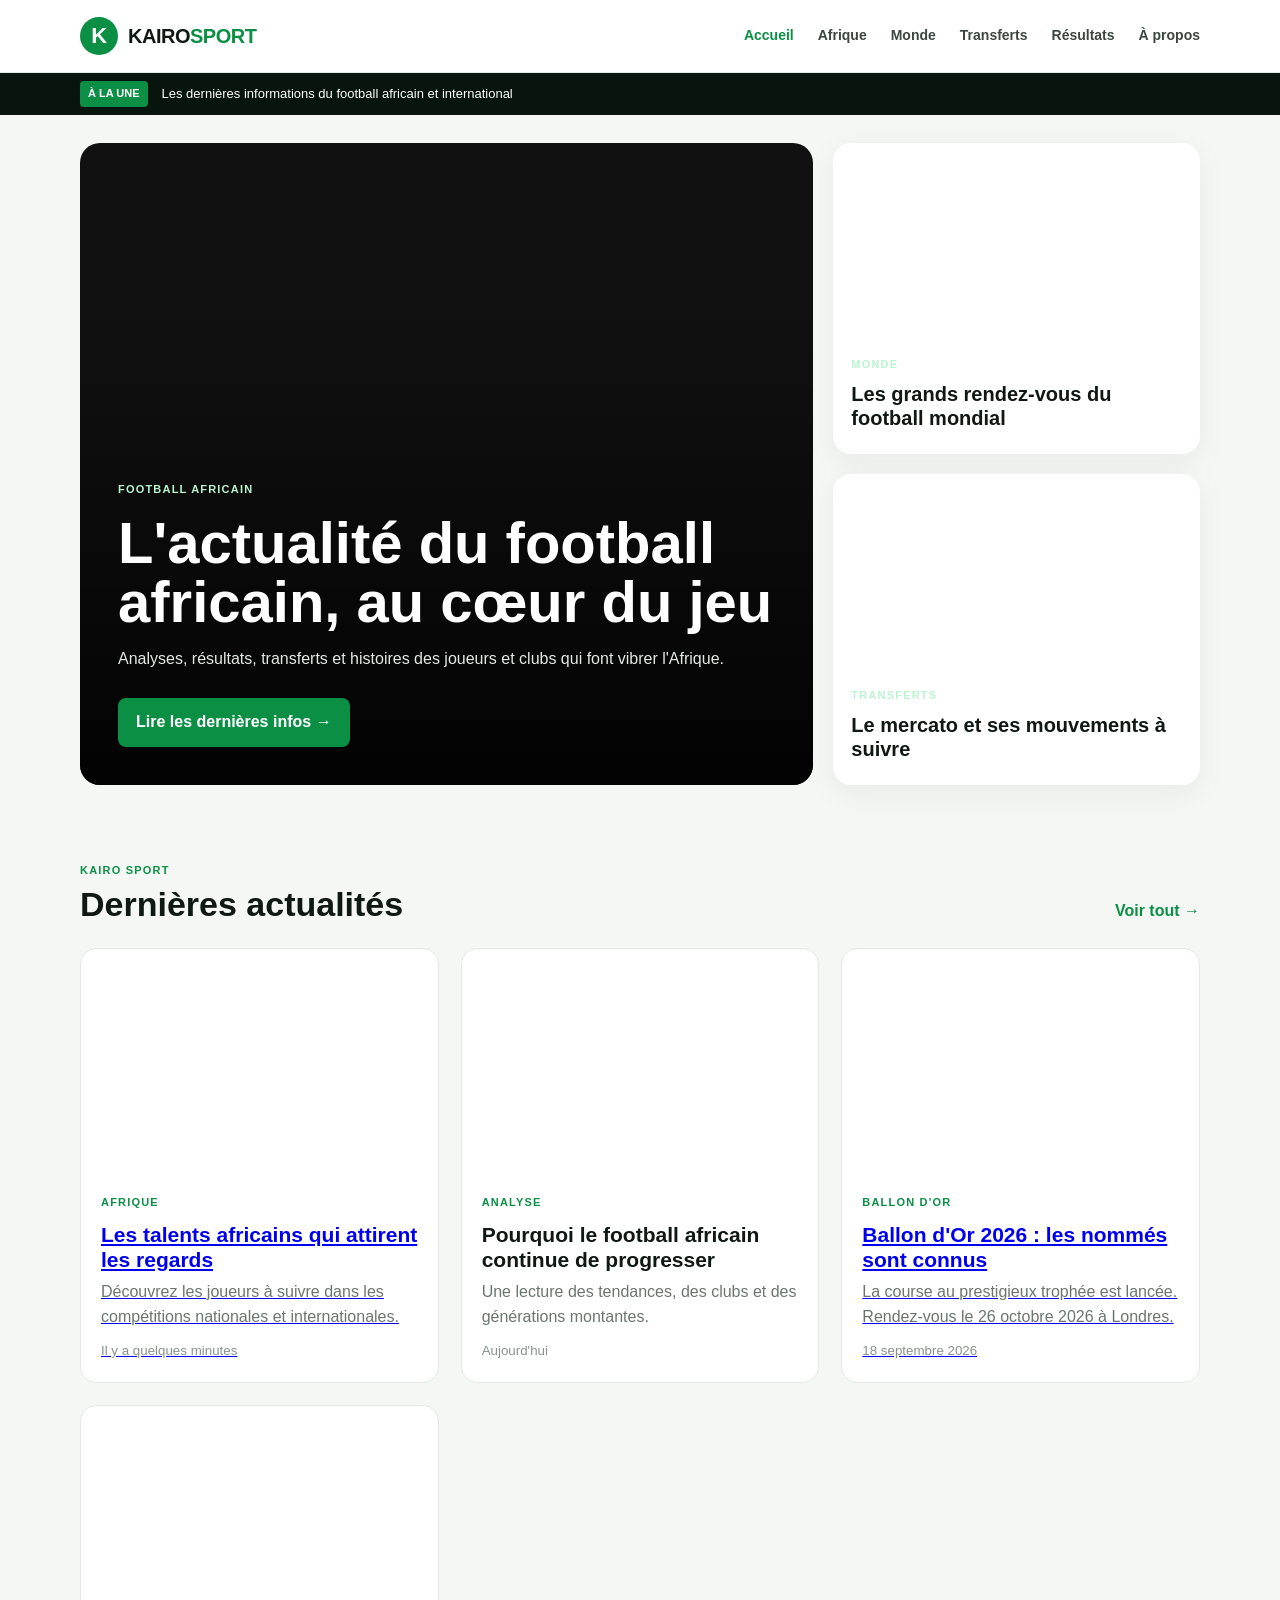
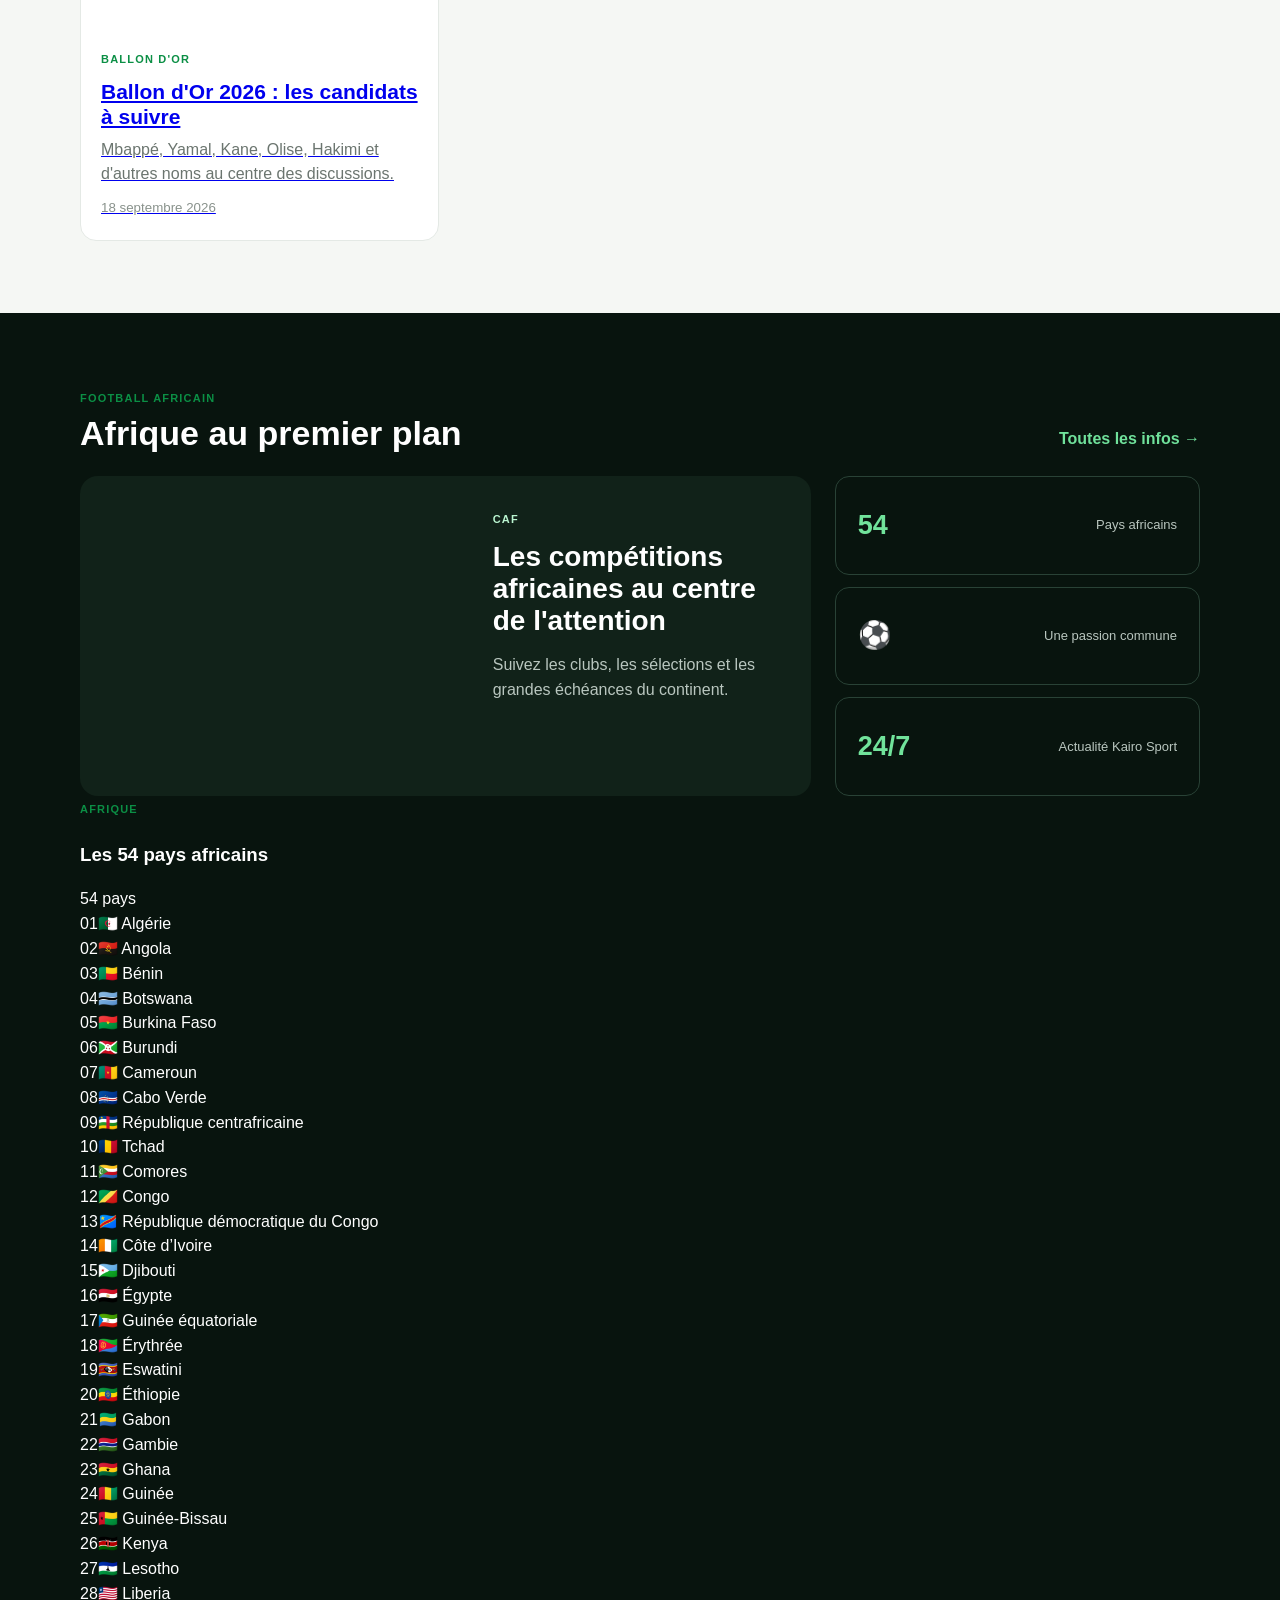
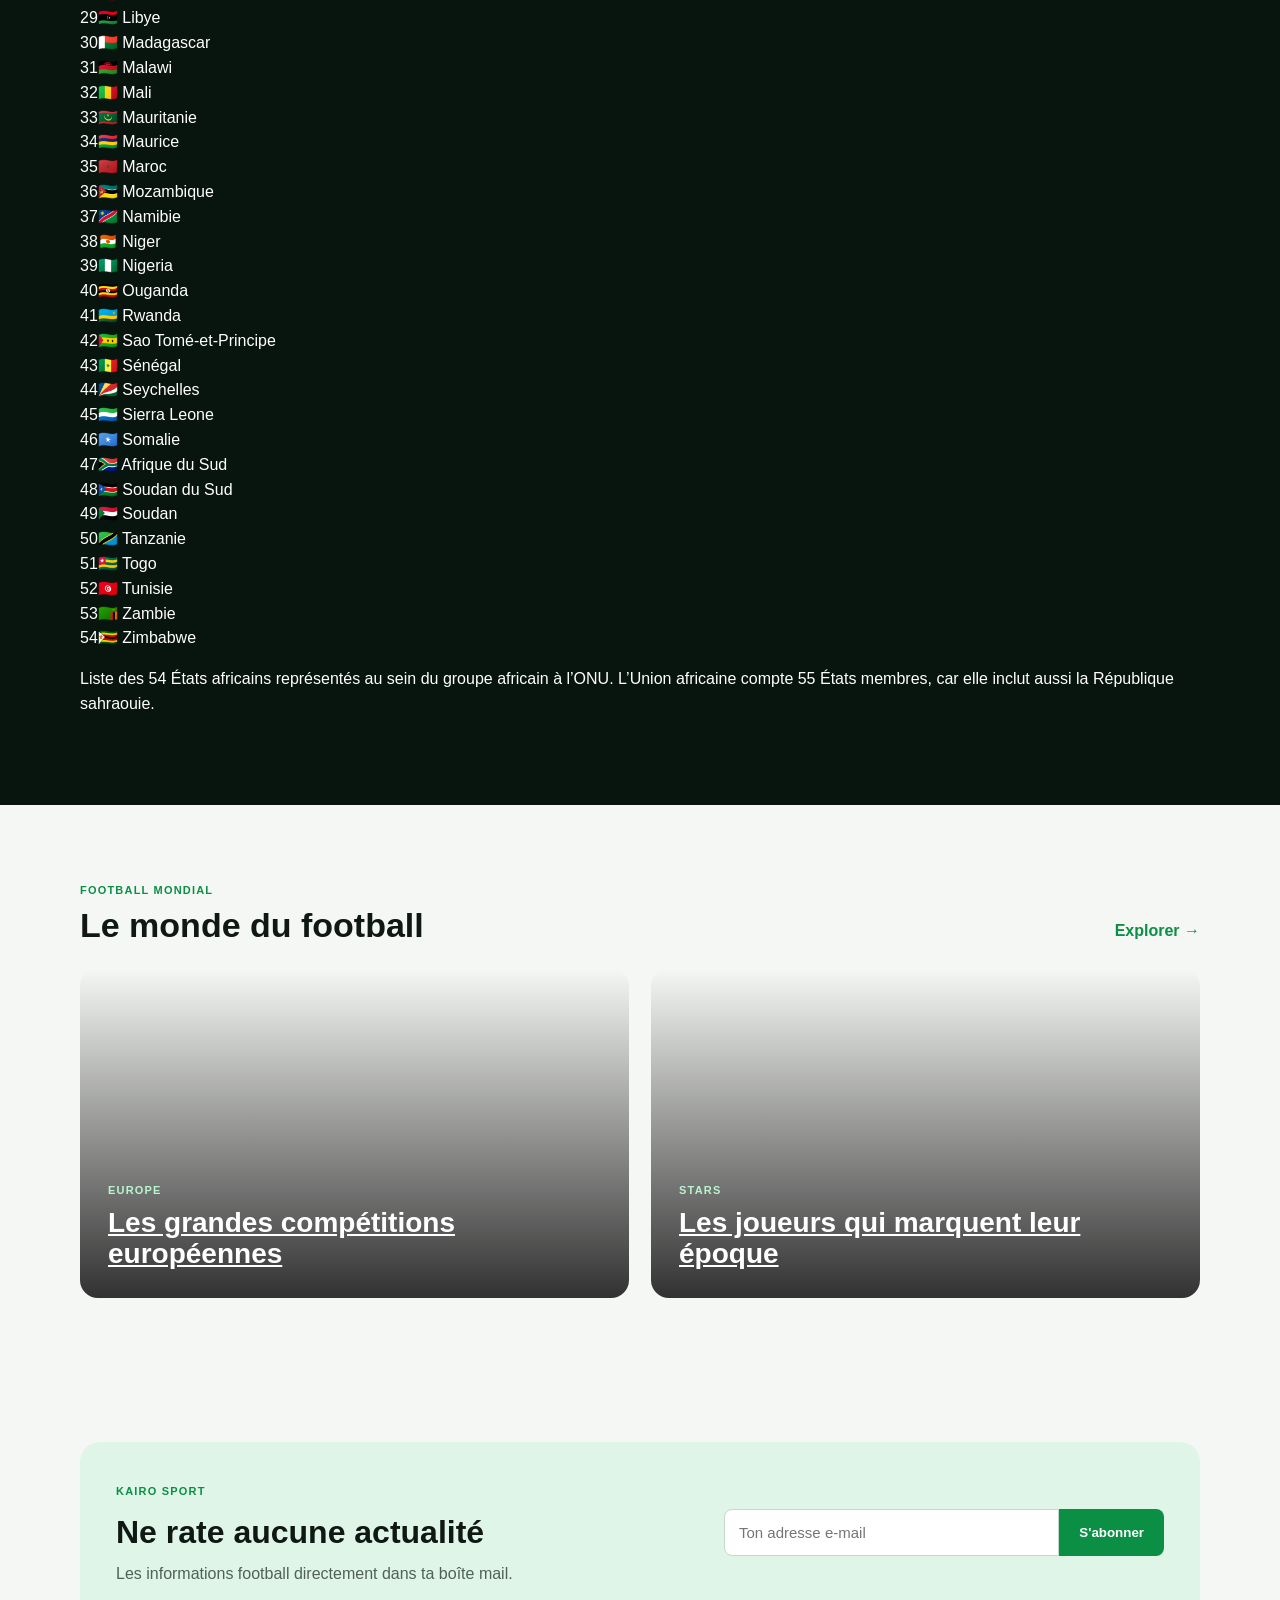
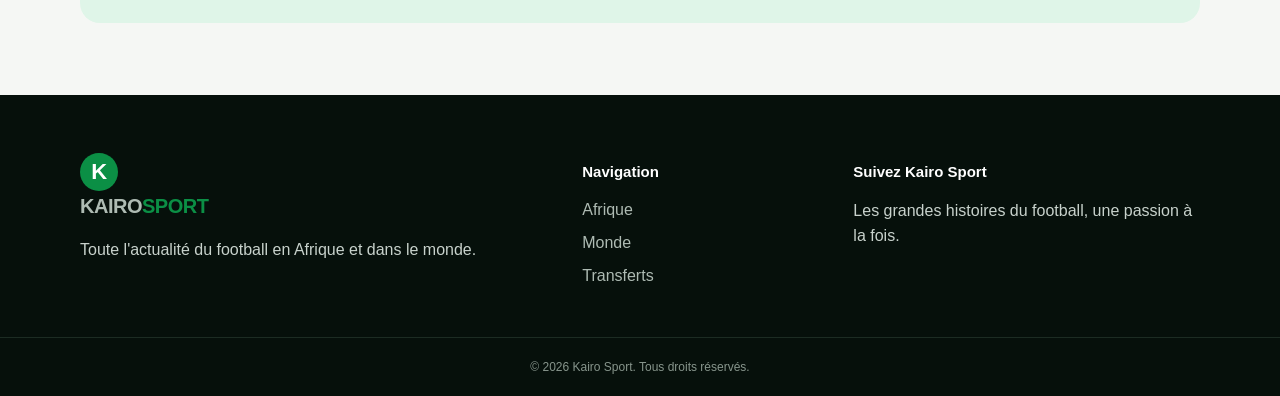
==== index.html @ a0abd218 "Ajouter les 54 pays africains dans la rubrique Afrique" ====
<!DOCTYPE html>
<html lang="fr">
<head>
  <meta charset="UTF-8">
  <meta name="viewport" content="width=device-width, initial-scale=1.0">
  <meta name="description" content="Kairo Sport — Toute l'actualité du football en Afrique et dans le monde.">
  <title>Kairo Sport | Football Afrique & Monde</title>
  <link rel="stylesheet" href="style.css">
</head>
<body>
  <header class="site-header">
    <div class="container header-inner">
      <a class="brand" href="#accueil" aria-label="Kairo Sport accueil">
        <span class="brand-mark">K</span>
        <span>KAIRO<span class="brand-accent">SPORT</span></span>
      </a>
      <button class="menu-toggle" aria-label="Ouvrir le menu" aria-expanded="false">☰</button>
      <nav class="nav" id="nav">
        <a class="active" href="#accueil">Accueil</a>
        <a href="#afrique">Afrique</a>
        <a href="#monde">Monde</a>
        <a href="#transferts">Transferts</a>
        <a href="#resultats">Résultats</a>
        <a href="#apropos">À propos</a>
      </nav>
    </div>
  </header>

  <main id="accueil">
    <section class="breaking">
      <div class="container breaking-inner">
        <strong>À LA UNE</strong>
        <span>Les dernières informations du football africain et international</span>
      </div>
    </section>

    <section class="hero container">
      <article class="hero-card">
        <a class="image-link hero-image-link" href="#afrique" aria-label="Voir le football africain"><div class="hero-image"></div></a>
        <div class="hero-content">
          <span class="tag">FOOTBALL AFRICAIN</span>
          <h1>L'actualité du football africain, au cœur du jeu</h1>
          <p>Analyses, résultats, transferts et histoires des joueurs et clubs qui font vibrer l'Afrique.</p>
          <a class="btn" href="#articles">Lire les dernières infos →</a>
        </div>
      </article>
      <aside class="hero-side">
        <article class="mini-card">
          <a class="image-link" href="#monde" aria-label="Voir le football mondial"><div class="mini-image image-2"></div></a>
          <div><span class="tag">MONDE</span><h2>Les grands rendez-vous du football mondial</h2></div>
        </article>
        <article class="mini-card">
          <a class="image-link" href="#transferts" aria-label="Voir les transferts"><div class="mini-image image-3"></div></a>
          <div><span class="tag">TRANSFERTS</span><h2>Le mercato et ses mouvements à suivre</h2></div>
        </article>
      </aside>
    </section>

    <section class="container section" id="articles">
      <div class="section-head">
        <div><span class="eyebrow">KAIRO SPORT</span><h2>Dernières actualités</h2></div>
        <a href="#articles">Voir tout →</a>
      </div>
      <div class="news-grid">
        <article class="news-card"><a href="articles/fauves-can-2027.html">
          <div class="news-image image-4"></div>
          <div class="news-body"><span class="tag">AFRIQUE</span><h3>Les talents africains qui attirent les regards</h3><p>Découvrez les joueurs à suivre dans les compétitions nationales et internationales.</p><small>Il y a quelques minutes</small></div>
        </a></article>
        <article class="news-card">
          <a class="image-link" href="#afrique" aria-label="Lire l’analyse sur le football africain"><div class="news-image image-5"></div></a>
          <div class="news-body"><span class="tag">ANALYSE</span><h3>Pourquoi le football africain continue de progresser</h3><p>Une lecture des tendances, des clubs et des générations montantes.</p><small>Aujourd'hui</small></div>
        </article>
        <article class="news-card">
          <a href="ballon-dor-2026.html">
            <div class="news-image image-5"></div>
            <div class="news-body">
              <span class="tag">BALLON D'OR</span>
              <h3>Ballon d'Or 2026 : les nommés sont connus</h3>
              <p>La course au prestigieux trophée est lancée. Rendez-vous le 26 octobre 2026 à Londres.</p>
              <small>18 septembre 2026</small>
            </div>
          </a>
        </article>
        <article class="news-card">
          <a href="ballon-dor-2026-candidats.html">
            <div class="news-image image-6"></div>
            <div class="news-body">
              <span class="tag">BALLON D'OR</span>
              <h3>Ballon d'Or 2026 : les candidats à suivre</h3>
              <p>Mbappé, Yamal, Kane, Olise, Hakimi et d'autres noms au centre des discussions.</p>
              <small>18 septembre 2026</small>
            </div>
          </a>
        </article>
      </div>
    </section>

    <section class="dark-section" id="afrique">
      <div class="container section">
        <div class="section-head light"><div><span class="eyebrow">FOOTBALL AFRICAIN</span><h2>Afrique au premier plan</h2></div><a href="#afrique">Toutes les infos →</a></div>
        <div class="feature-row">
          <article class="feature-card"><a class="image-link" href="#afrique" aria-label="Voir les compétitions africaines"><div class="feature-image image-7"></div></a><div><span class="tag">CAF</span><h3>Les compétitions africaines au centre de l'attention</h3><p>Suivez les clubs, les sélections et les grandes échéances du continent.</p></div></article>
          <div class="stat-panel">
            <div><strong>54</strong><span>Pays africains</span></div>
            <div><strong>⚽</strong><span>Une passion commune</span></div>
            <div><strong>24/7</strong><span>Actualité Kairo Sport</span></div>
          </div>
        </div>
        <div class="countries-panel">
          <div class="countries-head"><div><span class="eyebrow">AFRIQUE</span><h3>Les 54 pays africains</h3></div><span class="countries-count">54 pays</span></div>
          <div class="countries-grid"><div class="country-item"><span class="country-number">01</span><span>🇩🇿 Algérie</span></div><div class="country-item"><span class="country-number">02</span><span>🇦🇴 Angola</span></div><div class="country-item"><span class="country-number">03</span><span>🇧🇯 Bénin</span></div><div class="country-item"><span class="country-number">04</span><span>🇧🇼 Botswana</span></div><div class="country-item"><span class="country-number">05</span><span>🇧🇫 Burkina Faso</span></div><div class="country-item"><span class="country-number">06</span><span>🇧🇮 Burundi</span></div><div class="country-item"><span class="country-number">07</span><span>🇨🇲 Cameroun</span></div><div class="country-item"><span class="country-number">08</span><span>🇨🇻 Cabo Verde</span></div><div class="country-item"><span class="country-number">09</span><span>🇨🇫 République centrafricaine</span></div><div class="country-item"><span class="country-number">10</span><span>🇹🇩 Tchad</span></div><div class="country-item"><span class="country-number">11</span><span>🇰🇲 Comores</span></div><div class="country-item"><span class="country-number">12</span><span>🇨🇬 Congo</span></div><div class="country-item"><span class="country-number">13</span><span>🇨🇩 République démocratique du Congo</span></div><div class="country-item"><span class="country-number">14</span><span>🇨🇮 Côte d’Ivoire</span></div><div class="country-item"><span class="country-number">15</span><span>🇩🇯 Djibouti</span></div><div class="country-item"><span class="country-number">16</span><span>🇪🇬 Égypte</span></div><div class="country-item"><span class="country-number">17</span><span>🇬🇶 Guinée équatoriale</span></div><div class="country-item"><span class="country-number">18</span><span>🇪🇷 Érythrée</span></div><div class="country-item"><span class="country-number">19</span><span>🇸🇿 Eswatini</span></div><div class="country-item"><span class="country-number">20</span><span>🇪🇹 Éthiopie</span></div><div class="country-item"><span class="country-number">21</span><span>🇬🇦 Gabon</span></div><div class="country-item"><span class="country-number">22</span><span>🇬🇲 Gambie</span></div><div class="country-item"><span class="country-number">23</span><span>🇬🇭 Ghana</span></div><div class="country-item"><span class="country-number">24</span><span>🇬🇳 Guinée</span></div><div class="country-item"><span class="country-number">25</span><span>🇬🇼 Guinée-Bissau</span></div><div class="country-item"><span class="country-number">26</span><span>🇰🇪 Kenya</span></div><div class="country-item"><span class="country-number">27</span><span>🇱🇸 Lesotho</span></div><div class="country-item"><span class="country-number">28</span><span>🇱🇷 Liberia</span></div><div class="country-item"><span class="country-number">29</span><span>🇱🇾 Libye</span></div><div class="country-item"><span class="country-number">30</span><span>🇲🇬 Madagascar</span></div><div class="country-item"><span class="country-number">31</span><span>🇲🇼 Malawi</span></div><div class="country-item"><span class="country-number">32</span><span>🇲🇱 Mali</span></div><div class="country-item"><span class="country-number">33</span><span>🇲🇷 Mauritanie</span></div><div class="country-item"><span class="country-number">34</span><span>🇲🇺 Maurice</span></div><div class="country-item"><span class="country-number">35</span><span>🇲🇦 Maroc</span></div><div class="country-item"><span class="country-number">36</span><span>🇲🇿 Mozambique</span></div><div class="country-item"><span class="country-number">37</span><span>🇳🇦 Namibie</span></div><div class="country-item"><span class="country-number">38</span><span>🇳🇪 Niger</span></div><div class="country-item"><span class="country-number">39</span><span>🇳🇬 Nigeria</span></div><div class="country-item"><span class="country-number">40</span><span>🇺🇬 Ouganda</span></div><div class="country-item"><span class="country-number">41</span><span>🇷🇼 Rwanda</span></div><div class="country-item"><span class="country-number">42</span><span>🇸🇹 Sao Tomé-et-Principe</span></div><div class="country-item"><span class="country-number">43</span><span>🇸🇳 Sénégal</span></div><div class="country-item"><span class="country-number">44</span><span>🇸🇨 Seychelles</span></div><div class="country-item"><span class="country-number">45</span><span>🇸🇱 Sierra Leone</span></div><div class="country-item"><span class="country-number">46</span><span>🇸🇴 Somalie</span></div><div class="country-item"><span class="country-number">47</span><span>🇿🇦 Afrique du Sud</span></div><div class="country-item"><span class="country-number">48</span><span>🇸🇸 Soudan du Sud</span></div><div class="country-item"><span class="country-number">49</span><span>🇸🇩 Soudan</span></div><div class="country-item"><span class="country-number">50</span><span>🇹🇿 Tanzanie</span></div><div class="country-item"><span class="country-number">51</span><span>🇹🇬 Togo</span></div><div class="country-item"><span class="country-number">52</span><span>🇹🇳 Tunisie</span></div><div class="country-item"><span class="country-number">53</span><span>🇿🇲 Zambie</span></div><div class="country-item"><span class="country-number">54</span><span>🇿🇼 Zimbabwe</span></div></div>
          <p class="countries-note">Liste des 54 États africains représentés au sein du groupe africain à l’ONU. L’Union africaine compte 55 États membres, car elle inclut aussi la République sahraouie.</p>
        </div>
      </div>
    </section>

    <section class="container section" id="monde">
      <div class="section-head"><div><span class="eyebrow">FOOTBALL MONDIAL</span><h2>Le monde du football</h2></div><a href="#monde">Explorer →</a></div>
      <div class="world-grid">
        <a class="world-card image-8" href="#monde" aria-label="Voir les compétitions européennes"><div><span class="tag">EUROPE</span><h3>Les grandes compétitions européennes</h3></div></a>
        <a class="world-card image-9" href="#monde" aria-label="Voir les stars du football"><div><span class="tag">STARS</span><h3>Les joueurs qui marquent leur époque</h3></div></a>
      </div>
    </section>

    <section class="container section" id="transferts">
      <div class="newsletter">
        <div><span class="eyebrow">KAIRO SPORT</span><h2>Ne rate aucune actualité</h2><p>Les informations football directement dans ta boîte mail.</p></div>
        <form onsubmit="subscribe(event)"><input type="email" placeholder="Ton adresse e-mail" required><button type="submit">S'abonner</button></form>
      </div>
    </section>
  </main>

  <footer id="apropos">
    <div class="container footer-grid">
      <div><a class="brand footer-brand" href="#accueil"><span class="brand-mark">K</span><span>KAIRO<span class="brand-accent">SPORT</span></span></a><p>Toute l'actualité du football en Afrique et dans le monde.</p></div>
      <div><h3>Navigation</h3><a href="#afrique">Afrique</a><a href="#monde">Monde</a><a href="#transferts">Transferts</a></div>
      <div><h3>Suivez Kairo Sport</h3><p>Les grandes histoires du football, une passion à la fois.</p></div>
    </div>
    <div class="copyright">© <span id="year"></span> Kairo Sport. Tous droits réservés.</div>
  </footer>
  <script src="script.js"></script>
</body>
</html>
---- style.css ----
:root{--green:#0b8f45;--green2:#12b85b;--dark:#08140e;--ink:#101814;--muted:#6b756f;--paper:#f5f7f4;--white:#fff;--line:#e4e9e5}
*{box-sizing:border-box}html{scroll-behavior:smooth}body{margin:0;font-family:Arial,Helvetica,sans-serif;background:var(--paper);color:var(--ink);line-height:1.55}.container{width:min(1120px,92%);margin:auto}
.site-header{position:sticky;top:0;z-index:20;background:rgba(255,255,255,.96);backdrop-filter:blur(10px);border-bottom:1px solid var(--line)}.header-inner{min-height:72px;display:flex;align-items:center;justify-content:space-between;gap:20px}
.brand{display:flex;align-items:center;gap:10px;color:var(--ink);font-weight:900;font-size:20px;letter-spacing:-.5px;text-decoration:none}.brand-mark{width:38px;height:38px;border-radius:50%;display:grid;place-items:center;background:var(--green);color:white;font-size:22px;font-weight:900}.brand-accent{color:var(--green)}
.nav{display:flex;gap:24px;align-items:center}.nav a{color:#3c4741;text-decoration:none;font-weight:700;font-size:14px}.nav a:hover,.nav .active{color:var(--green)}.menu-toggle{display:none;border:0;background:none;font-size:27px}
.breaking{background:var(--dark);color:#fff}.breaking-inner{min-height:42px;display:flex;align-items:center;gap:14px;font-size:13px}.breaking strong{background:var(--green);padding:4px 8px;border-radius:4px;font-size:11px}
.hero{display:grid;grid-template-columns:2fr 1fr;gap:20px;padding-top:28px}.hero-card{position:relative;min-height:500px;border-radius:20px;overflow:hidden;background:#111;color:white}.image-link{display:block;color:inherit;text-decoration:none}.hero-image-link{position:absolute;inset:0;display:block}.hero-image{position:absolute;inset:0;background:linear-gradient(180deg,transparent 25%,rgba(0,0,0,.85)),url('https://images.unsplash.com/photo-1579952363873-27f3bade9f55?auto=format&fit=crop&w=1400&q=85') center/cover}.hero-content{position:absolute;left:0;right:0;bottom:0;padding:38px}.hero h1{font-size:clamp(34px,5vw,58px);line-height:1.02;margin:12px 0}.hero p{max-width:650px;color:#e4e9e5}.tag,.eyebrow{display:inline-block;color:var(--green);font-size:11px;font-weight:900;letter-spacing:1.2px}.hero .tag,.world-card .tag,.feature-card .tag{color:#baf5d0}.btn{display:inline-block;margin-top:10px;background:var(--green);color:#fff;text-decoration:none;padding:12px 18px;border-radius:8px;font-weight:800}
.hero-side{display:grid;gap:20px}.mini-card{background:white;border-radius:18px;overflow:hidden;box-shadow:0 8px 30px rgba(10,30,20,.06)}.mini-image{height:190px;background-position:center;background-size:cover}.image-2{background-image:url('https://images.unsplash.com/photo-1517466787929-bc90951d0974?auto=format&fit=crop&w=900&q=80')}.image-3{background-image:url('https://images.unsplash.com/photo-1579952363873-27f3bade9f55?auto=format&fit=crop&w=900&q=80')}.mini-card>div:last-child{padding:18px}.mini-card h2{font-size:20px;line-height:1.2;margin:6px 0}
.section{padding:72px 0}.section-head{display:flex;justify-content:space-between;align-items:end;gap:20px;margin-bottom:24px}.section-head h2{font-size:34px;line-height:1.1;margin:5px 0 0}.section-head a{color:var(--green);font-weight:800;text-decoration:none}.news-grid{display:grid;grid-template-columns:repeat(3,1fr);gap:22px}.news-card{background:#fff;border-radius:16px;overflow:hidden;border:1px solid var(--line)}.news-image{height:220px;background-size:cover;background-position:center}.image-4{background-image:url('https://images.unsplash.com/photo-1521412644187-c49fa049e84d?auto=format&fit=crop&w=900&q=80')}.image-5{background-image:url('https://images.unsplash.com/photo-1431324155629-1a6deb1dec8d?auto=format&fit=crop&w=900&q=80')}.image-6{background-image:url('https://images.unsplash.com/photo-1553778263-73a83bab9b0c?auto=format&fit=crop&w=900&q=80')}.news-body{padding:20px}.news-body h3{font-size:21px;line-height:1.2;margin:8px 0}.news-body p{color:var(--muted);margin:8px 0}.news-body small{color:#89928c}
.dark-section{background:var(--dark);color:white}.light h2{color:white}.light a{color:#70e19b}.feature-row{display:grid;grid-template-columns:2fr 1fr;gap:24px}.feature-card{background:#112219;border-radius:18px;overflow:hidden;display:grid;grid-template-columns:1.1fr 1fr}.feature-image{min-height:320px;background-size:cover;background-position:center}.image-7{background-image:url('https://images.unsplash.com/photo-1574629810360-7efbbe195018?auto=format&fit=crop&w=1000&q=80')}.feature-card>div:last-child{padding:30px}.feature-card h3{font-size:28px;line-height:1.15;margin:10px 0}.feature-card p{color:#b9c6bf}.stat-panel{display:grid;grid-template-columns:1fr;gap:12px}.stat-panel div{border:1px solid #294236;border-radius:14px;padding:22px;display:flex;justify-content:space-between;align-items:center}.stat-panel strong{font-size:27px;color:#71e39b}.stat-panel span{color:#b9c6bf;font-size:13px}
.world-grid{display:grid;grid-template-columns:1fr 1fr;gap:22px}.world-card{min-height:330px;border-radius:18px;overflow:hidden;background-size:cover;background-position:center;display:flex;align-items:end;padding:28px;color:white;position:relative}.world-card:before{content:'';position:absolute;inset:0;background:linear-gradient(transparent,rgba(0,0,0,.8))}.world-card>div{position:relative}.image-8{background-image:url('https://images.unsplash.com/photo-1522778119026-d647f0596c20?auto=format&fit=crop&w=1100&q=80')}.image-9{background-image:url('https://images.unsplash.com/photo-1508098682722-e99c43a406b2?auto=format&fit=crop&w=1100&q=80')}.world-card h3{font-size:28px;line-height:1.1;margin:7px 0 0}
.newsletter{background:#dff5e8;border-radius:20px;padding:36px;display:flex;align-items:center;justify-content:space-between;gap:30px}.newsletter h2{font-size:32px;margin:5px 0}.newsletter p{margin:0;color:#526057}.newsletter form{display:flex;min-width:min(100%,440px)}.newsletter input{flex:1;padding:14px;border:1px solid #c4d9ca;border-radius:8px 0 0 8px;font-size:15px}.newsletter button{border:0;background:var(--green);color:white;font-weight:800;padding:0 20px;border-radius:0 8px 8px 0}
footer{background:#06100b;color:#c8d2cc;padding-top:50px}.footer-grid{display:grid;grid-template-columns:2fr 1fr 1.5fr;gap:40px;padding-bottom:40px}.footer-brand{color:#fff}.footer-grid h3{color:#fff;font-size:15px}.footer-grid a{display:block;color:#aebbb3;text-decoration:none;margin:8px 0}.copyright{border-top:1px solid #1c2c23;text-align:center;padding:20px;font-size:12px;color:#87958c}
@media(max-width:800px){.menu-toggle{display:block}.nav{display:none;position:absolute;top:72px;left:0;right:0;background:white;padding:18px 4%;border-bottom:1px solid var(--line);flex-direction:column;align-items:flex-start;gap:15px}.nav.open{display:flex}.hero,.news-grid,.feature-row,.world-grid,.footer-grid{grid-template-columns:1fr}.hero-card{min-height:470px}.hero-side{grid-template-columns:1fr 1fr}.mini-image{height:140px}.section{padding:52px 0}.newsletter{display:block}.newsletter form{margin-top:20px;min-width:0}.feature-card{grid-template-columns:1fr}.feature-image{min-height:230px}.stat-panel{grid-template-columns:repeat(3,1fr)}.stat-panel div{display:block}.stat-panel span{display:block;margin-top:8px}.breaking-inner span{display:none}}
@media(max-width:520px){.hero-side{grid-template-columns:1fr}.hero-content{padding:24px}.hero h1{font-size:37px}.news-image{height:190px}.stat-panel{grid-template-columns:1fr}.world-card{min-height:270px}.newsletter{padding:26px}.newsletter form{display:block}.newsletter input,.newsletter button{width:100%;border-radius:8px}.newsletter button{padding:13px;margin-top:8px}.footer-grid{gap:20px}}
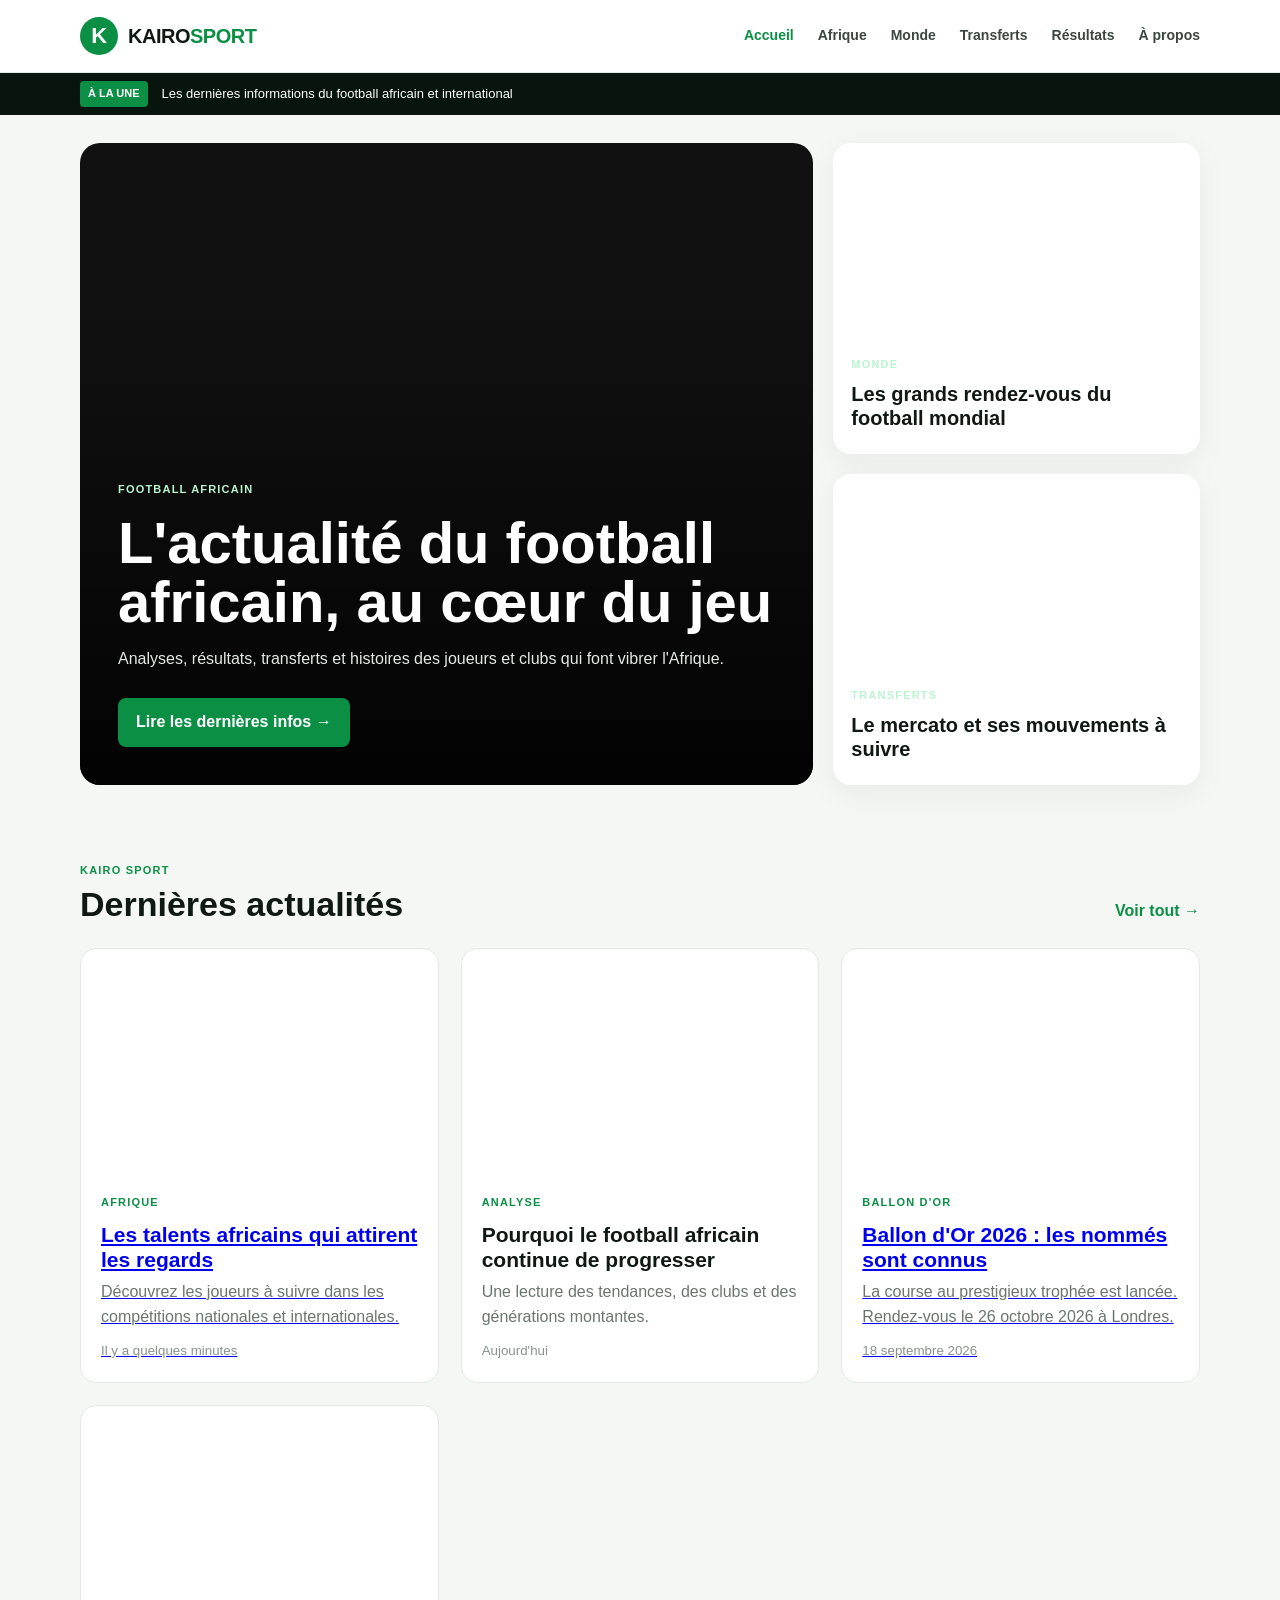
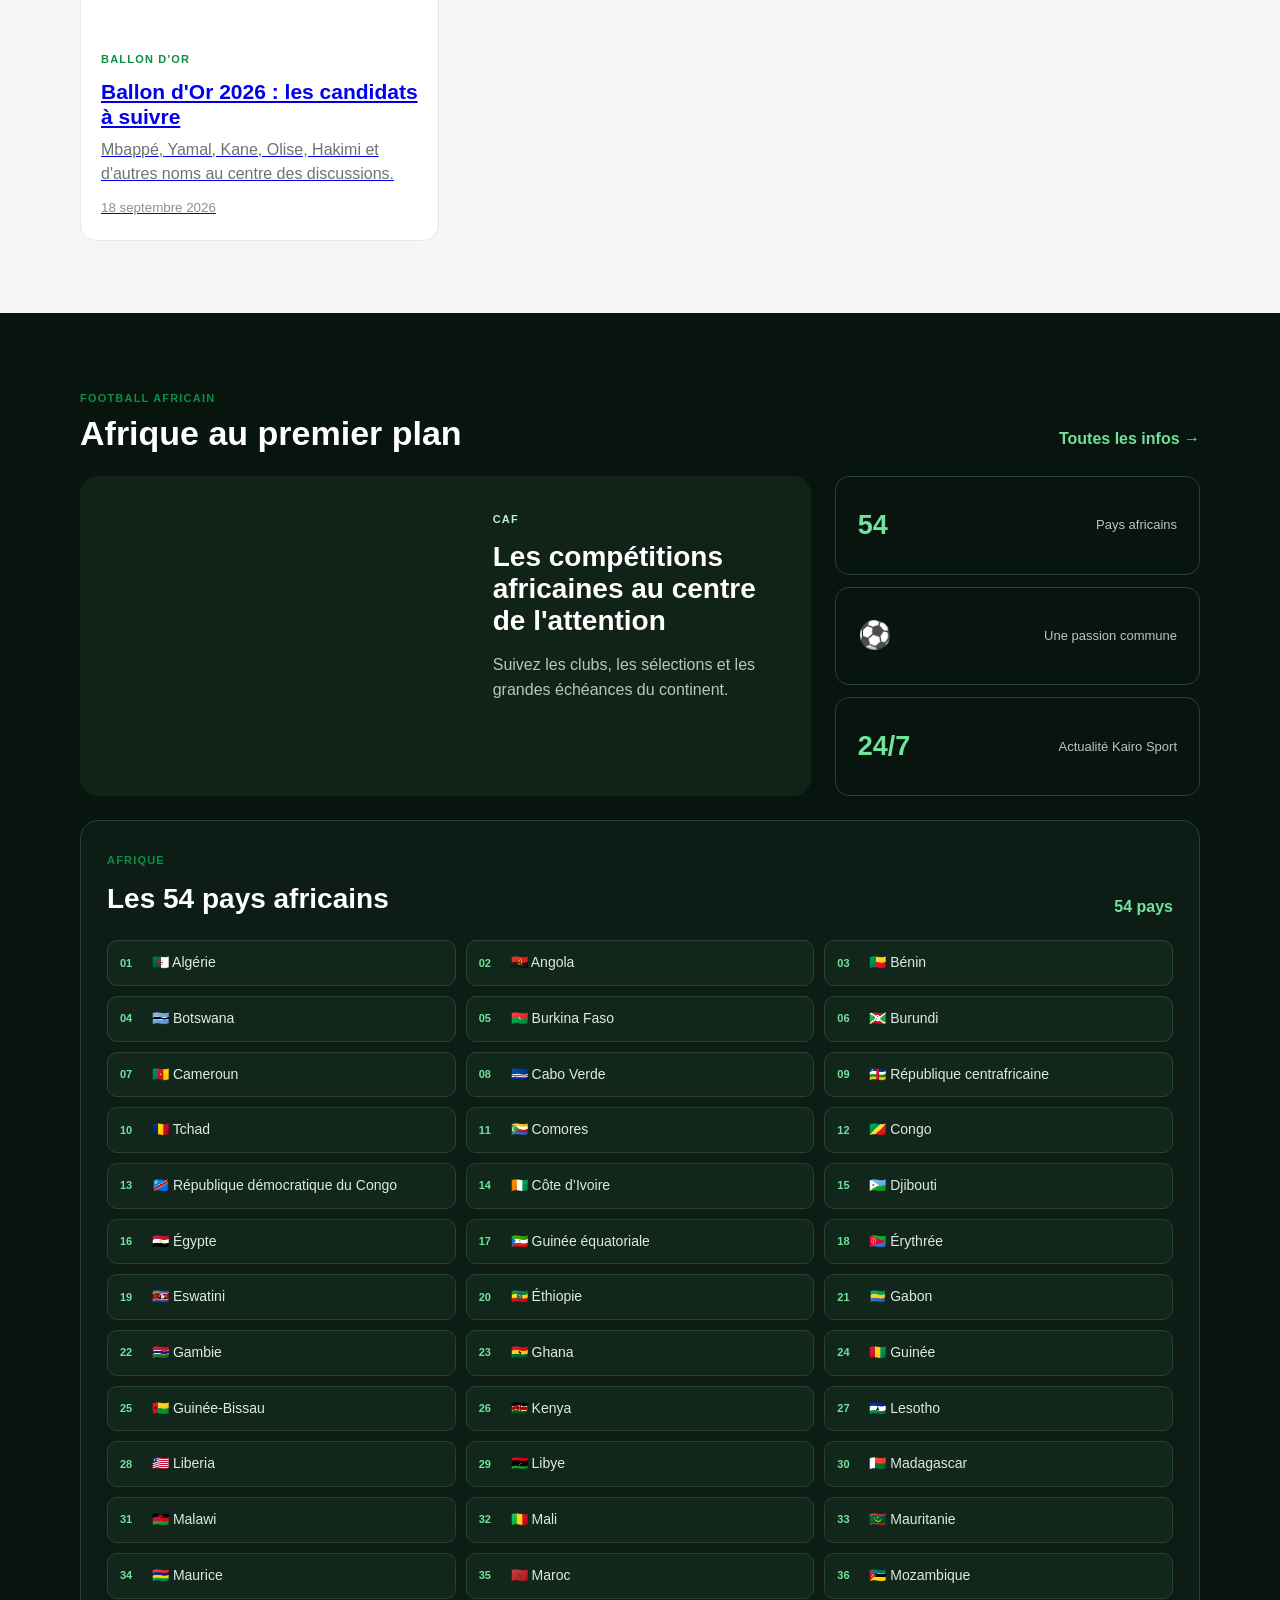
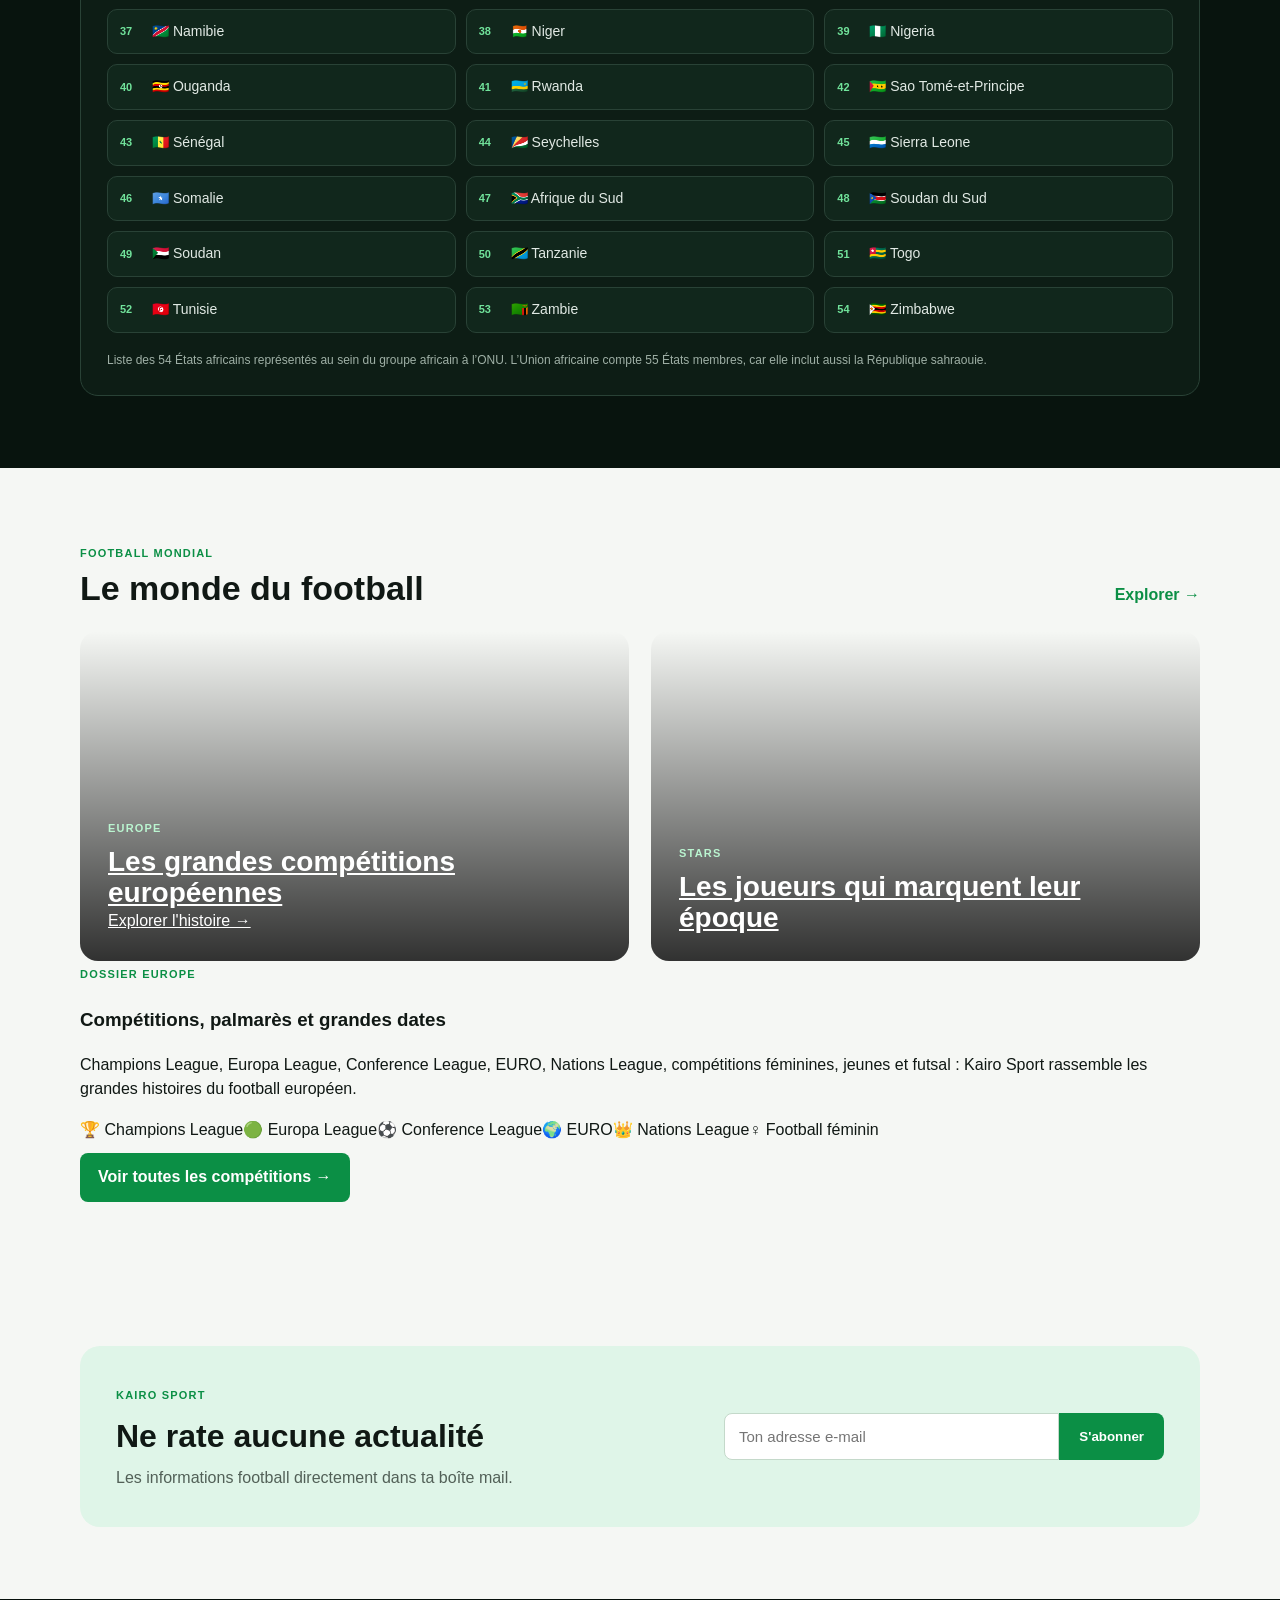
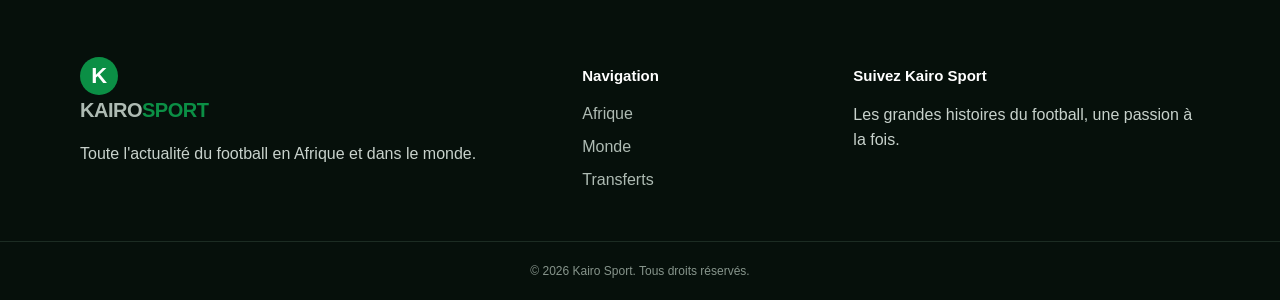
==== commit 8f06ac71: "Ajouter le dossier des compétitions européennes" ====
--- a/index.html
+++ b/index.html
@@ -117,8 +117,13 @@
     <section class="container section" id="monde">
       <div class="section-head"><div><span class="eyebrow">FOOTBALL MONDIAL</span><h2>Le monde du football</h2></div><a href="#monde">Explorer →</a></div>
       <div class="world-grid">
-        <a class="world-card image-8" href="#monde" aria-label="Voir les compétitions européennes"><div><span class="tag">EUROPE</span><h3>Les grandes compétitions européennes</h3></div></a>
+        <a class="world-card image-8" href="europe.html" aria-label="Explorer les grandes compétitions européennes"><div><span class="tag">EUROPE</span><h3>Les grandes compétitions européennes</h3><span class="world-cta">Explorer l'histoire →</span></div></a>
         <a class="world-card image-9" href="#monde" aria-label="Voir les stars du football"><div><span class="tag">STARS</span><h3>Les joueurs qui marquent leur époque</h3></div></a>
+      </div>
+      <div class="europe-preview">
+        <div><span class="eyebrow">DOSSIER EUROPE</span><h3>Compétitions, palmarès et grandes dates</h3><p>Champions League, Europa League, Conference League, EURO, Nations League, compétitions féminines, jeunes et futsal : Kairo Sport rassemble les grandes histoires du football européen.</p></div>
+        <div class="europe-pills"><span>🏆 Champions League</span><span>🟢 Europa League</span><span>⚽ Conference League</span><span>🌍 EURO</span><span>👑 Nations League</span><span>♀️ Football féminin</span></div>
+        <a class="btn europe-btn" href="europe.html">Voir toutes les compétitions →</a>
       </div>
     </section>
 
--- a/style.css
+++ b/style.css
@@ -13,3 +13,4 @@
 footer{background:#06100b;color:#c8d2cc;padding-top:50px}.footer-grid{display:grid;grid-template-columns:2fr 1fr 1.5fr;gap:40px;padding-bottom:40px}.footer-brand{color:#fff}.footer-grid h3{color:#fff;font-size:15px}.footer-grid a{display:block;color:#aebbb3;text-decoration:none;margin:8px 0}.copyright{border-top:1px solid #1c2c23;text-align:center;padding:20px;font-size:12px;color:#87958c}
 @media(max-width:800px){.menu-toggle{display:block}.nav{display:none;position:absolute;top:72px;left:0;right:0;background:white;padding:18px 4%;border-bottom:1px solid var(--line);flex-direction:column;align-items:flex-start;gap:15px}.nav.open{display:flex}.hero,.news-grid,.feature-row,.world-grid,.footer-grid{grid-template-columns:1fr}.hero-card{min-height:470px}.hero-side{grid-template-columns:1fr 1fr}.mini-image{height:140px}.section{padding:52px 0}.newsletter{display:block}.newsletter form{margin-top:20px;min-width:0}.feature-card{grid-template-columns:1fr}.feature-image{min-height:230px}.stat-panel{grid-template-columns:repeat(3,1fr)}.stat-panel div{display:block}.stat-panel span{display:block;margin-top:8px}.breaking-inner span{display:none}}
 @media(max-width:520px){.hero-side{grid-template-columns:1fr}.hero-content{padding:24px}.hero h1{font-size:37px}.news-image{height:190px}.stat-panel{grid-template-columns:1fr}.world-card{min-height:270px}.newsletter{padding:26px}.newsletter form{display:block}.newsletter input,.newsletter button{width:100%;border-radius:8px}.newsletter button{padding:13px;margin-top:8px}.footer-grid{gap:20px}}
+.countries-panel{margin-top:24px;background:#0d1d15;border:1px solid #294236;border-radius:18px;padding:26px}.countries-head{display:flex;justify-content:space-between;align-items:end;gap:20px;margin-bottom:20px}.countries-head h3{color:#fff;font-size:28px;margin:5px 0 0}.countries-count{color:#71e39b;font-weight:900}.countries-grid{display:grid;grid-template-columns:repeat(3,1fr);gap:10px}.country-item{display:flex;align-items:center;gap:10px;background:#11271c;border:1px solid #294236;border-radius:10px;padding:11px 12px;color:#e1e9e4;font-size:14px}.country-number{color:#71e39b;font-weight:900;font-size:11px;min-width:22px}.countries-note{color:#9fb0a6;font-size:12px;margin:18px 0 0}@media(max-width:800px){.countries-grid{grid-template-columns:repeat(2,1fr)}}@media(max-width:520px){.countries-panel{padding:20px}.countries-head{align-items:start;display:block}.countries-count{display:block;margin-top:8px}.countries-grid{grid-template-columns:1fr}}
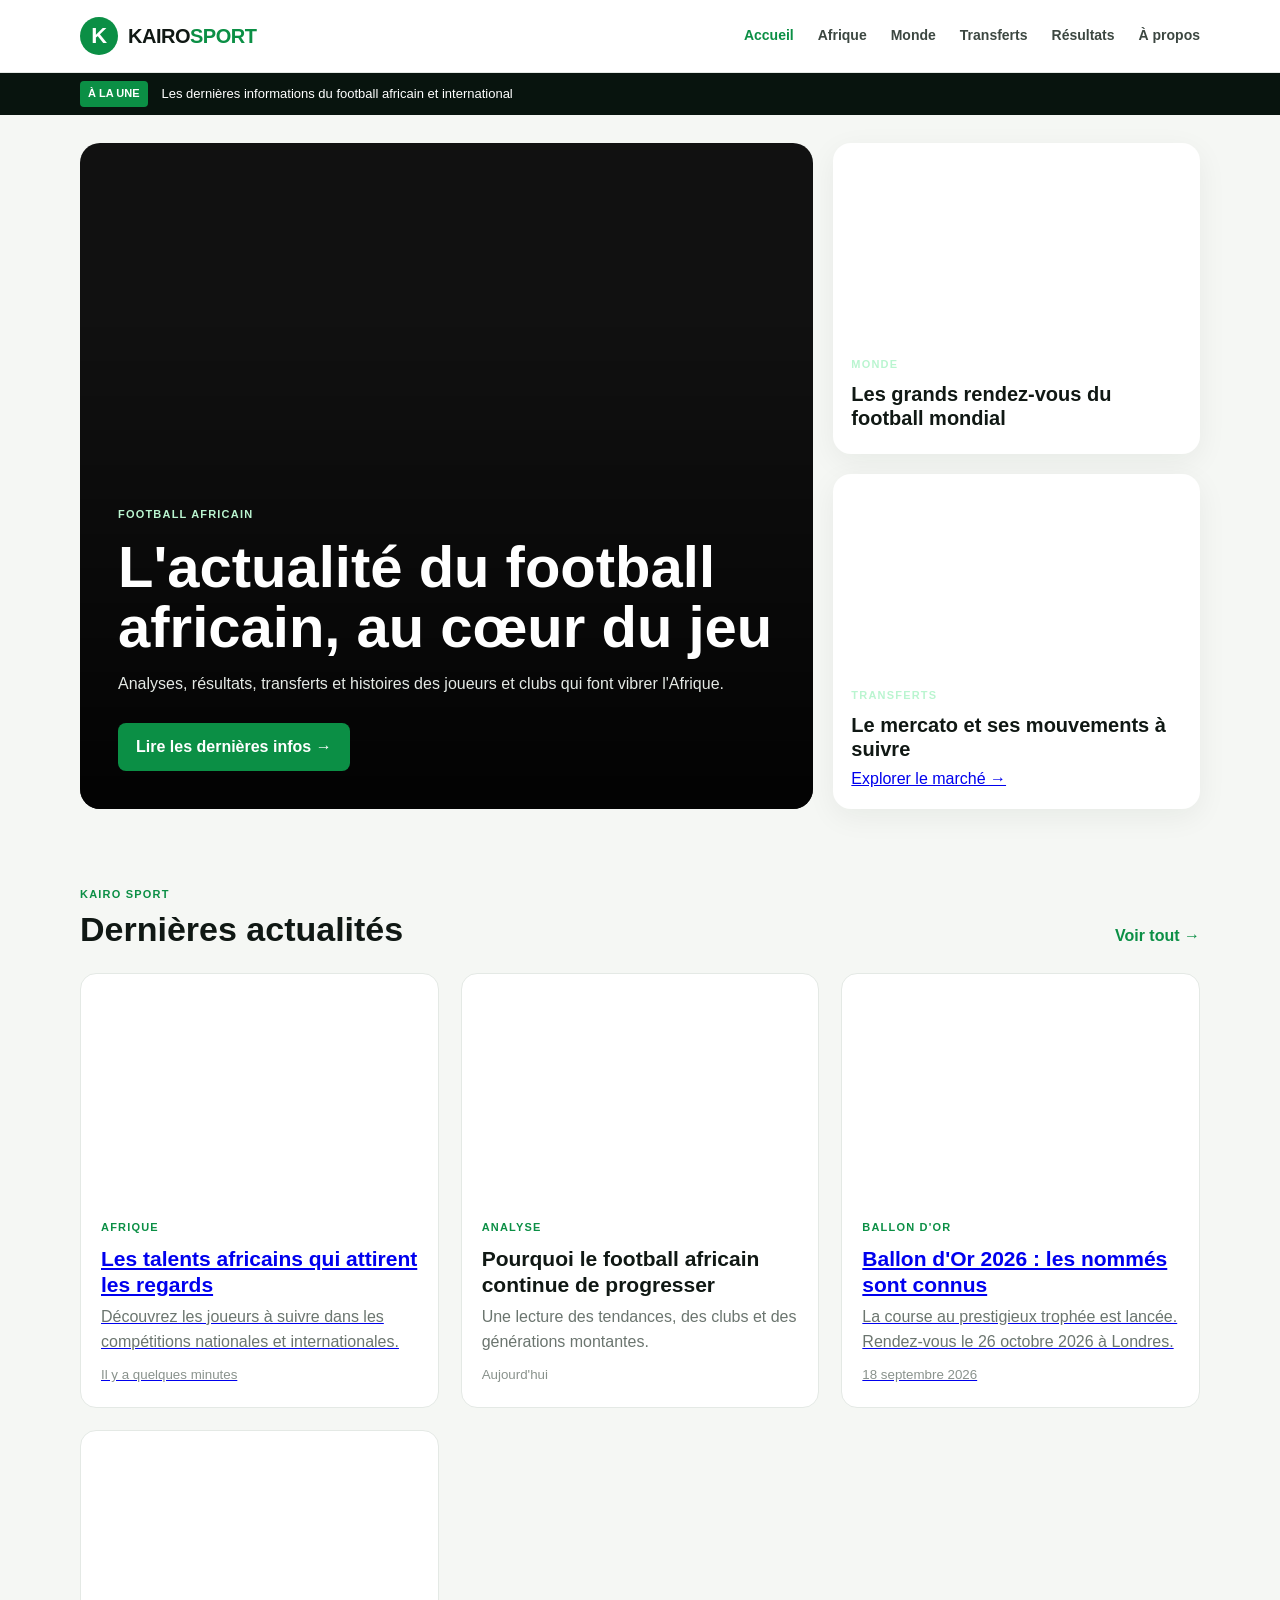
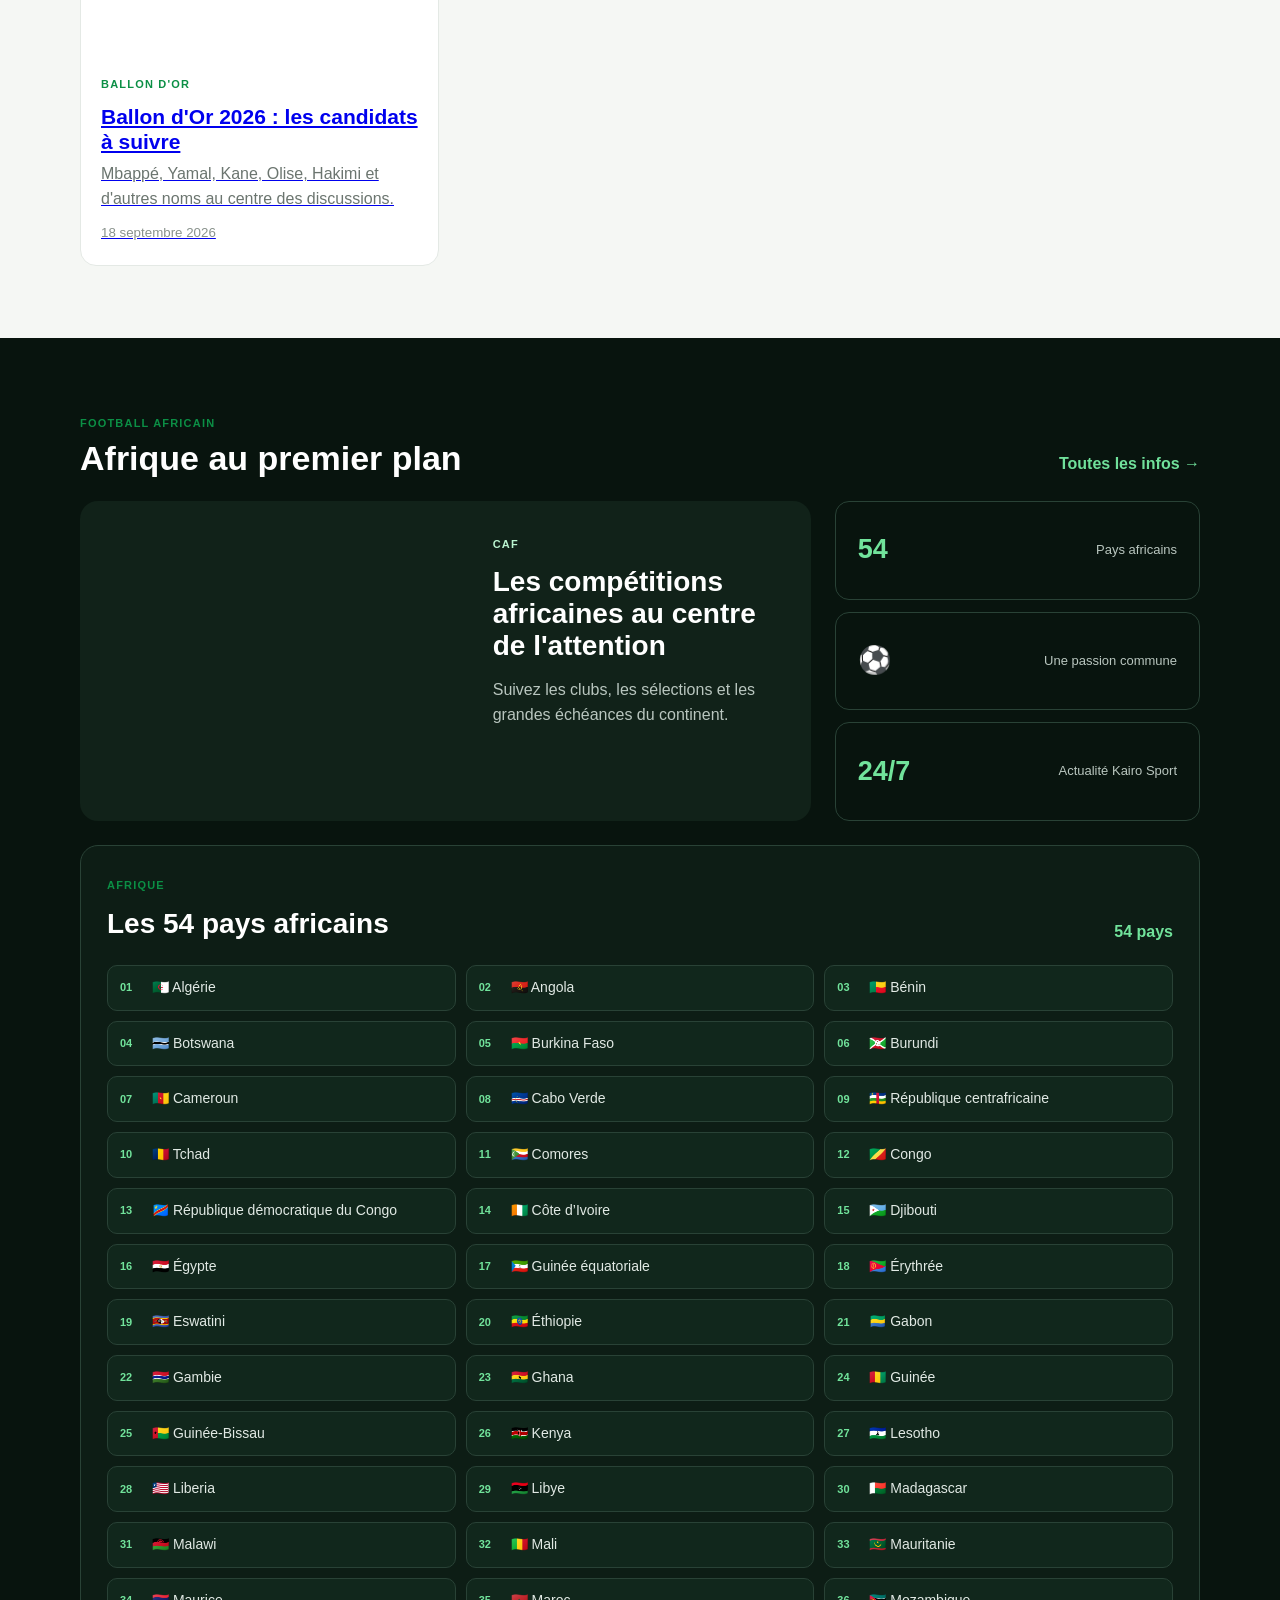
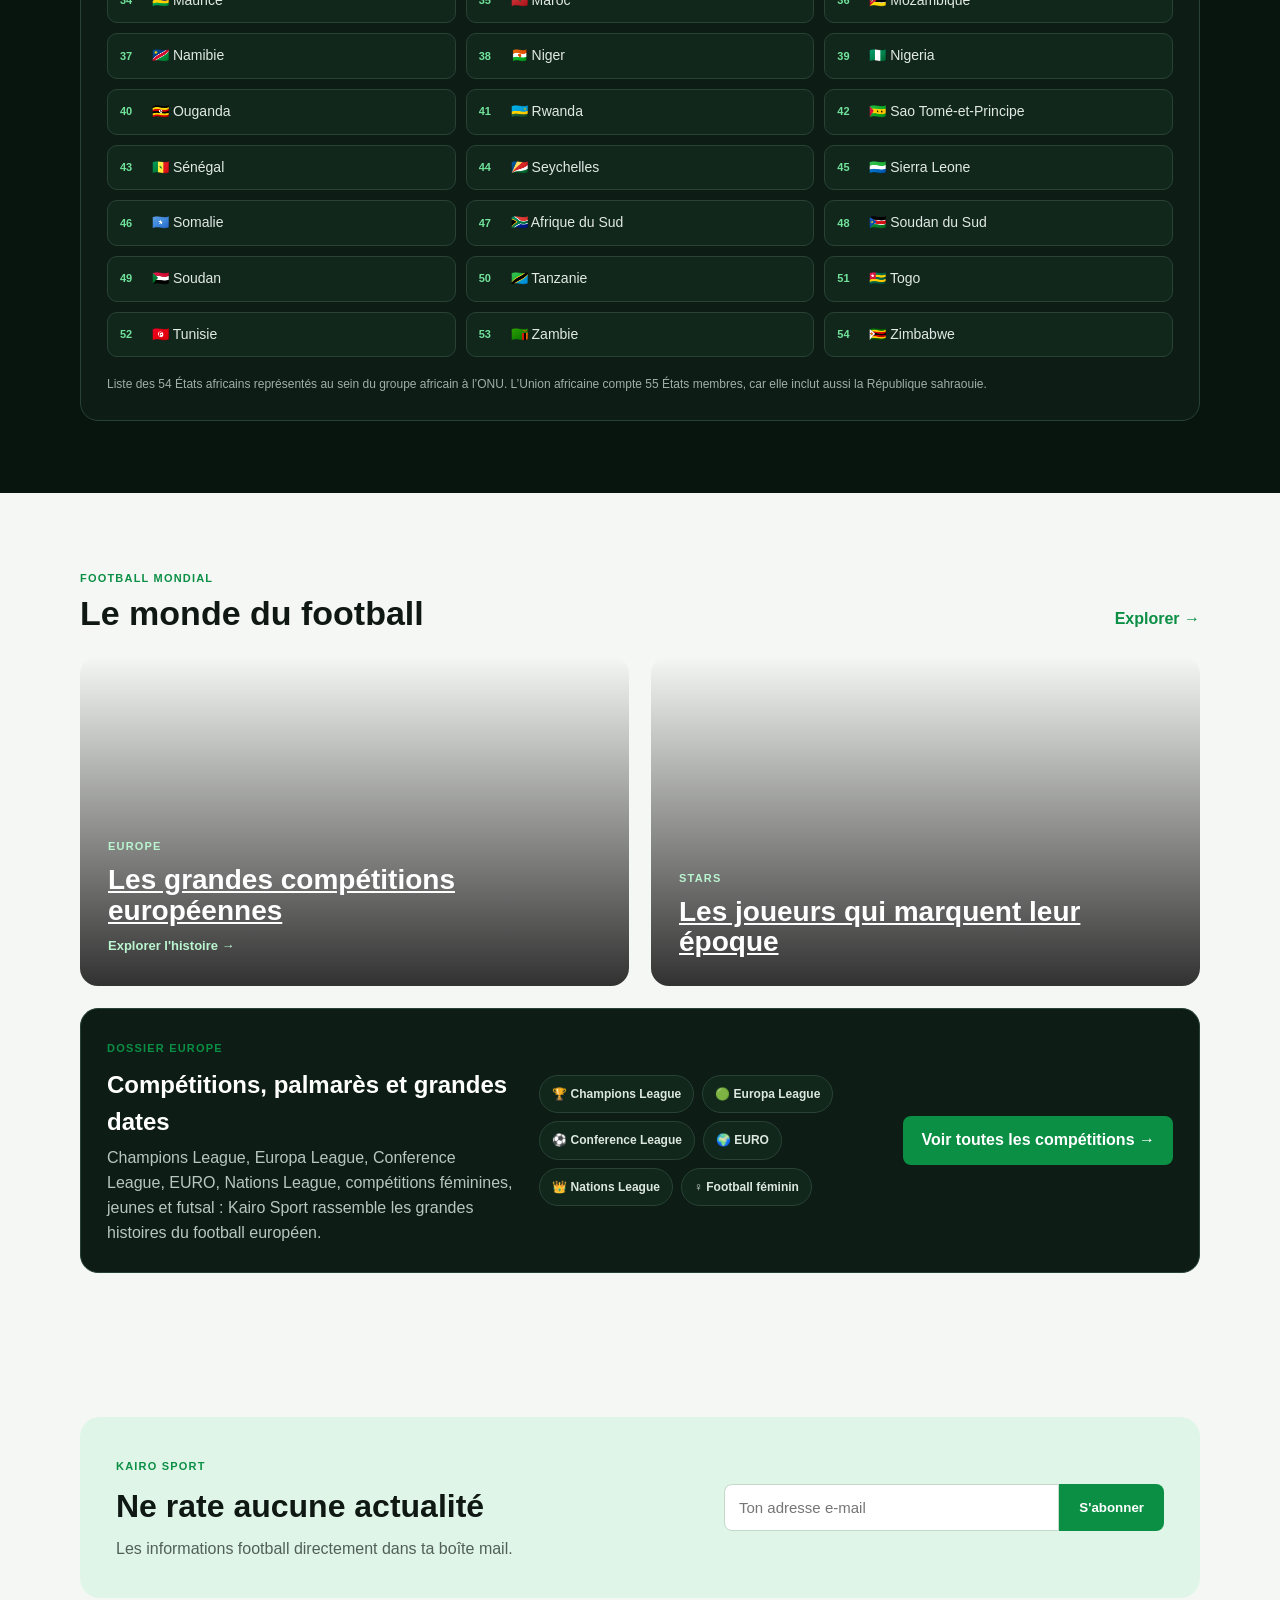
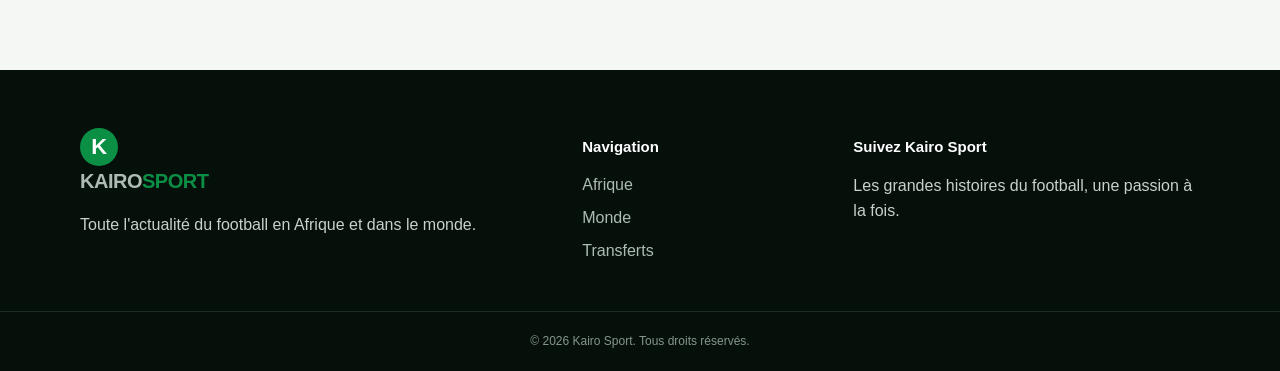
==== commit 1c9b483d: "Relier la rubrique Transferts au dossier mercato" ====
--- a/index.html
+++ b/index.html
@@ -50,8 +50,8 @@
           <div><span class="tag">MONDE</span><h2>Les grands rendez-vous du football mondial</h2></div>
         </article>
         <article class="mini-card">
-          <a class="image-link" href="#transferts" aria-label="Voir les transferts"><div class="mini-image image-3"></div></a>
-          <div><span class="tag">TRANSFERTS</span><h2>Le mercato et ses mouvements à suivre</h2></div>
+          <a class="image-link" href="transferts.html" aria-label="Explorer le marché des transferts"><div class="mini-image image-3"></div></a>
+          <div><span class="tag">TRANSFERTS</span><h2>Le mercato et ses mouvements à suivre</h2><a class="mini-link" href="transferts.html">Explorer le marché →</a></div>
         </article>
       </aside>
     </section>
--- a/style.css
+++ b/style.css
@@ -13,4 +13,12 @@
 footer{background:#06100b;color:#c8d2cc;padding-top:50px}.footer-grid{display:grid;grid-template-columns:2fr 1fr 1.5fr;gap:40px;padding-bottom:40px}.footer-brand{color:#fff}.footer-grid h3{color:#fff;font-size:15px}.footer-grid a{display:block;color:#aebbb3;text-decoration:none;margin:8px 0}.copyright{border-top:1px solid #1c2c23;text-align:center;padding:20px;font-size:12px;color:#87958c}
 @media(max-width:800px){.menu-toggle{display:block}.nav{display:none;position:absolute;top:72px;left:0;right:0;background:white;padding:18px 4%;border-bottom:1px solid var(--line);flex-direction:column;align-items:flex-start;gap:15px}.nav.open{display:flex}.hero,.news-grid,.feature-row,.world-grid,.footer-grid{grid-template-columns:1fr}.hero-card{min-height:470px}.hero-side{grid-template-columns:1fr 1fr}.mini-image{height:140px}.section{padding:52px 0}.newsletter{display:block}.newsletter form{margin-top:20px;min-width:0}.feature-card{grid-template-columns:1fr}.feature-image{min-height:230px}.stat-panel{grid-template-columns:repeat(3,1fr)}.stat-panel div{display:block}.stat-panel span{display:block;margin-top:8px}.breaking-inner span{display:none}}
 @media(max-width:520px){.hero-side{grid-template-columns:1fr}.hero-content{padding:24px}.hero h1{font-size:37px}.news-image{height:190px}.stat-panel{grid-template-columns:1fr}.world-card{min-height:270px}.newsletter{padding:26px}.newsletter form{display:block}.newsletter input,.newsletter button{width:100%;border-radius:8px}.newsletter button{padding:13px;margin-top:8px}.footer-grid{gap:20px}}
-.countries-panel{margin-top:24px;background:#0d1d15;border:1px solid #294236;border-radius:18px;padding:26px}.countries-head{display:flex;justify-content:space-between;align-items:end;gap:20px;margin-bottom:20px}.countries-head h3{color:#fff;font-size:28px;margin:5px 0 0}.countries-count{color:#71e39b;font-weight:900}.countries-grid{display:grid;grid-template-columns:repeat(3,1fr);gap:10px}.country-item{display:flex;align-items:center;gap:10px;background:#11271c;border:1px solid #294236;border-radius:10px;padding:11px 12px;color:#e1e9e4;font-size:14px}.country-number{color:#71e39b;font-weight:900;font-size:11px;min-width:22px}.countries-note{color:#9fb0a6;font-size:12px;margin:18px 0 0}@media(max-width:800px){.countries-grid{grid-template-columns:repeat(2,1fr)}}@media(max-width:520px){.countries-panel{padding:20px}.countries-head{align-items:start;display:block}.countries-count{display:block;margin-top:8px}.countries-grid{grid-template-columns:1fr}}+.countries-panel{margin-top:24px;background:#0d1d15;border:1px solid #294236;border-radius:18px;padding:26px}.countries-head{display:flex;justify-content:space-between;align-items:end;gap:20px;margin-bottom:20px}.countries-head h3{color:#fff;font-size:28px;margin:5px 0 0}.countries-count{color:#71e39b;font-weight:900}.countries-grid{display:grid;grid-template-columns:repeat(3,1fr);gap:10px}.country-item{display:flex;align-items:center;gap:10px;background:#11271c;border:1px solid #294236;border-radius:10px;padding:11px 12px;color:#e1e9e4;font-size:14px}.country-number{color:#71e39b;font-weight:900;font-size:11px;min-width:22px}.countries-note{color:#9fb0a6;font-size:12px;margin:18px 0 0}@media(max-width:800px){.countries-grid{grid-template-columns:repeat(2,1fr)}}@media(max-width:520px){.countries-panel{padding:20px}.countries-head{align-items:start;display:block}.countries-count{display:block;margin-top:8px}.countries-grid{grid-template-columns:1fr}}
+.world-cta{display:inline-block;margin-top:10px;color:#baf5d0;font-size:13px;font-weight:900}
+.europe-preview{margin-top:22px;background:#0d1d15;border:1px solid #294236;border-radius:18px;padding:26px;display:grid;grid-template-columns:1.2fr 1fr auto;gap:24px;align-items:center}
+.europe-preview h3{color:#fff;font-size:24px;margin:6px 0}.europe-preview p{color:#b9c6bf;margin:0}.europe-pills{display:flex;flex-wrap:wrap;gap:8px}.europe-pills span{background:#11271c;border:1px solid #294236;border-radius:999px;padding:9px 12px;color:#dce7e0;font-size:12px;font-weight:700}.europe-btn{margin:0;white-space:nowrap}
+.europe-back{color:var(--green);font-weight:800;text-decoration:none}
+.europe-hero{background:linear-gradient(135deg,#07140d,#0d2a1b);color:#fff;padding:82px 0 70px}.europe-hero h1{font-size:clamp(38px,7vw,68px);line-height:1.02;max-width:850px;margin:12px 0}.europe-hero p{max-width:780px;color:#cbd8d0;font-size:18px}.history-note{display:inline-block;margin-top:18px;border:1px solid #355342;background:#10271b;border-radius:10px;padding:10px 14px;color:#baf5d0;font-size:13px}
+.competition-grid{display:grid;grid-template-columns:repeat(2,1fr);gap:20px}.competition-card{background:#fff;border:1px solid var(--line);border-radius:18px;padding:24px;box-shadow:0 8px 28px rgba(10,30,20,.05)}.competition-card.featured{border-top:4px solid var(--green)}.competition-card h3{font-size:24px;line-height:1.15;margin:8px 0}.competition-card p{color:var(--muted);margin:8px 0 16px}.competition-icon{font-size:32px;margin-bottom:10px}.competition-card a{color:var(--green);font-weight:900;text-decoration:none;font-size:13px}.timeline{display:grid;gap:8px;background:#f4f7f4;border-left:3px solid var(--green);padding:13px 15px;margin:14px 0 16px;color:#47544d;font-size:13px}.timeline b{color:var(--green);margin-right:6px}.dark-card{background:#112219;border-color:#294236;color:#fff;box-shadow:none}.dark-card p{color:#b9c6bf}.dark-card .timeline{background:#0d1d15;color:#c8d5ce}.dark-card .competition-icon{filter:saturate(.9)}.historic{background:#f8faf8}.history-board{background:#e6f6ec;border:1px solid #c9e6d3;border-radius:20px;padding:34px}.history-board h2{font-size:32px;line-height:1.1;margin:8px 0 26px}.history-line{display:grid;grid-template-columns:repeat(3,1fr);gap:12px}.history-line div{background:#fff;border-radius:12px;padding:15px;border:1px solid #d5e7da}.history-line b{display:block;color:var(--green);font-size:20px;margin-bottom:5px}.history-line span{color:#526057;font-size:13px}.history-source{color:#5e6c64;font-size:13px;margin:24px 0 16px}
+@media(max-width:900px){.europe-preview{grid-template-columns:1fr}.competition-grid{grid-template-columns:1fr}.history-line{grid-template-columns:repeat(2,1fr)}.europe-btn{justify-self:start}}
+@media(max-width:520px){.europe-hero{padding:58px 0 48px}.europe-hero p{font-size:16px}.competition-card{padding:20px}.history-board{padding:24px}.history-board h2{font-size:27px}.history-line{grid-template-columns:1fr}.europe-preview{padding:20px}}
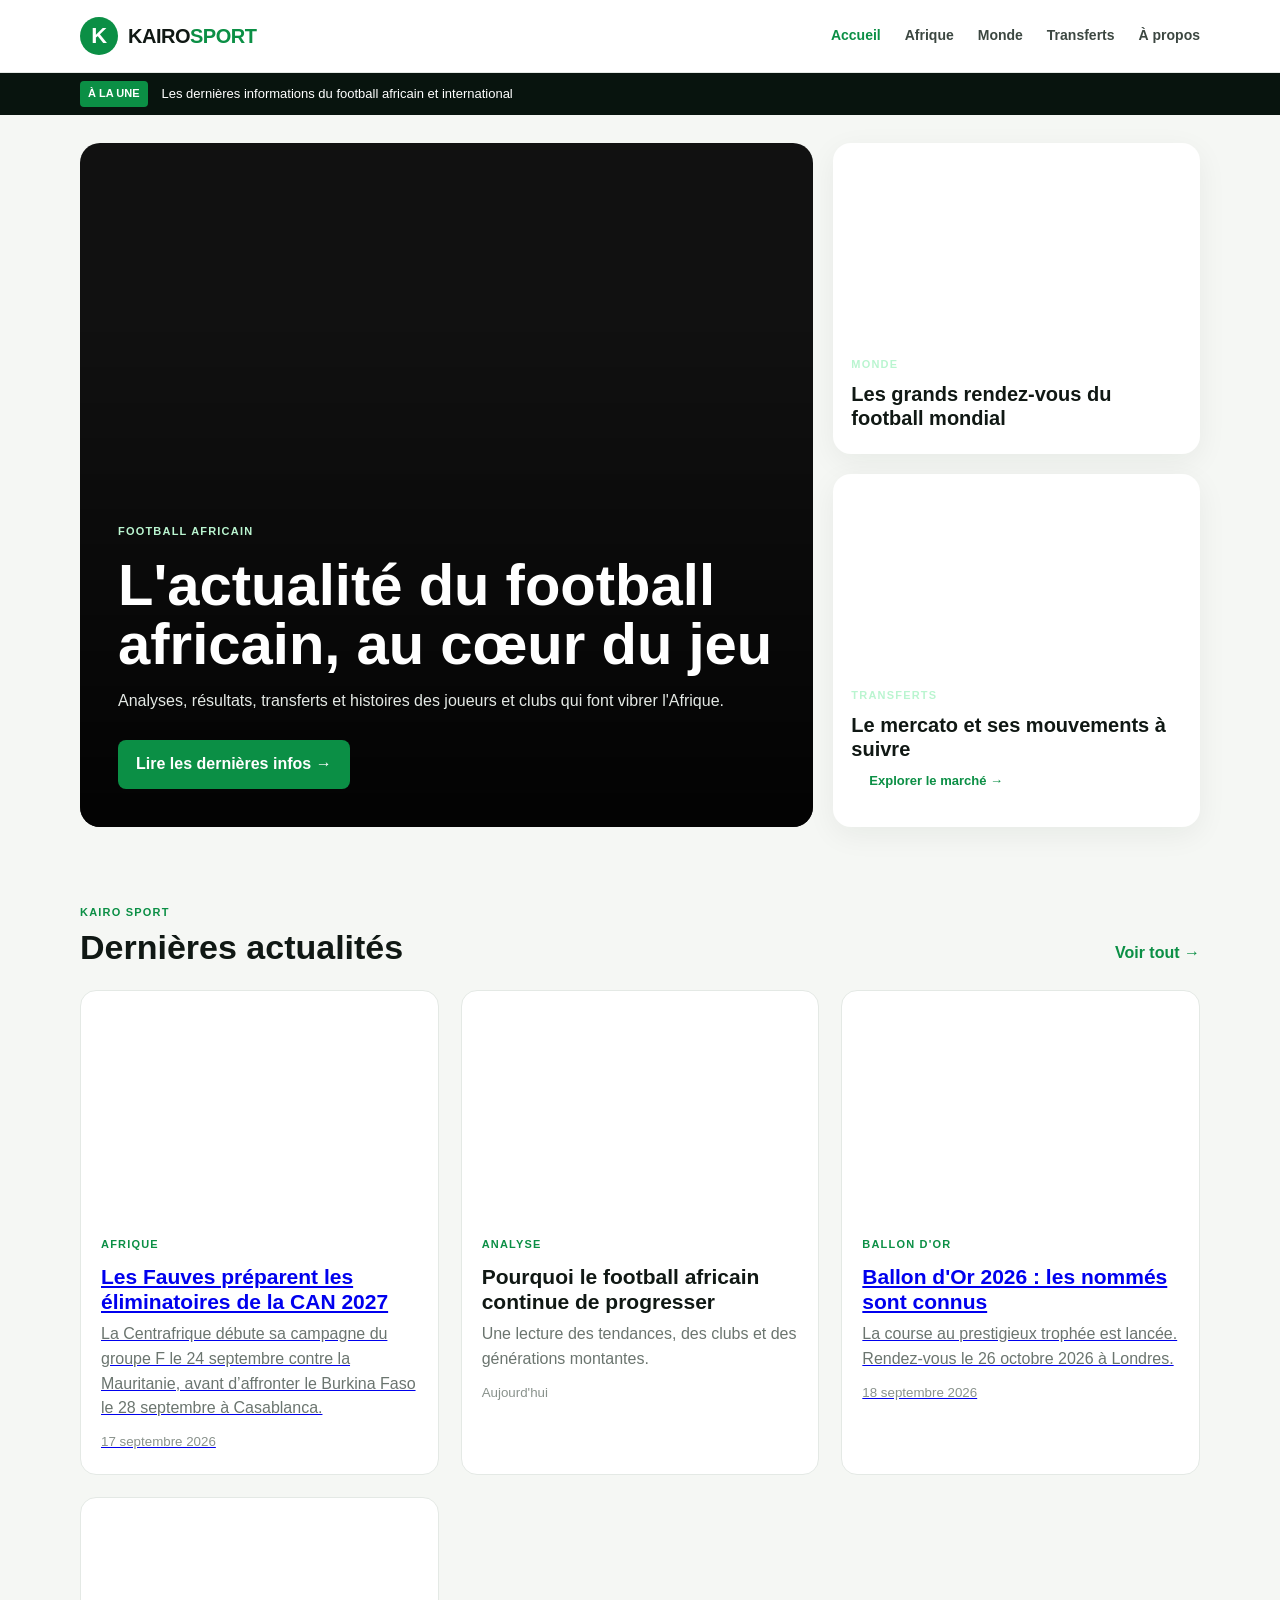
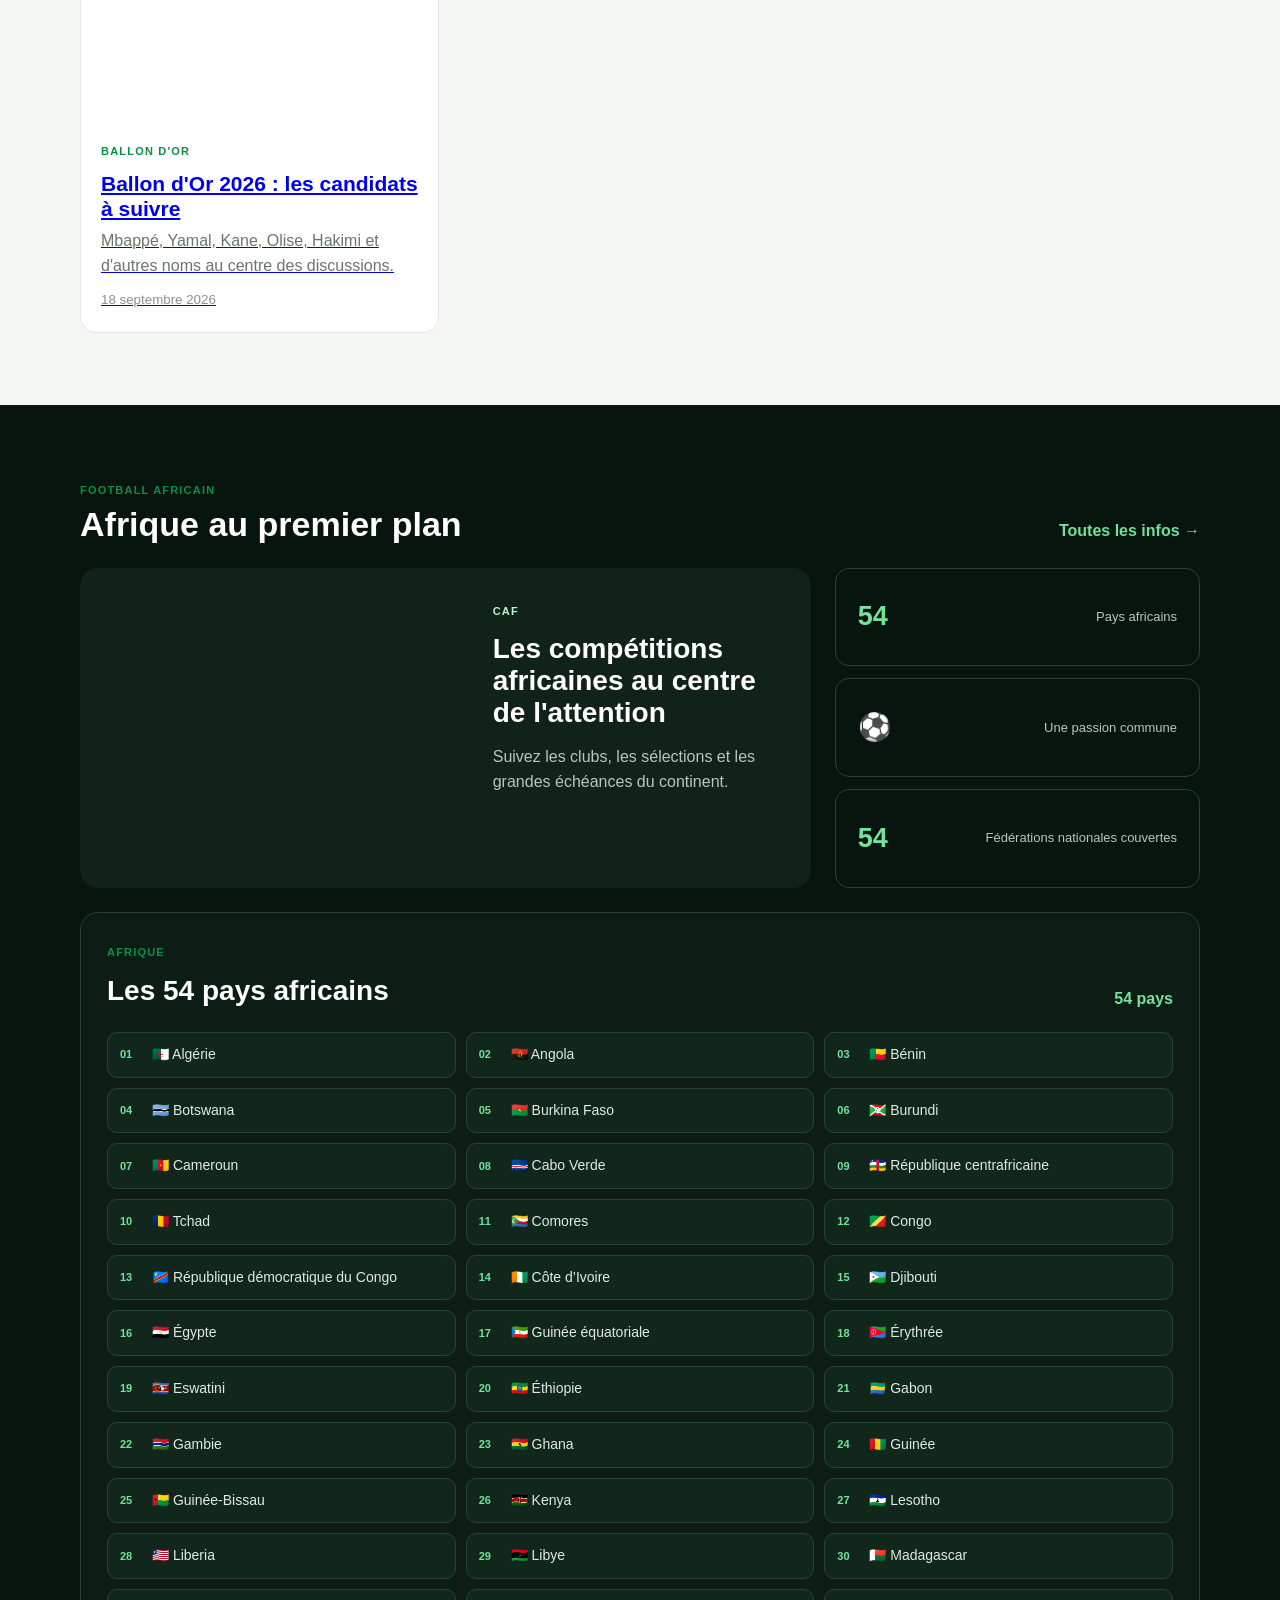
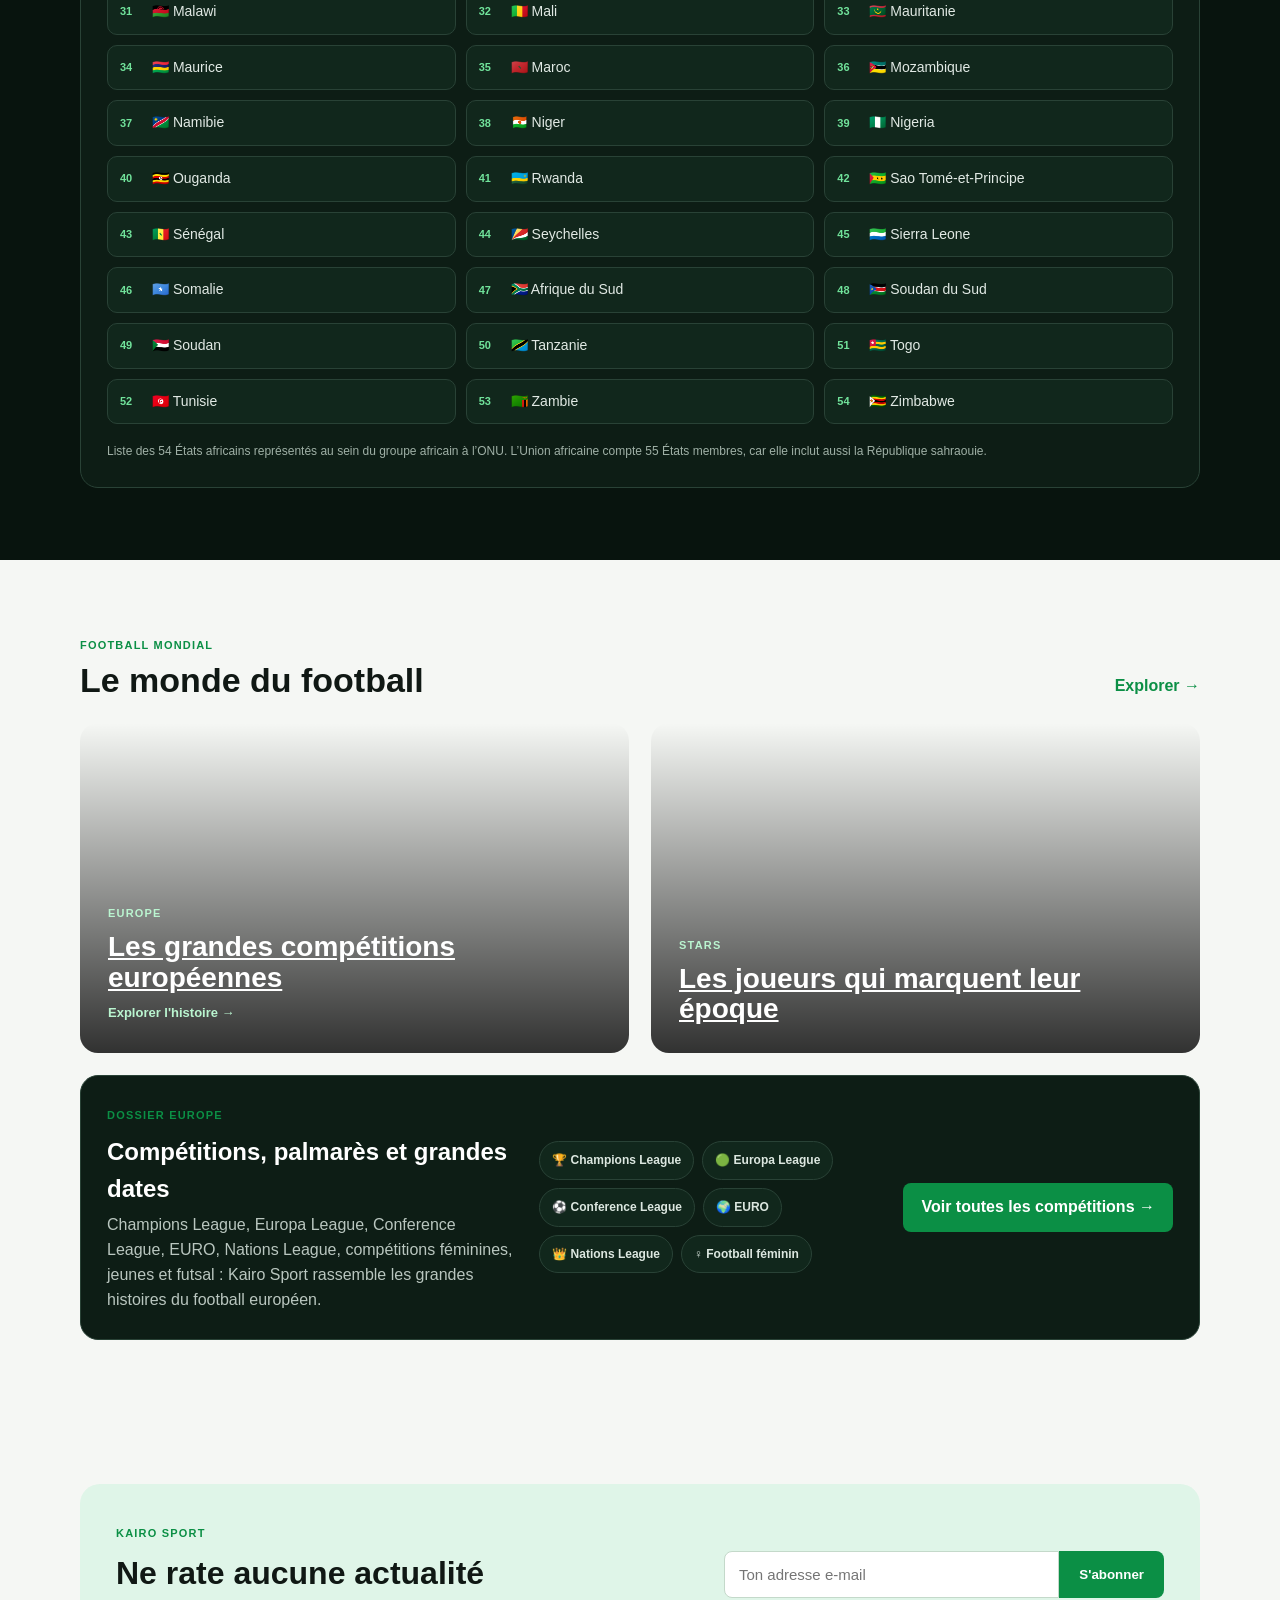
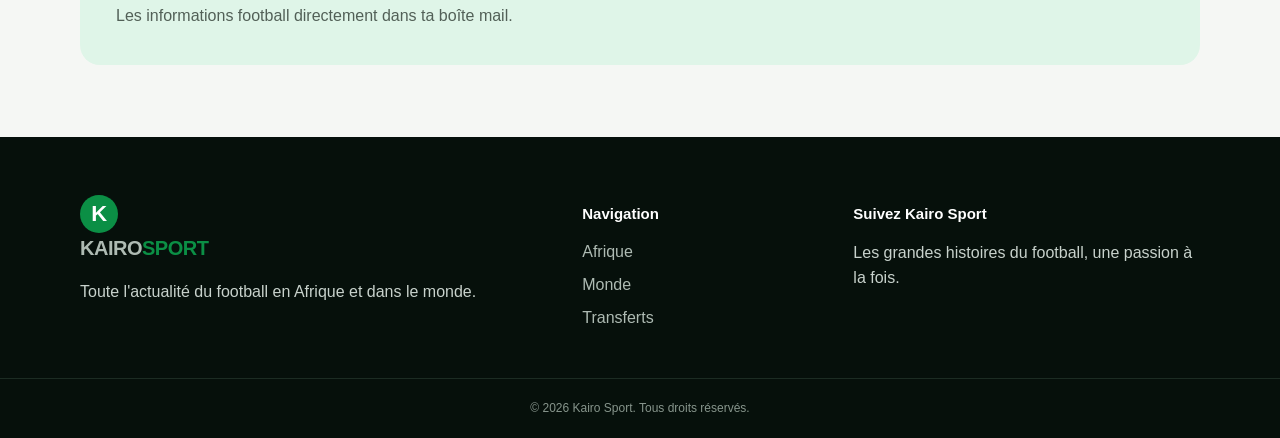
==== commit 1ac047a6: "Corriger les informations d'accueil et la navigation" ====
--- a/index.html
+++ b/index.html
@@ -19,8 +19,7 @@
         <a class="active" href="#accueil">Accueil</a>
         <a href="#afrique">Afrique</a>
         <a href="#monde">Monde</a>
-        <a href="#transferts">Transferts</a>
-        <a href="#resultats">Résultats</a>
+        <a href="transferts.html">Transferts</a>
         <a href="#apropos">À propos</a>
       </nav>
     </div>
@@ -64,7 +63,7 @@
       <div class="news-grid">
         <article class="news-card"><a href="articles/fauves-can-2027.html">
           <div class="news-image image-4"></div>
-          <div class="news-body"><span class="tag">AFRIQUE</span><h3>Les talents africains qui attirent les regards</h3><p>Découvrez les joueurs à suivre dans les compétitions nationales et internationales.</p><small>Il y a quelques minutes</small></div>
+          <div class="news-body"><span class="tag">AFRIQUE</span><h3>Les Fauves préparent les éliminatoires de la CAN 2027</h3><p>La Centrafrique débute sa campagne du groupe F le 24 septembre contre la Mauritanie, avant d’affronter le Burkina Faso le 28 septembre à Casablanca.</p><small>17 septembre 2026</small></div>
         </a></article>
         <article class="news-card">
           <a class="image-link" href="#afrique" aria-label="Lire l’analyse sur le football africain"><div class="news-image image-5"></div></a>
@@ -103,7 +102,7 @@
           <div class="stat-panel">
             <div><strong>54</strong><span>Pays africains</span></div>
             <div><strong>⚽</strong><span>Une passion commune</span></div>
-            <div><strong>24/7</strong><span>Actualité Kairo Sport</span></div>
+            <div><strong>54</strong><span>Fédérations nationales couvertes</span></div>
           </div>
         </div>
         <div class="countries-panel">
--- a/style.css
+++ b/style.css
@@ -22,3 +22,62 @@
 .competition-grid{display:grid;grid-template-columns:repeat(2,1fr);gap:20px}.competition-card{background:#fff;border:1px solid var(--line);border-radius:18px;padding:24px;box-shadow:0 8px 28px rgba(10,30,20,.05)}.competition-card.featured{border-top:4px solid var(--green)}.competition-card h3{font-size:24px;line-height:1.15;margin:8px 0}.competition-card p{color:var(--muted);margin:8px 0 16px}.competition-icon{font-size:32px;margin-bottom:10px}.competition-card a{color:var(--green);font-weight:900;text-decoration:none;font-size:13px}.timeline{display:grid;gap:8px;background:#f4f7f4;border-left:3px solid var(--green);padding:13px 15px;margin:14px 0 16px;color:#47544d;font-size:13px}.timeline b{color:var(--green);margin-right:6px}.dark-card{background:#112219;border-color:#294236;color:#fff;box-shadow:none}.dark-card p{color:#b9c6bf}.dark-card .timeline{background:#0d1d15;color:#c8d5ce}.dark-card .competition-icon{filter:saturate(.9)}.historic{background:#f8faf8}.history-board{background:#e6f6ec;border:1px solid #c9e6d3;border-radius:20px;padding:34px}.history-board h2{font-size:32px;line-height:1.1;margin:8px 0 26px}.history-line{display:grid;grid-template-columns:repeat(3,1fr);gap:12px}.history-line div{background:#fff;border-radius:12px;padding:15px;border:1px solid #d5e7da}.history-line b{display:block;color:var(--green);font-size:20px;margin-bottom:5px}.history-line span{color:#526057;font-size:13px}.history-source{color:#5e6c64;font-size:13px;margin:24px 0 16px}
 @media(max-width:900px){.europe-preview{grid-template-columns:1fr}.competition-grid{grid-template-columns:1fr}.history-line{grid-template-columns:repeat(2,1fr)}.europe-btn{justify-self:start}}
 @media(max-width:520px){.europe-hero{padding:58px 0 48px}.europe-hero p{font-size:16px}.competition-card{padding:20px}.history-board{padding:24px}.history-board h2{font-size:27px}.history-line{grid-template-columns:1fr}.europe-preview{padding:20px}}
+
+.mini-link{display:inline-block;margin:4px 18px 18px;color:var(--green);font-size:13px;font-weight:900;text-decoration:none}
+.transfer-hero{background:linear-gradient(135deg,#07140d,#0d2a1b);color:#fff;padding:76px 0 58px}.transfer-hero h1{font-size:clamp(38px,7vw,68px);line-height:1.02;max-width:900px;margin:12px 0}.transfer-hero p{max-width:800px;color:#cbd8d0;font-size:18px}.transfer-stat-row{display:grid;grid-template-columns:repeat(3,1fr);gap:12px;max-width:760px;margin-top:28px}.transfer-stat-row div{border:1px solid #31503e;background:#10271b;border-radius:14px;padding:18px;display:flex;justify-content:space-between;align-items:center}.transfer-stat-row strong{font-size:24px;color:#71e39b}.transfer-stat-row span{font-size:12px;color:#b9c6bf}
+.transfer-league-grid{display:grid;grid-template-columns:repeat(3,1fr);gap:18px}.transfer-league{background:#fff;border:1px solid var(--line);border-radius:16px;padding:22px}.transfer-league h3{font-size:23px;margin:7px 0}.transfer-league p{color:var(--muted);margin:7px 0 15px}.league-flag{font-size:28px;display:block;margin-bottom:8px}.league-links{display:flex;flex-wrap:wrap;gap:7px}.league-links span{font-size:11px;font-weight:800;background:#eef5f0;border:1px solid #dce7df;border-radius:999px;padding:6px 9px;color:#46554c}.dark-card .league-links span{background:#0d1d15;border-color:#294236;color:#d2dfd7}
+.transfer-process{display:grid;grid-template-columns:repeat(4,1fr);gap:14px}.transfer-process div{background:#f1f6f2;border:1px solid #dce7df;border-radius:16px;padding:20px}.transfer-process b{display:block;color:var(--green);font-size:24px}.transfer-process h3{font-size:18px;margin:7px 0}.transfer-process p{color:var(--muted);font-size:13px}
+.transfer-timeline{display:grid;grid-template-columns:1fr 1fr;gap:14px}.transfer-timeline div{border:1px solid #294236;background:#112219;border-radius:14px;padding:18px}.transfer-timeline b{display:block;color:#71e39b;font-size:18px;margin-bottom:5px}.transfer-timeline span{color:#b9c6bf;font-size:13px}
+.market-board{background:#e6f6ec;border:1px solid #c9e6d3;border-radius:20px;padding:34px}.market-board h2{font-size:34px;line-height:1.1;margin:8px 0 14px}.market-board p{color:#526057;max-width:900px}.source-links{display:flex;gap:18px;flex-wrap:wrap;margin-top:20px}.source-links a{color:var(--green);font-weight:900;text-decoration:none}
+@media(max-width:900px){.transfer-league-grid{grid-template-columns:repeat(2,1fr)}.transfer-process{grid-template-columns:repeat(2,1fr)}}
+@media(max-width:520px){.transfer-hero{padding:58px 0 48px}.transfer-hero p{font-size:16px}.transfer-stat-row{grid-template-columns:1fr}.transfer-league-grid,.transfer-process,.transfer-timeline{grid-template-columns:1fr}.market-board{padding:24px}.market-board h2{font-size:28px}}
+
+.player-market-grid{display:grid;grid-template-columns:repeat(3,1fr);gap:16px;margin-top:24px}
+.market-intro{color:#b9c6bf;max-width:900px;margin:0 0 22px}.market-intro strong{color:#fff}
+.player-market-card{display:grid;grid-template-columns:64px 1fr;gap:14px;align-items:center;background:#112219;border:1px solid #294236;border-radius:16px;padding:16px}
+.player-avatar{width:64px;height:64px;border-radius:50%;display:grid;place-items:center;background:linear-gradient(135deg,#0b8f45,#163d29);color:#fff;font-size:18px;font-weight:900;border:2px solid #71e39b}
+.player-position{display:block;color:#9fb0a6;font-size:10px;font-weight:800;text-transform:uppercase;letter-spacing:.5px}
+.player-market-card h3{color:#fff;font-size:18px;margin:4px 0}.player-market-card strong{display:block;color:#71e39b;font-size:23px}.player-market-card small{color:#b9c6bf;font-size:11px}
+.market-note{margin-top:18px;color:#8fa197;font-size:11px}
+@media(max-width:900px){.player-market-grid{grid-template-columns:repeat(2,1fr)}}
+@media(max-width:520px){.player-market-grid{grid-template-columns:1fr}.player-market-card{padding:14px}}
+
+.market-tabs{display:flex;flex-wrap:wrap;gap:9px;margin:20px 0 14px}
+.market-tab{border:1px solid #31503e;background:#10271b;color:#d7e4dc;border-radius:999px;padding:10px 14px;font-weight:800;font-size:12px;cursor:pointer}
+.market-tab:hover,.market-tab.active{background:var(--green);border-color:var(--green);color:#fff}
+.market-search{margin:0 0 18px}.market-search input{width:100%;padding:14px 16px;border-radius:10px;border:1px solid #31503e;background:#0d1d15;color:#fff;font-size:14px;outline:none}.market-search input::placeholder{color:#8fa197}
+.no-players{border:1px dashed #527061;border-radius:14px;padding:20px;text-align:center;color:#b9c6bf;margin-top:16px}
+.transfer-table-wrap{overflow-x:auto;background:#fff;border:1px solid var(--line);border-radius:16px}
+.transfer-table{width:100%;border-collapse:collapse;min-width:700px}.transfer-table th,.transfer-table td{text-align:left;padding:14px 16px;border-bottom:1px solid var(--line);font-size:13px}.transfer-table th{background:#eef5f0;color:#3e4d44;font-size:11px;text-transform:uppercase;letter-spacing:.5px}.transfer-table td:last-child{font-weight:900;color:var(--green)}.transfer-table tr:last-child td{border-bottom:0}.table-note{font-size:11px;color:#7b8881;margin:10px 0 0}
+
+.player-market-card{position:relative;display:flex;align-items:stretch;gap:14px;text-decoration:none;color:inherit;overflow:hidden;cursor:pointer}
+.player-market-card:hover{transform:translateY(-3px);border-color:#4d8063}
+.photo-avatar{position:relative;flex:0 0 86px;width:86px;height:112px;border-radius:12px;overflow:hidden;background:#183524;display:flex;align-items:center;justify-content:center}
+.player-photo{width:100%;height:100%;object-fit:cover;display:block}
+.player-avatar-fallback{position:absolute;inset:0;display:flex;align-items:center;justify-content:center;font-weight:900;font-size:24px;color:#71e39b;background:#183524}
+.player-photo:not([src=""])+.player-avatar-fallback{display:none}
+.photo-license-note{font-size:11px;color:#8fa197;margin:12px 0 0}
+.player-profile-hero{background:#07150e;padding:55px 0;color:#fff}
+.player-profile-hero .container{display:grid;grid-template-columns:260px 1fr;gap:32px;align-items:center}
+.player-profile-photo{height:330px;border-radius:20px;overflow:hidden;background:#183524;border:1px solid #31503e}
+.player-profile-photo img{width:100%;height:100%;object-fit:cover}
+.player-profile-copy h1{font-size:48px;margin:10px 0}
+.player-profile-copy p{color:#b8c7bf;font-size:18px}
+.player-profile-copy>strong{display:block;color:#71e39b;font-size:32px;margin:18px 0}
+.photo-credit{display:inline-block;color:#cfe8d9;font-size:12px}
+.profile-grid{display:grid;grid-template-columns:repeat(4,1fr);gap:14px}
+.profile-card{border:1px solid var(--line);border-radius:14px;padding:20px;background:#fff}
+.profile-card span{display:block;color:#7b8881;font-size:11px;text-transform:uppercase;margin-bottom:7px}
+.profile-card strong{font-size:18px}
+@media(max-width:700px){.player-profile-hero .container{grid-template-columns:1fr}.player-profile-photo{height:300px}.player-profile-copy h1{font-size:36px}.profile-grid{grid-template-columns:repeat(2,1fr)}}
+
+.stats-board{display:grid;grid-template-columns:repeat(5,1fr);gap:12px}
+.stats-board>div{border:1px solid var(--line);border-radius:14px;background:#fff;padding:18px}
+.stats-board span{display:block;color:#7b8881;font-size:11px;text-transform:uppercase;margin-bottom:7px}
+.stats-board strong{font-size:22px}
+.stats-empty{grid-column:1/-1;color:#65736b;padding:22px;text-align:center}
+.stats-note{font-size:11px;color:#7b8881;margin-top:10px}
+.career-board{display:grid;grid-template-columns:repeat(4,1fr);gap:12px}
+.career-step{background:#10271b;border:1px solid #31503e;border-radius:14px;padding:20px;color:#e2ebe5}
+.career-step b{display:block;color:#71e39b;font-size:12px;margin-bottom:10px}.career-step span{font-weight:800}
+@media(max-width:800px){.stats-board{grid-template-columns:repeat(2,1fr)}.career-board{grid-template-columns:repeat(2,1fr)}}
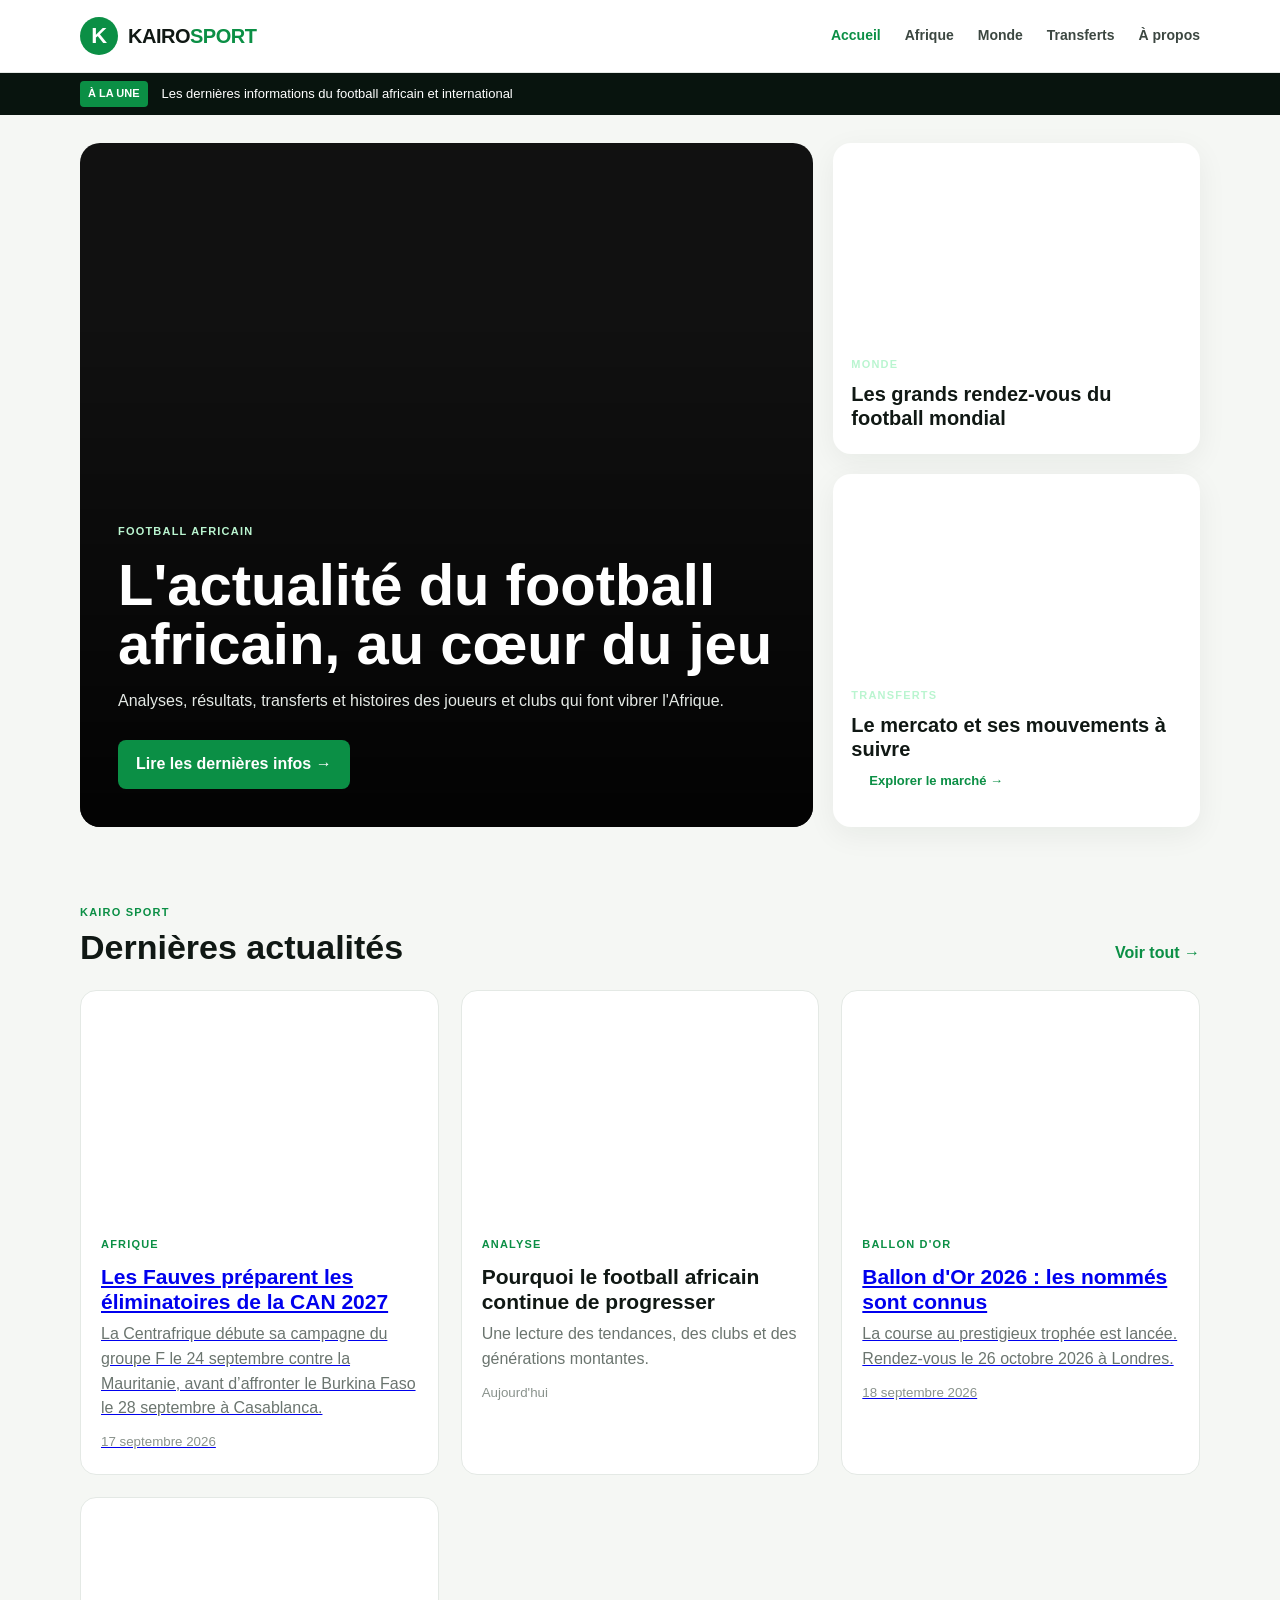
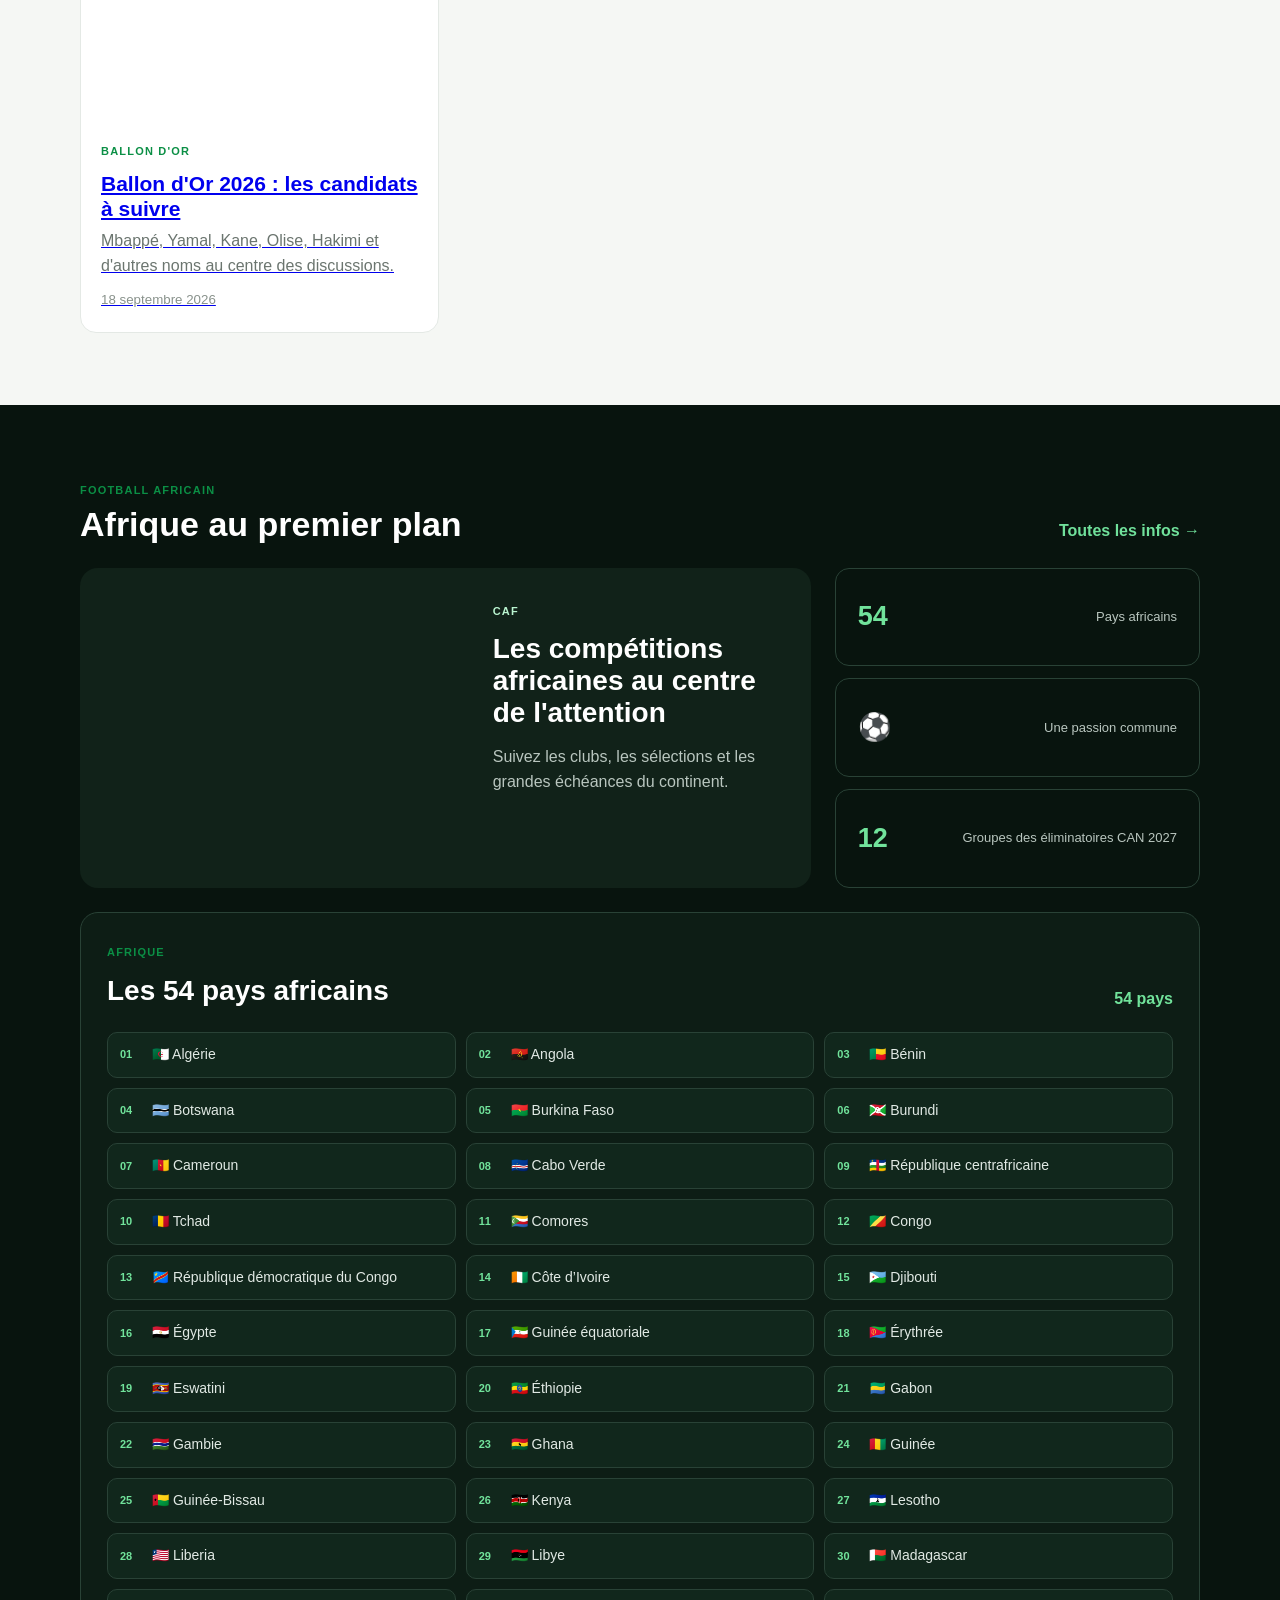
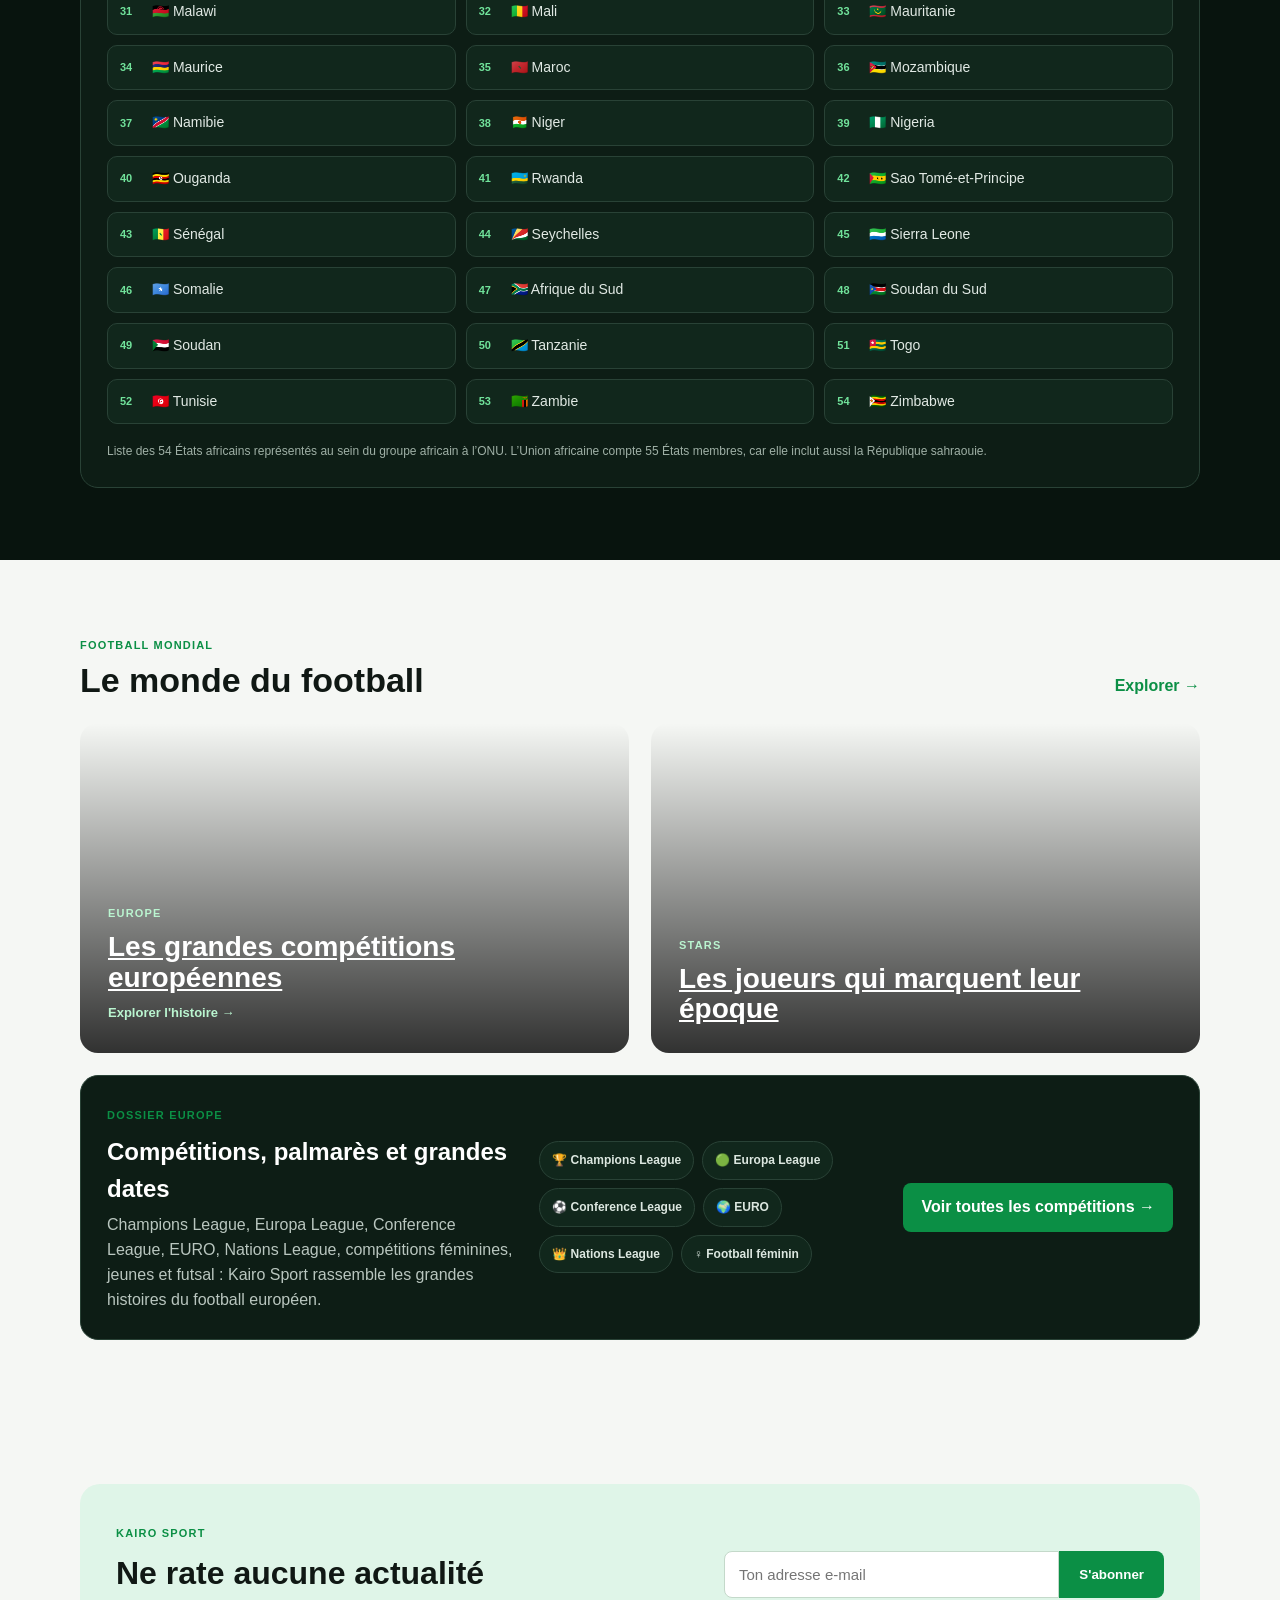
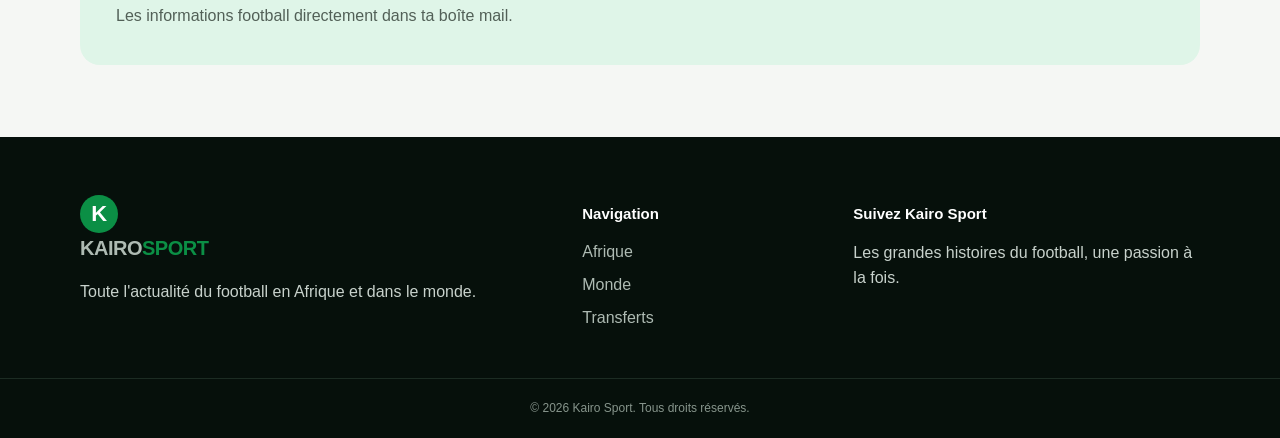
==== commit 4bf2bc68: "Préciser les statistiques de la page d'accueil" ====
--- a/index.html
+++ b/index.html
@@ -102,7 +102,7 @@
           <div class="stat-panel">
             <div><strong>54</strong><span>Pays africains</span></div>
             <div><strong>⚽</strong><span>Une passion commune</span></div>
-            <div><strong>54</strong><span>Fédérations nationales couvertes</span></div>
+            <div><strong>12</strong><span>Groupes des éliminatoires CAN 2027</span></div>
           </div>
         </div>
         <div class="countries-panel">
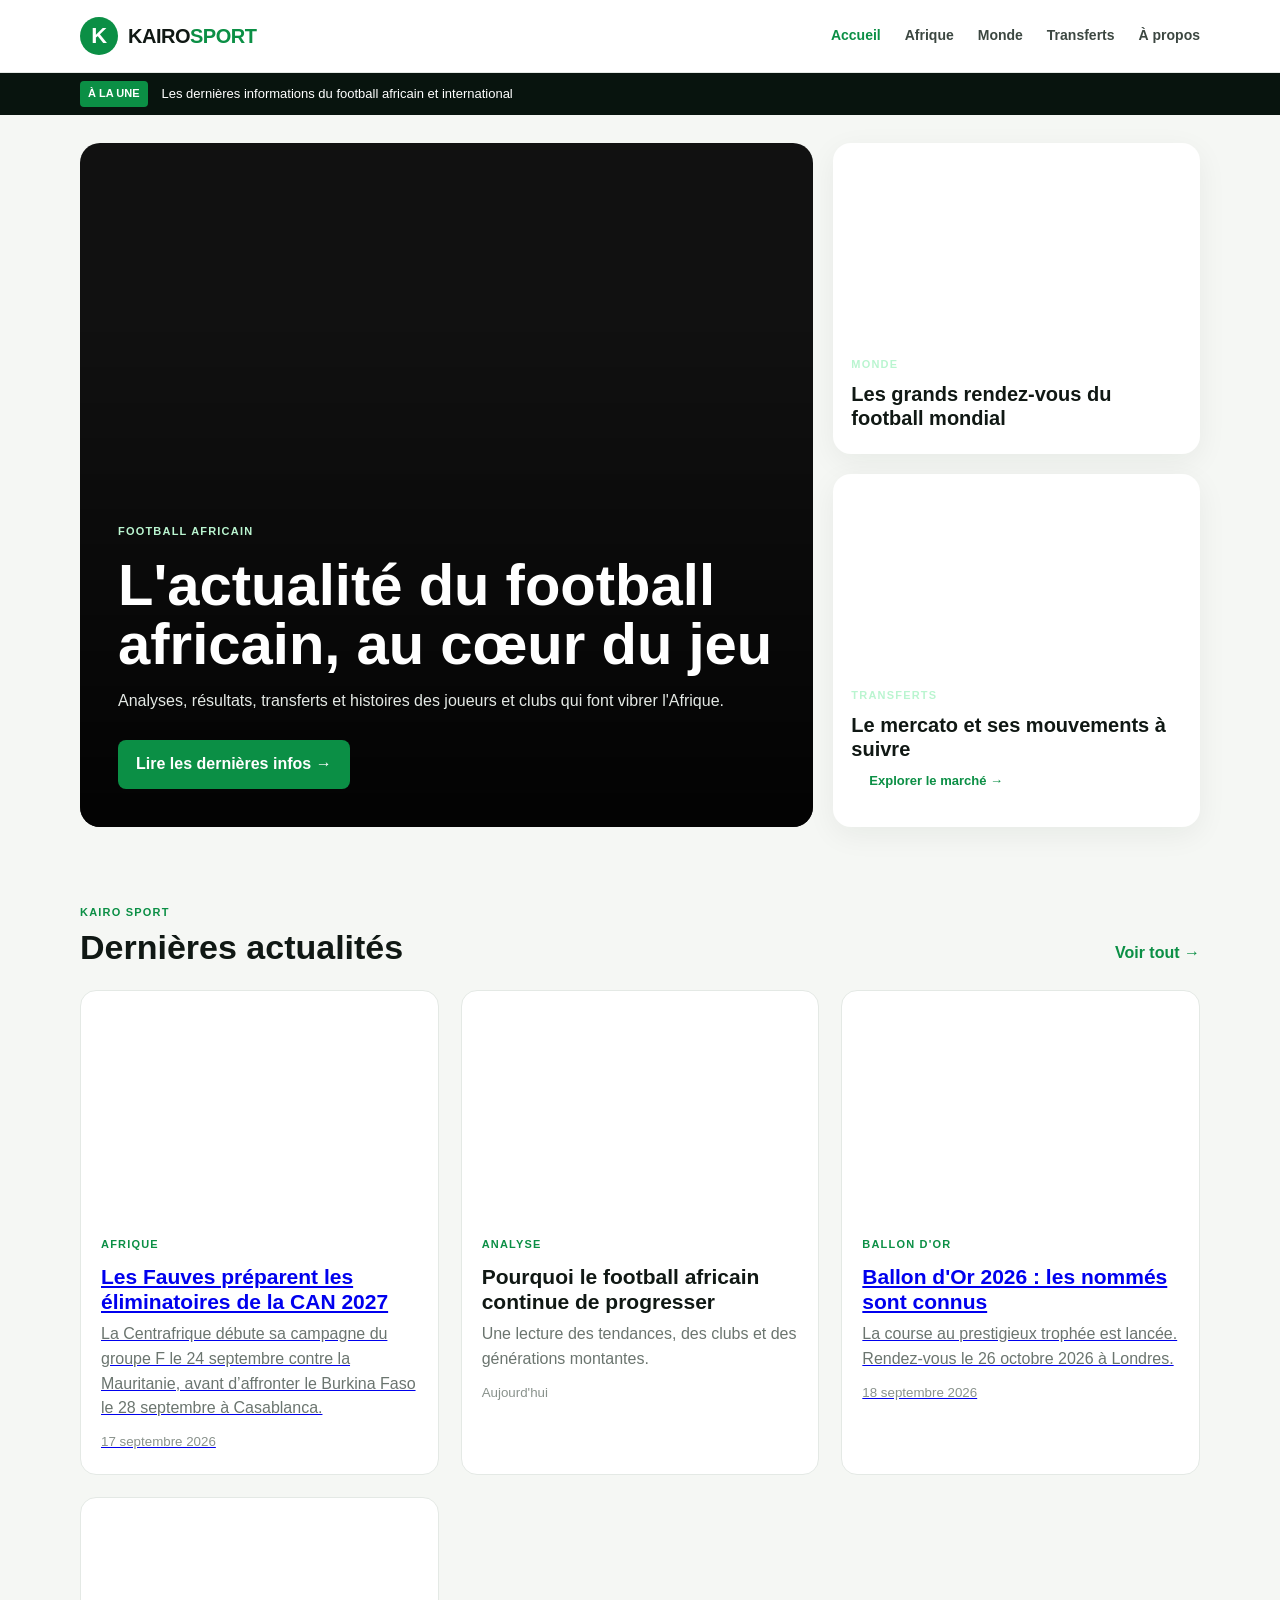
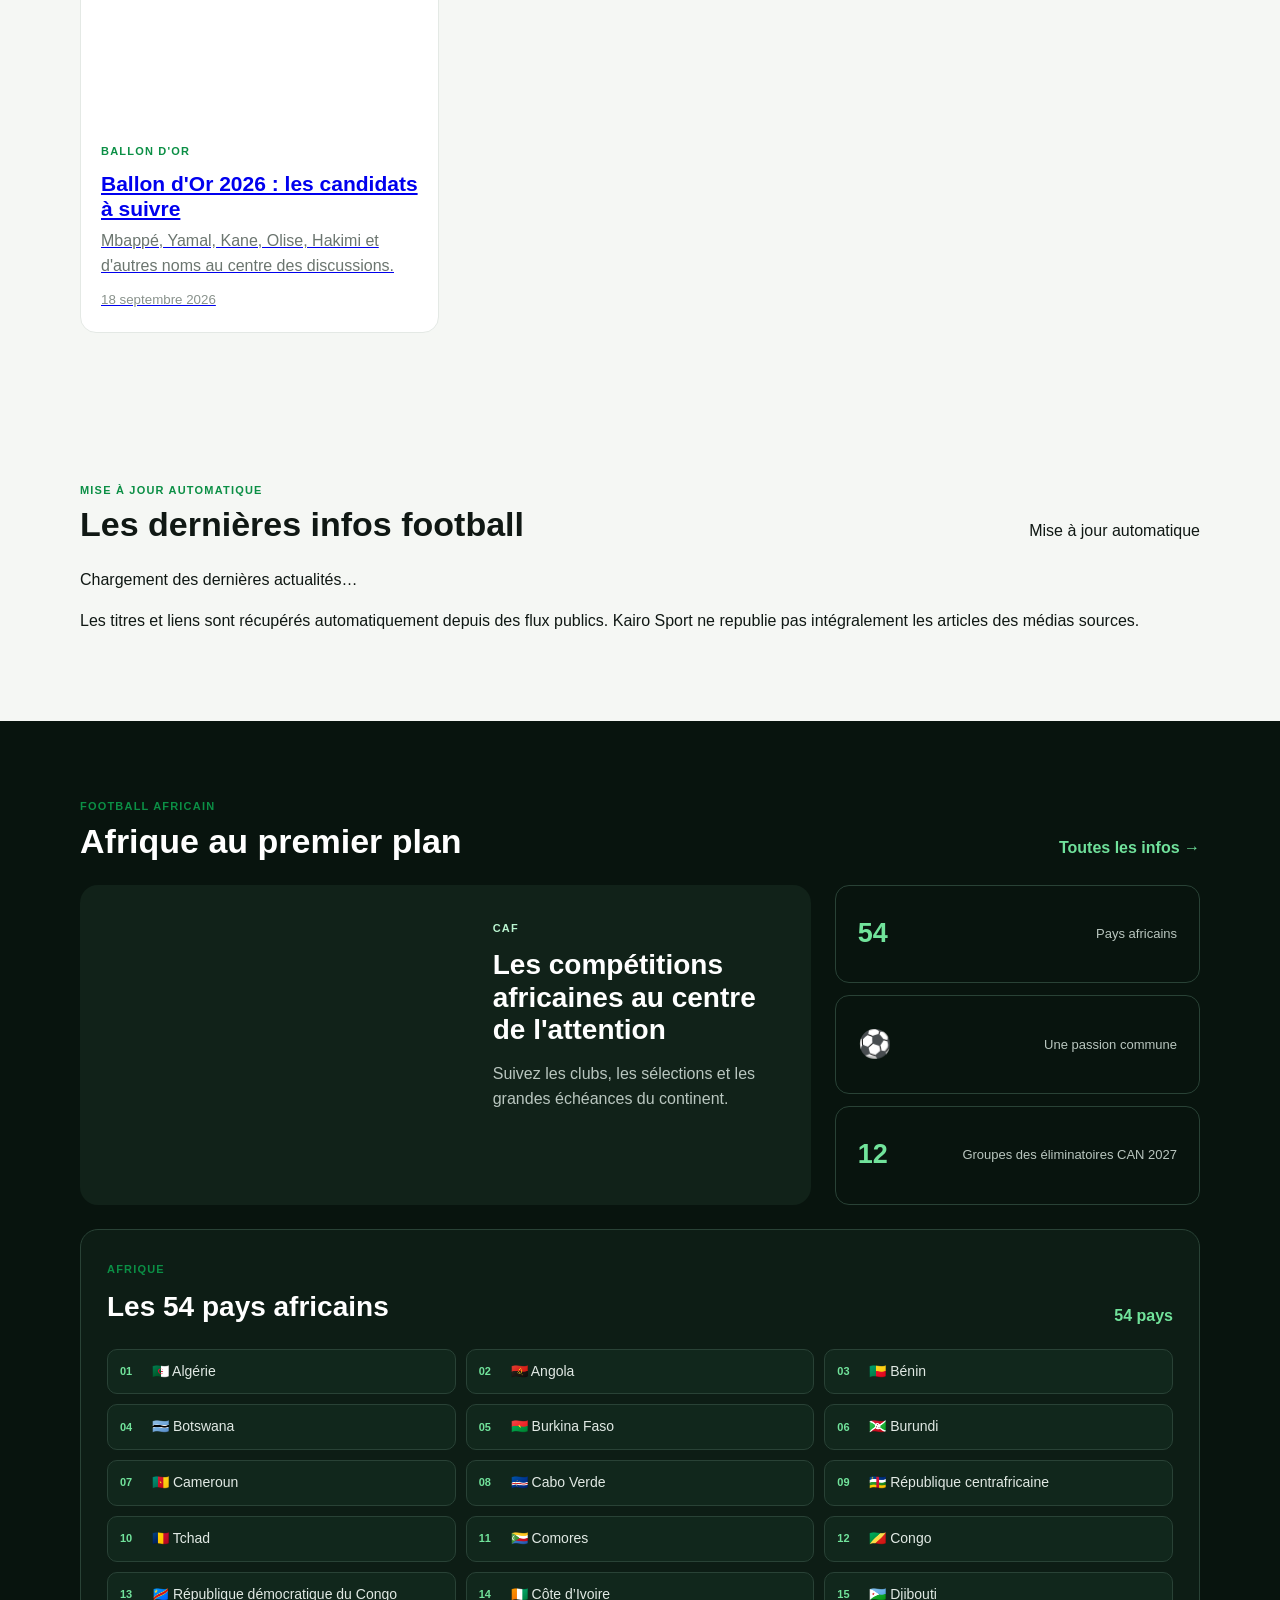
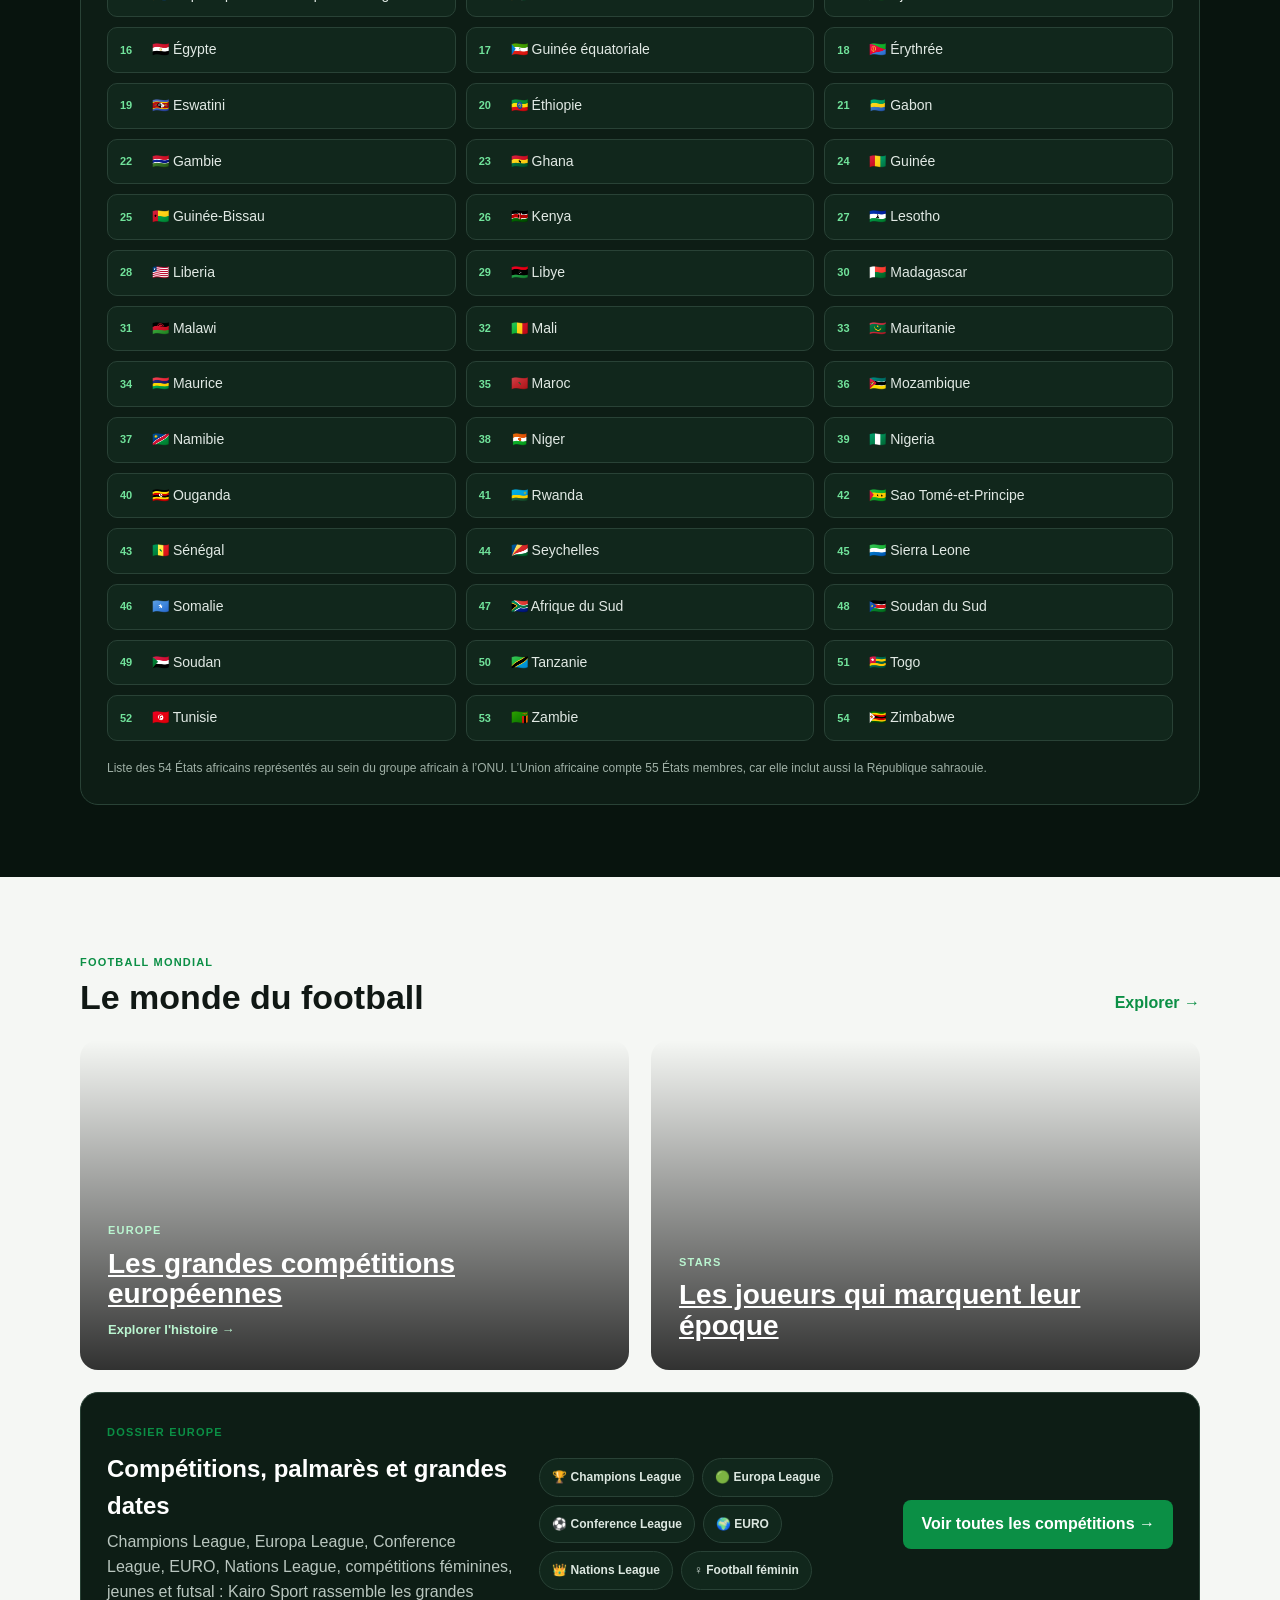
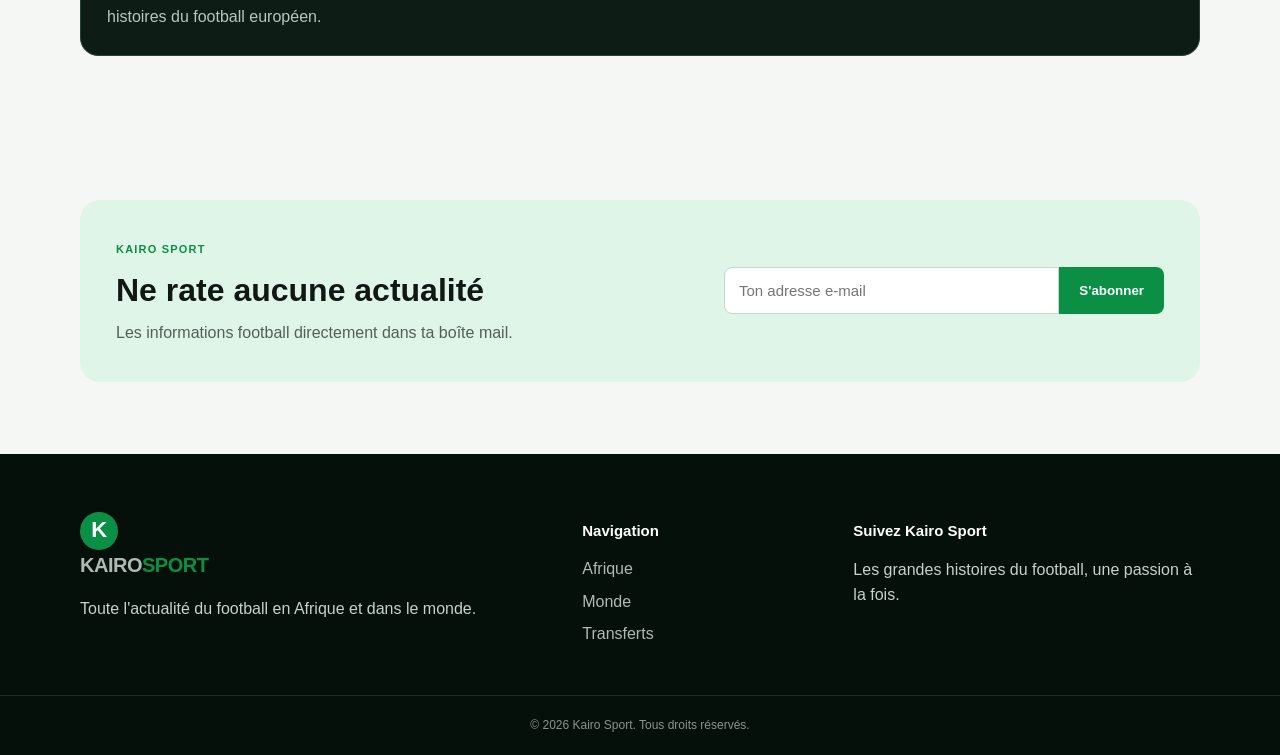
==== commit d6dbbb41: "Ajouter le bloc d'actualités automatiques" ====
--- a/index.html
+++ b/index.html
@@ -94,6 +94,17 @@
       </div>
     </section>
 
+    <section class="container section auto-news-section" id="auto-news">
+      <div class="section-head">
+        <div><span class="eyebrow">MISE À JOUR AUTOMATIQUE</span><h2>Les dernières infos football</h2></div>
+        <span class="auto-status" id="auto-news-status">Mise à jour automatique</span>
+      </div>
+      <div class="auto-news-grid" id="auto-news-grid">
+        <p class="auto-news-loading">Chargement des dernières actualités…</p>
+      </div>
+      <p class="auto-news-note">Les titres et liens sont récupérés automatiquement depuis des flux publics. Kairo Sport ne republie pas intégralement les articles des médias sources.</p>
+    </section>
+
     <section class="dark-section" id="afrique">
       <div class="container section">
         <div class="section-head light"><div><span class="eyebrow">FOOTBALL AFRICAIN</span><h2>Afrique au premier plan</h2></div><a href="#afrique">Toutes les infos →</a></div>
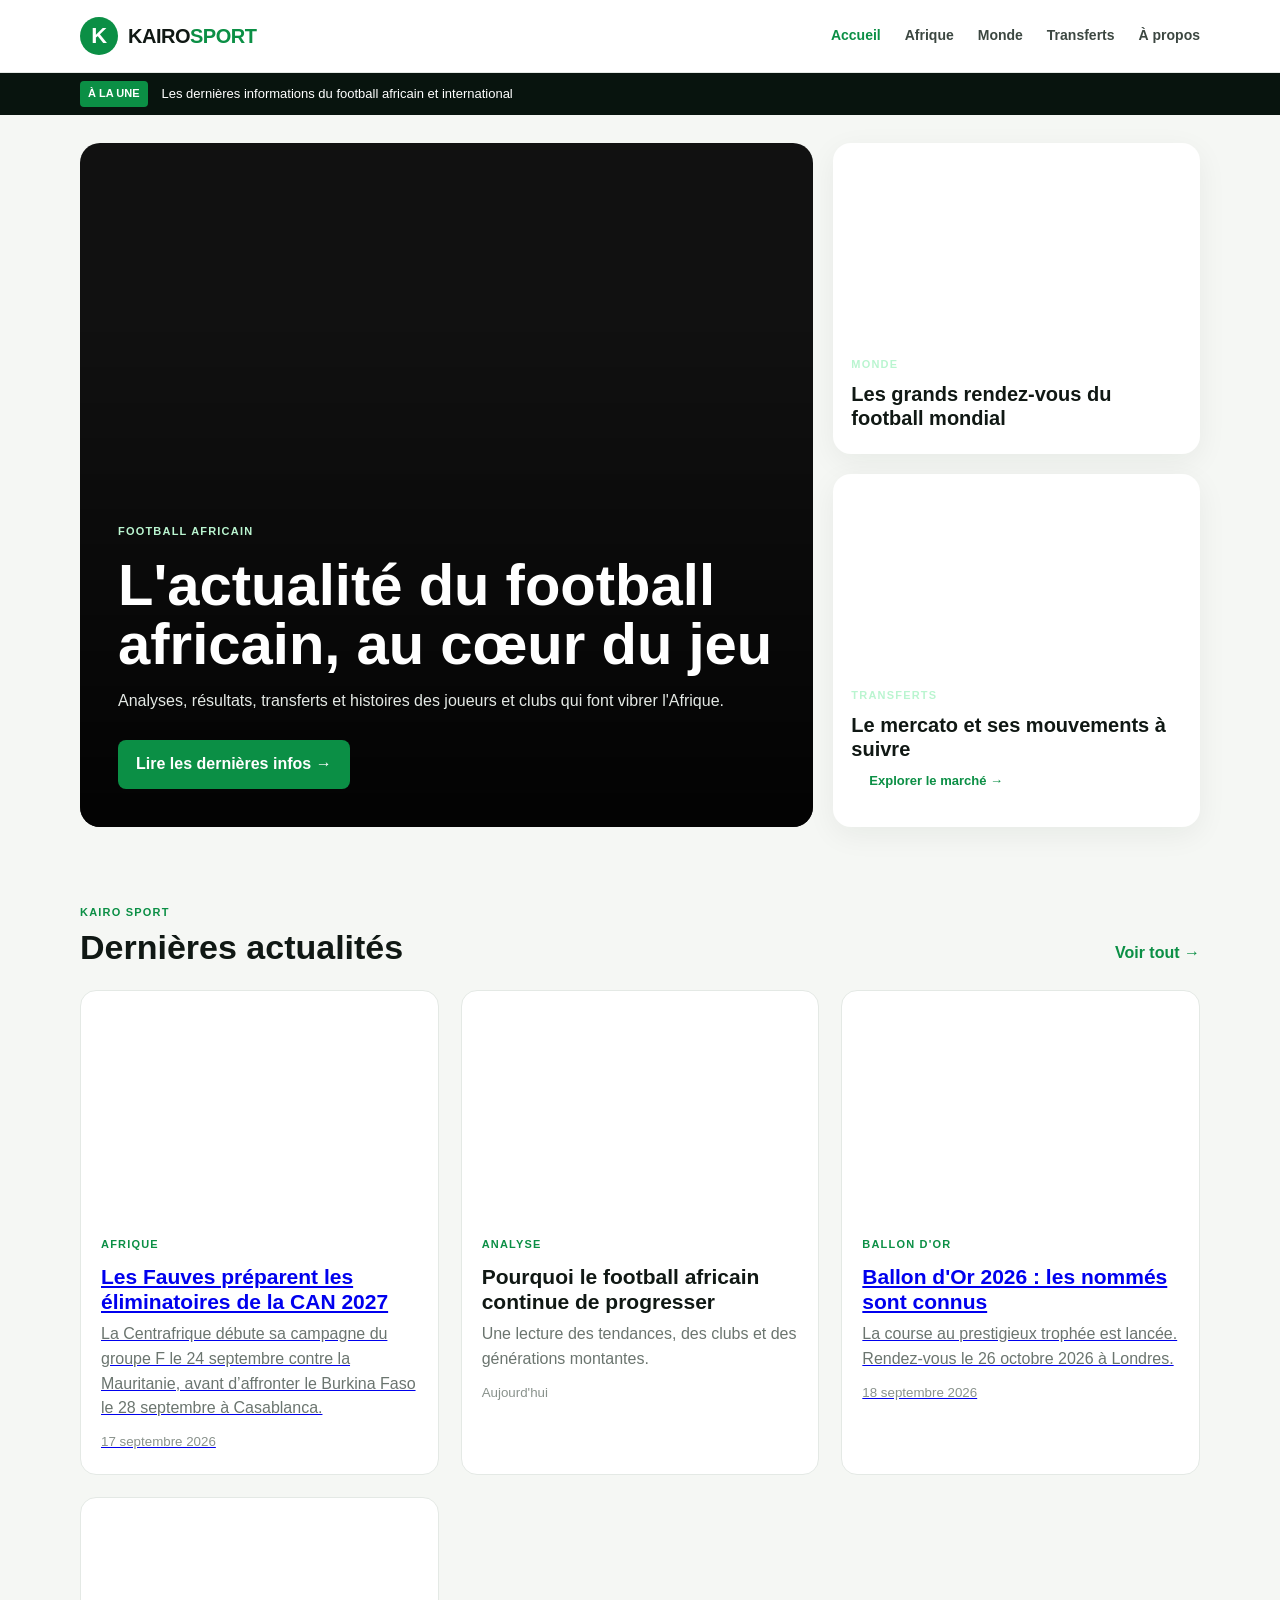
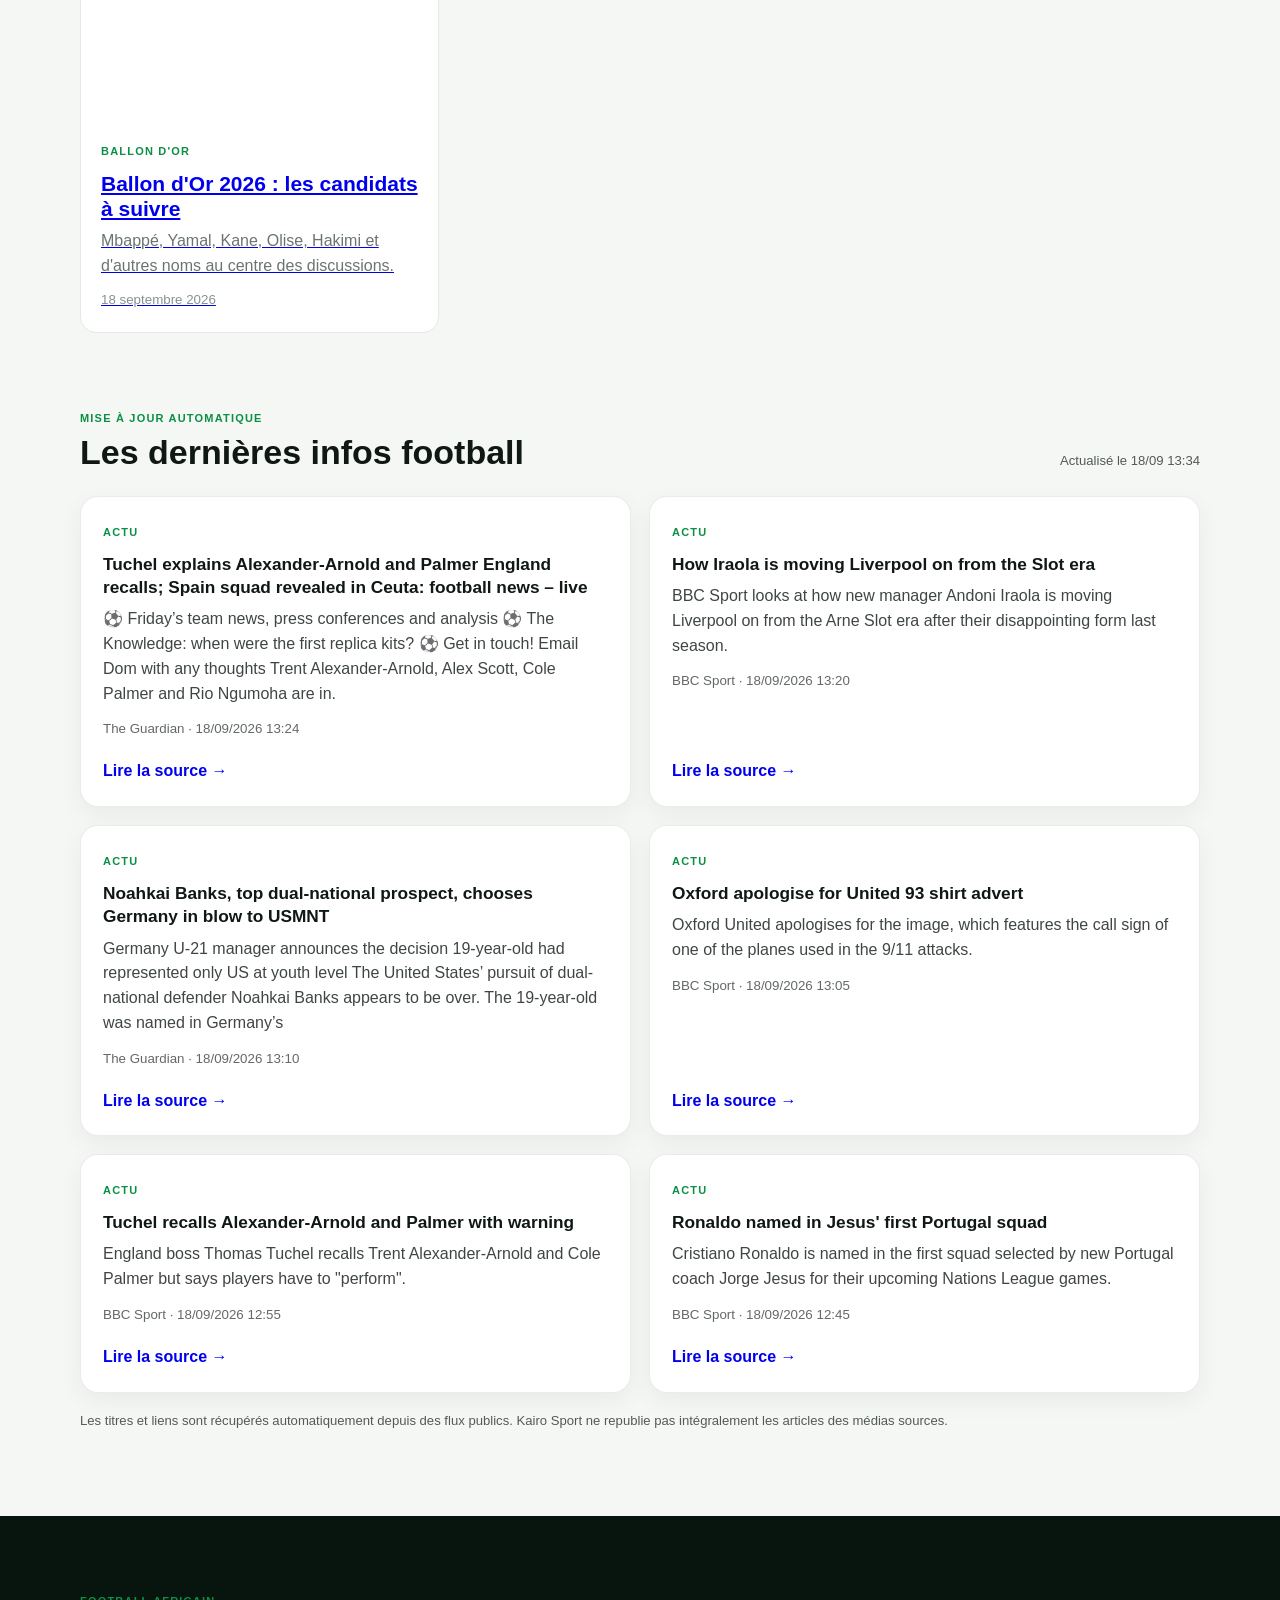
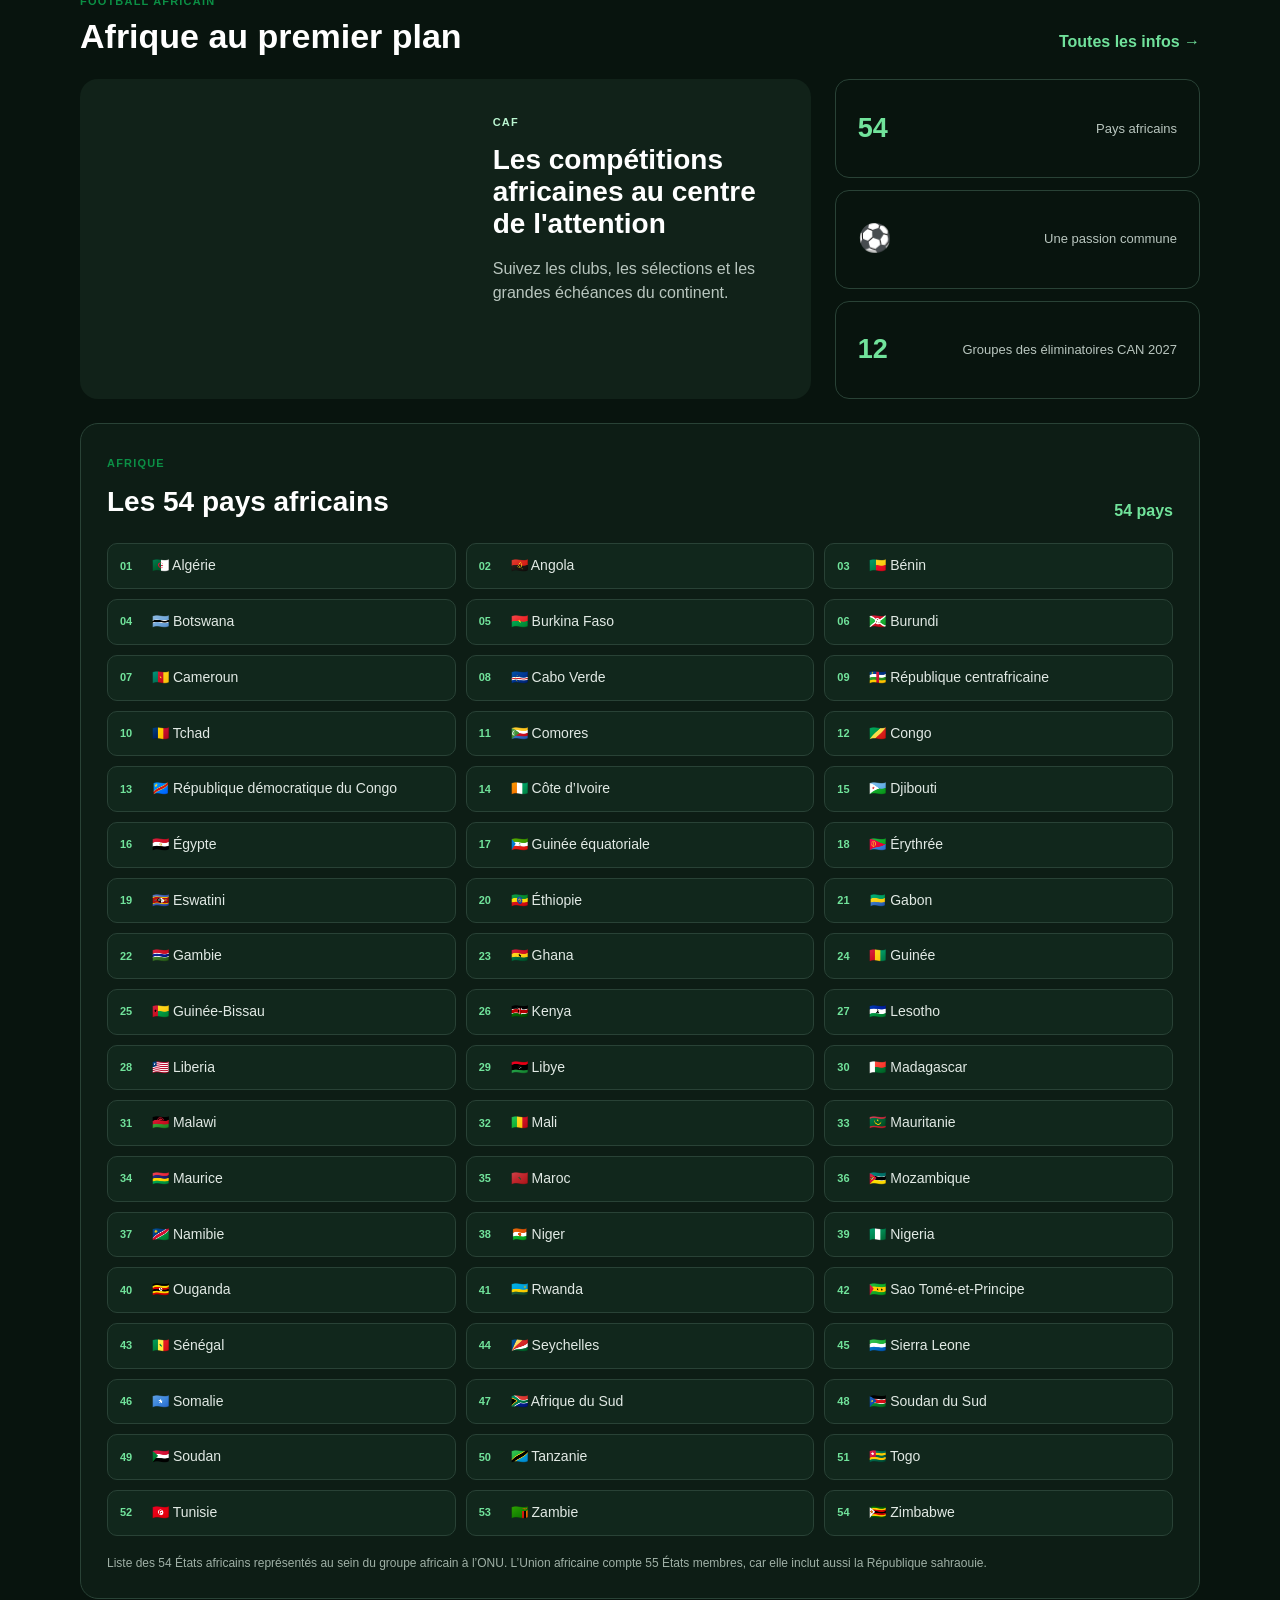
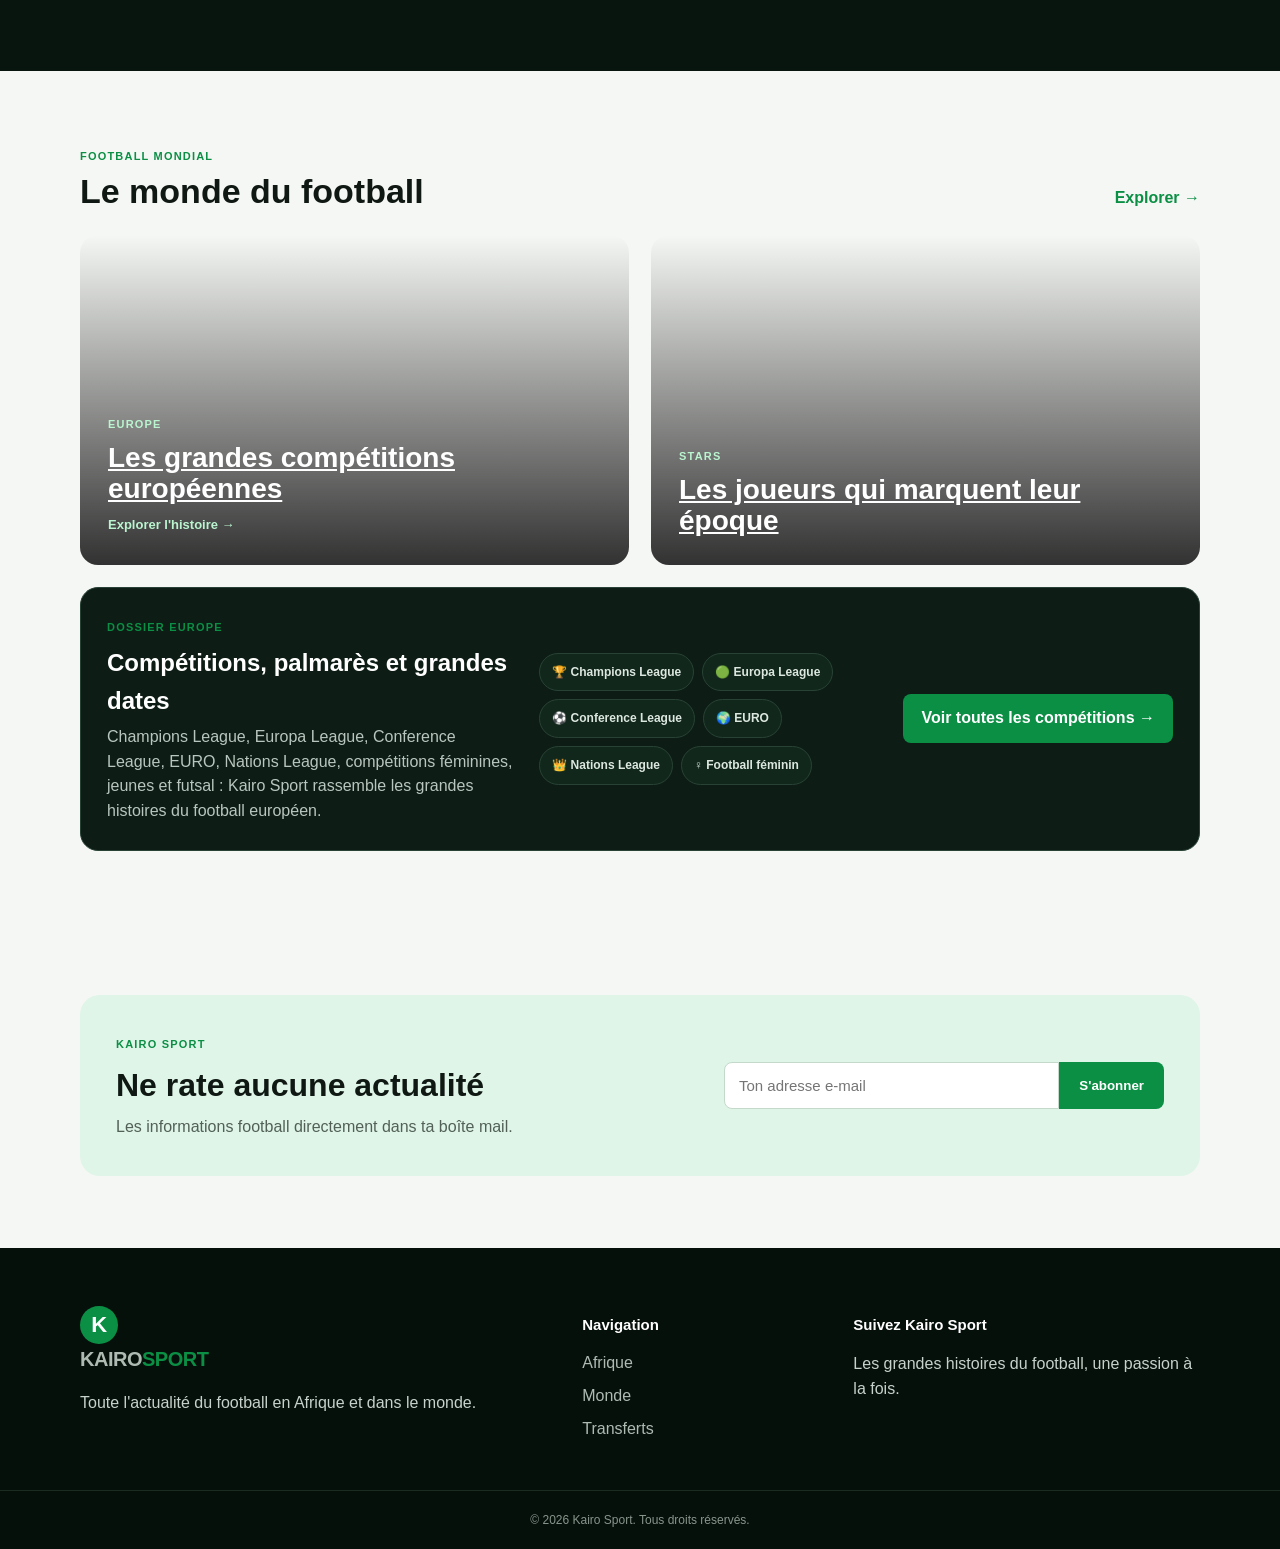
==== commit d4196fb4: "Improve homepage SEO metadata" ====
--- a/index.html
+++ b/index.html
@@ -3,7 +3,14 @@
 <head>
   <meta charset="UTF-8">
   <meta name="viewport" content="width=device-width, initial-scale=1.0">
-  <meta name="description" content="Kairo Sport — Toute l'actualité du football en Afrique et dans le monde.">
+  <meta name="description" content="Kairo Sport — Toute l'actualité du football en Afrique et dans le monde : résultats, analyses, transferts et grandes compétitions.">
+  <meta name="robots" content="index, follow, max-image-preview:large">
+  <link rel="canonical" href="https://kairomelchior-star.github.io/KAIRO-SPORT/">
+  <meta property="og:type" content="website">
+  <meta property="og:title" content="Kairo Sport | Football Afrique & Monde">
+  <meta property="og:description" content="Toute l'actualité du football en Afrique et dans le monde : résultats, analyses, transferts et grandes compétitions.">
+  <meta property="og:url" content="https://kairomelchior-star.github.io/KAIRO-SPORT/">
+  <meta property="og:site_name" content="Kairo Sport">
   <title>Kairo Sport | Football Afrique & Monde</title>
   <link rel="stylesheet" href="style.css">
 </head>
--- a/style.css
+++ b/style.css
@@ -81,3 +81,15 @@
 .career-step{background:#10271b;border:1px solid #31503e;border-radius:14px;padding:20px;color:#e2ebe5}
 .career-step b{display:block;color:#71e39b;font-size:12px;margin-bottom:10px}.career-step span{font-weight:800}
 @media(max-width:800px){.stats-board{grid-template-columns:repeat(2,1fr)}.career-board{grid-template-columns:repeat(2,1fr)}}
+
+.auto-news-section{padding-top:0}
+.auto-status{font-size:.82rem;opacity:.7}
+.auto-news-grid{display:grid;grid-template-columns:repeat(2,minmax(0,1fr));gap:18px}
+.auto-news-card{display:flex;flex-direction:column;justify-content:space-between;gap:18px;padding:22px;border:1px solid rgba(0,0,0,.08);border-radius:18px;background:#fff;box-shadow:0 8px 25px rgba(0,0,0,.05)}
+.auto-news-card h3{margin:9px 0 8px;font-size:1.08rem;line-height:1.35}
+.auto-news-card p{margin:0 0 10px;line-height:1.55;opacity:.8}
+.auto-news-card small{opacity:.65}
+.auto-news-card>a{font-weight:700;text-decoration:none}
+.auto-news-loading,.auto-news-note{opacity:.7}
+.auto-news-note{font-size:.82rem;margin-top:18px}
+@media(max-width:760px){.auto-news-grid{grid-template-columns:1fr}}
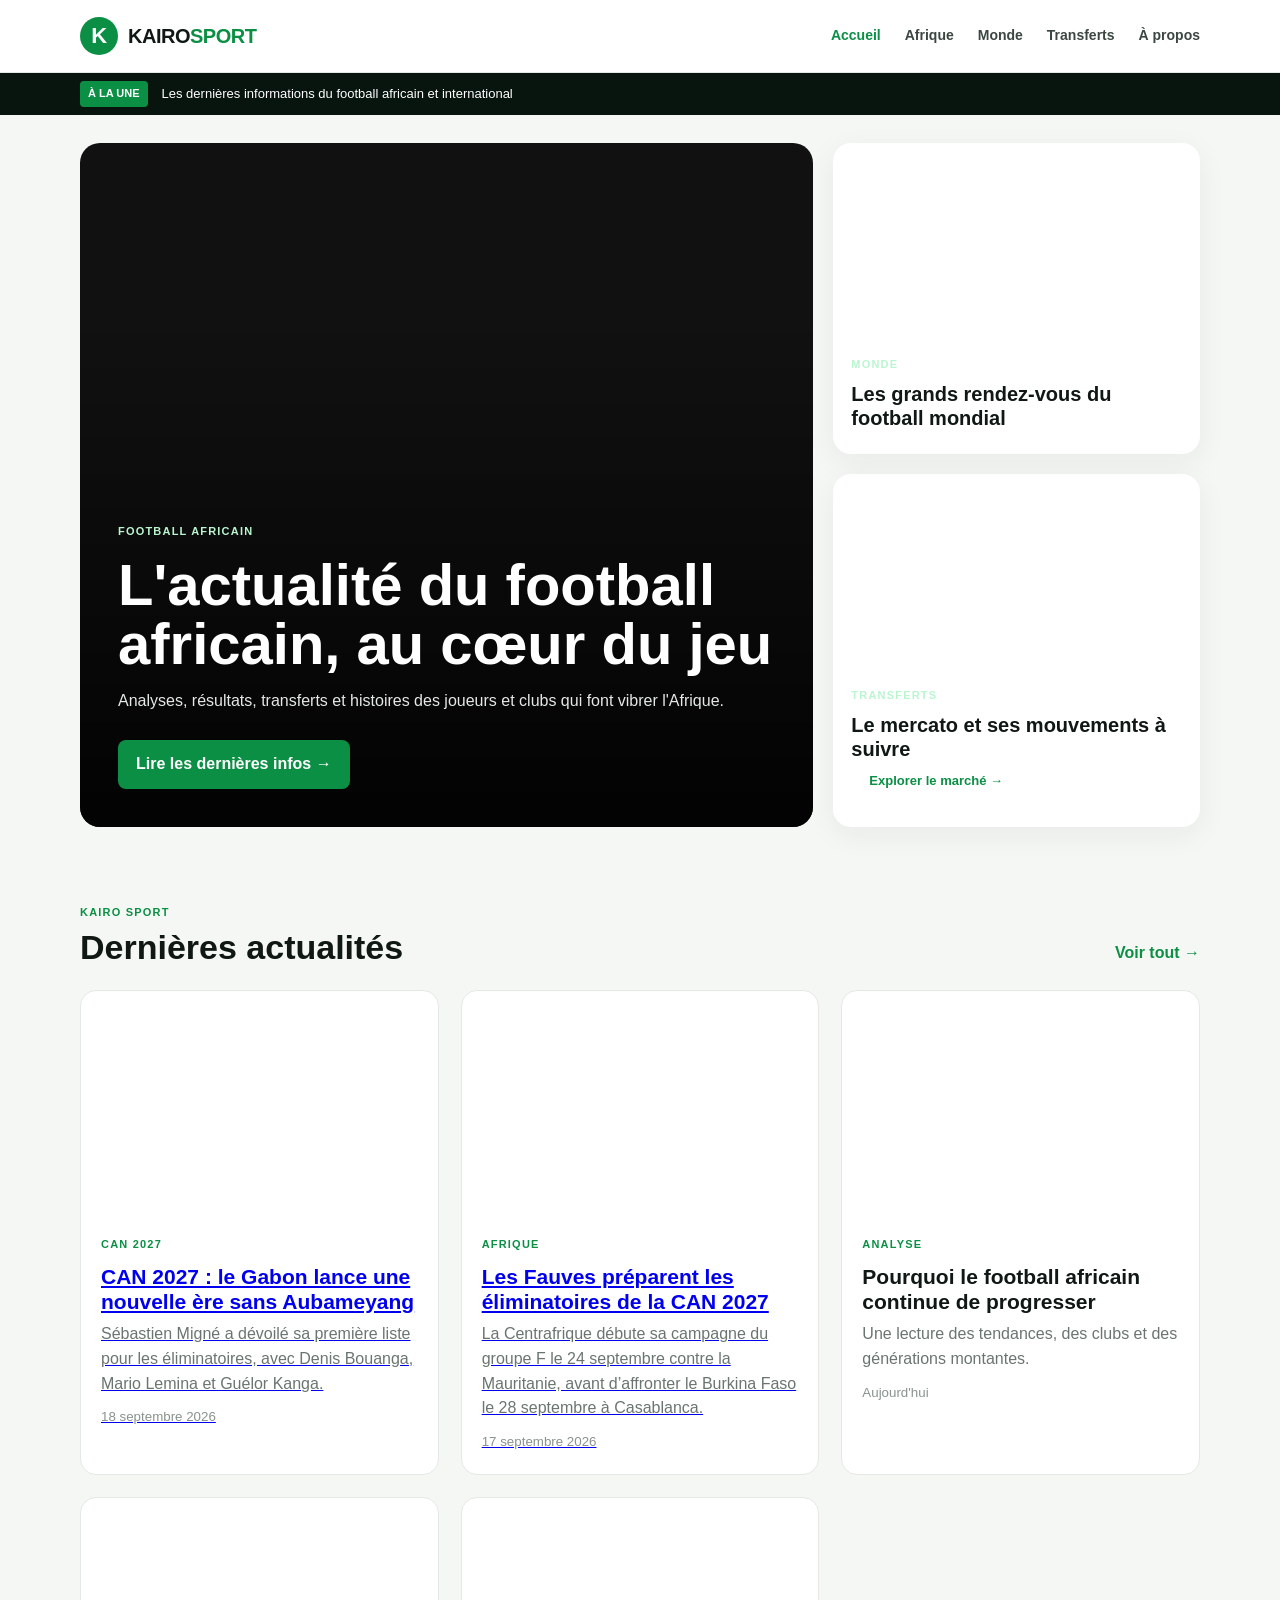
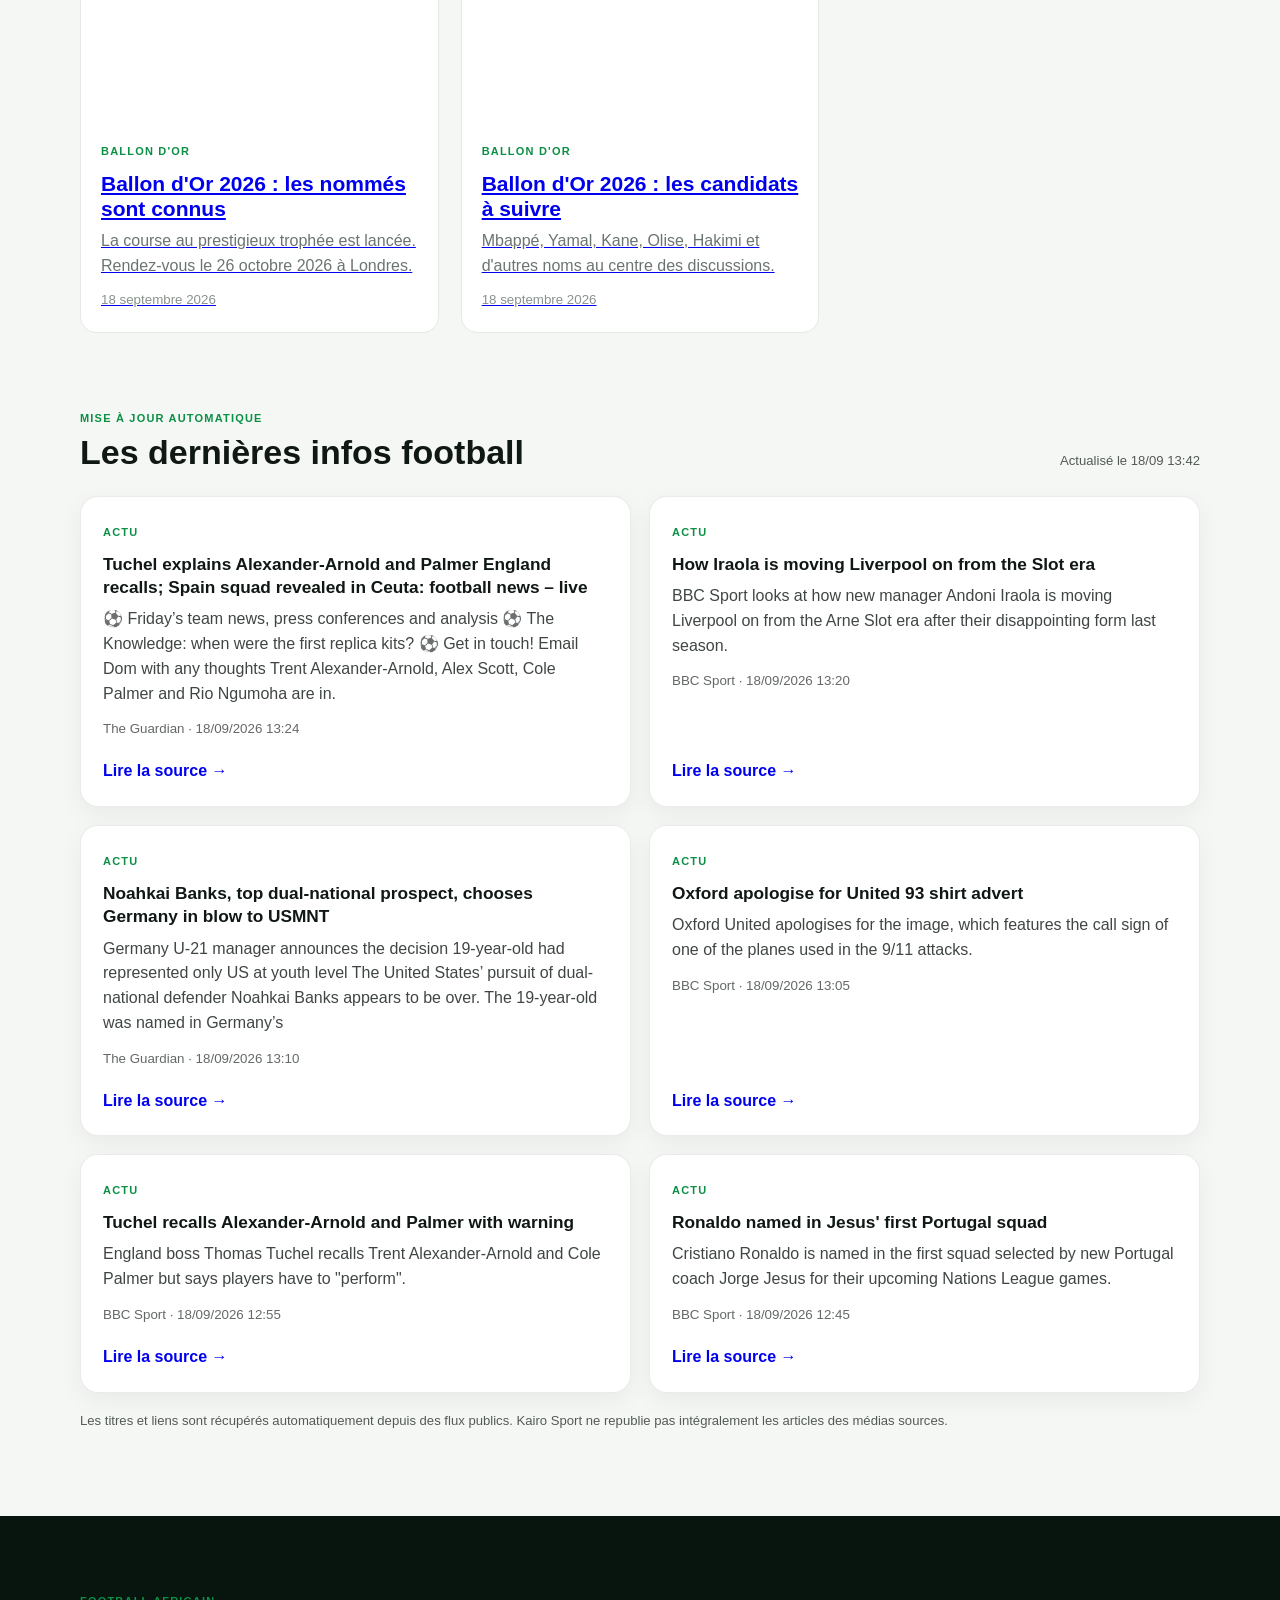
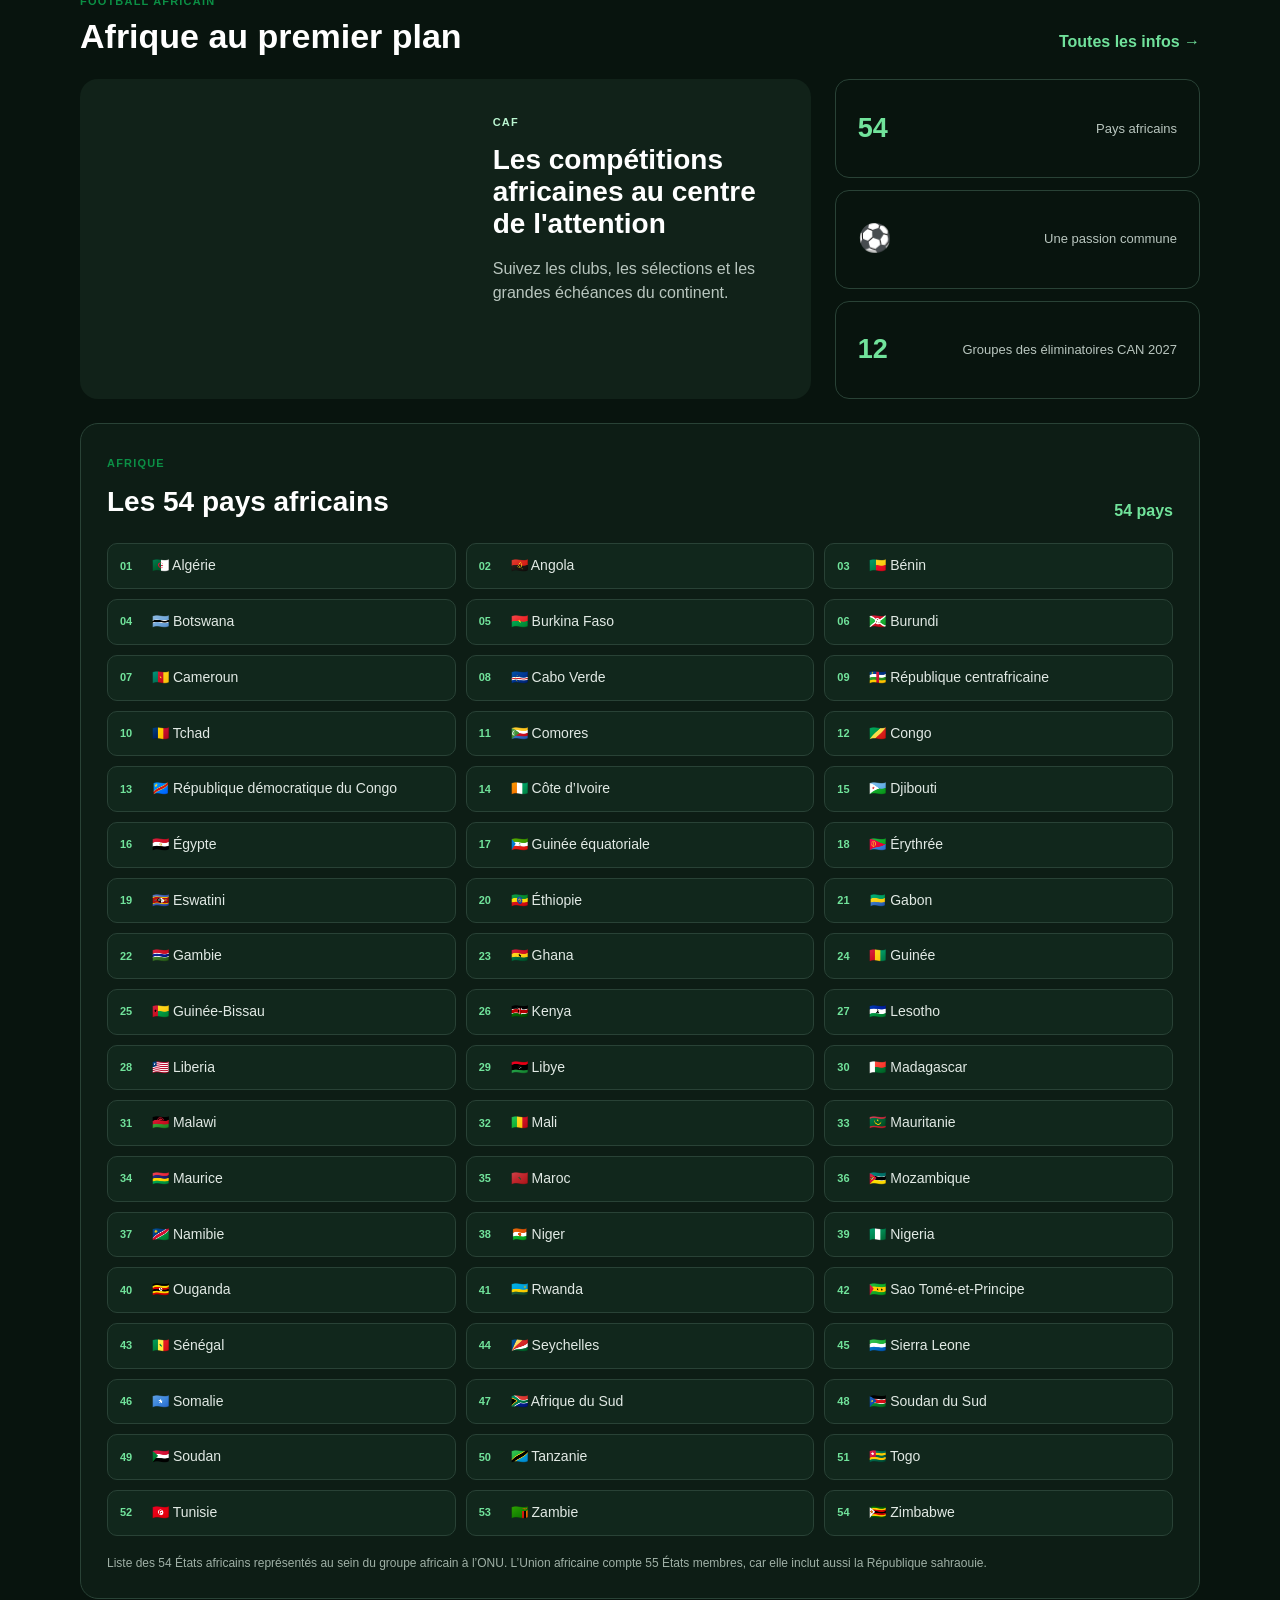
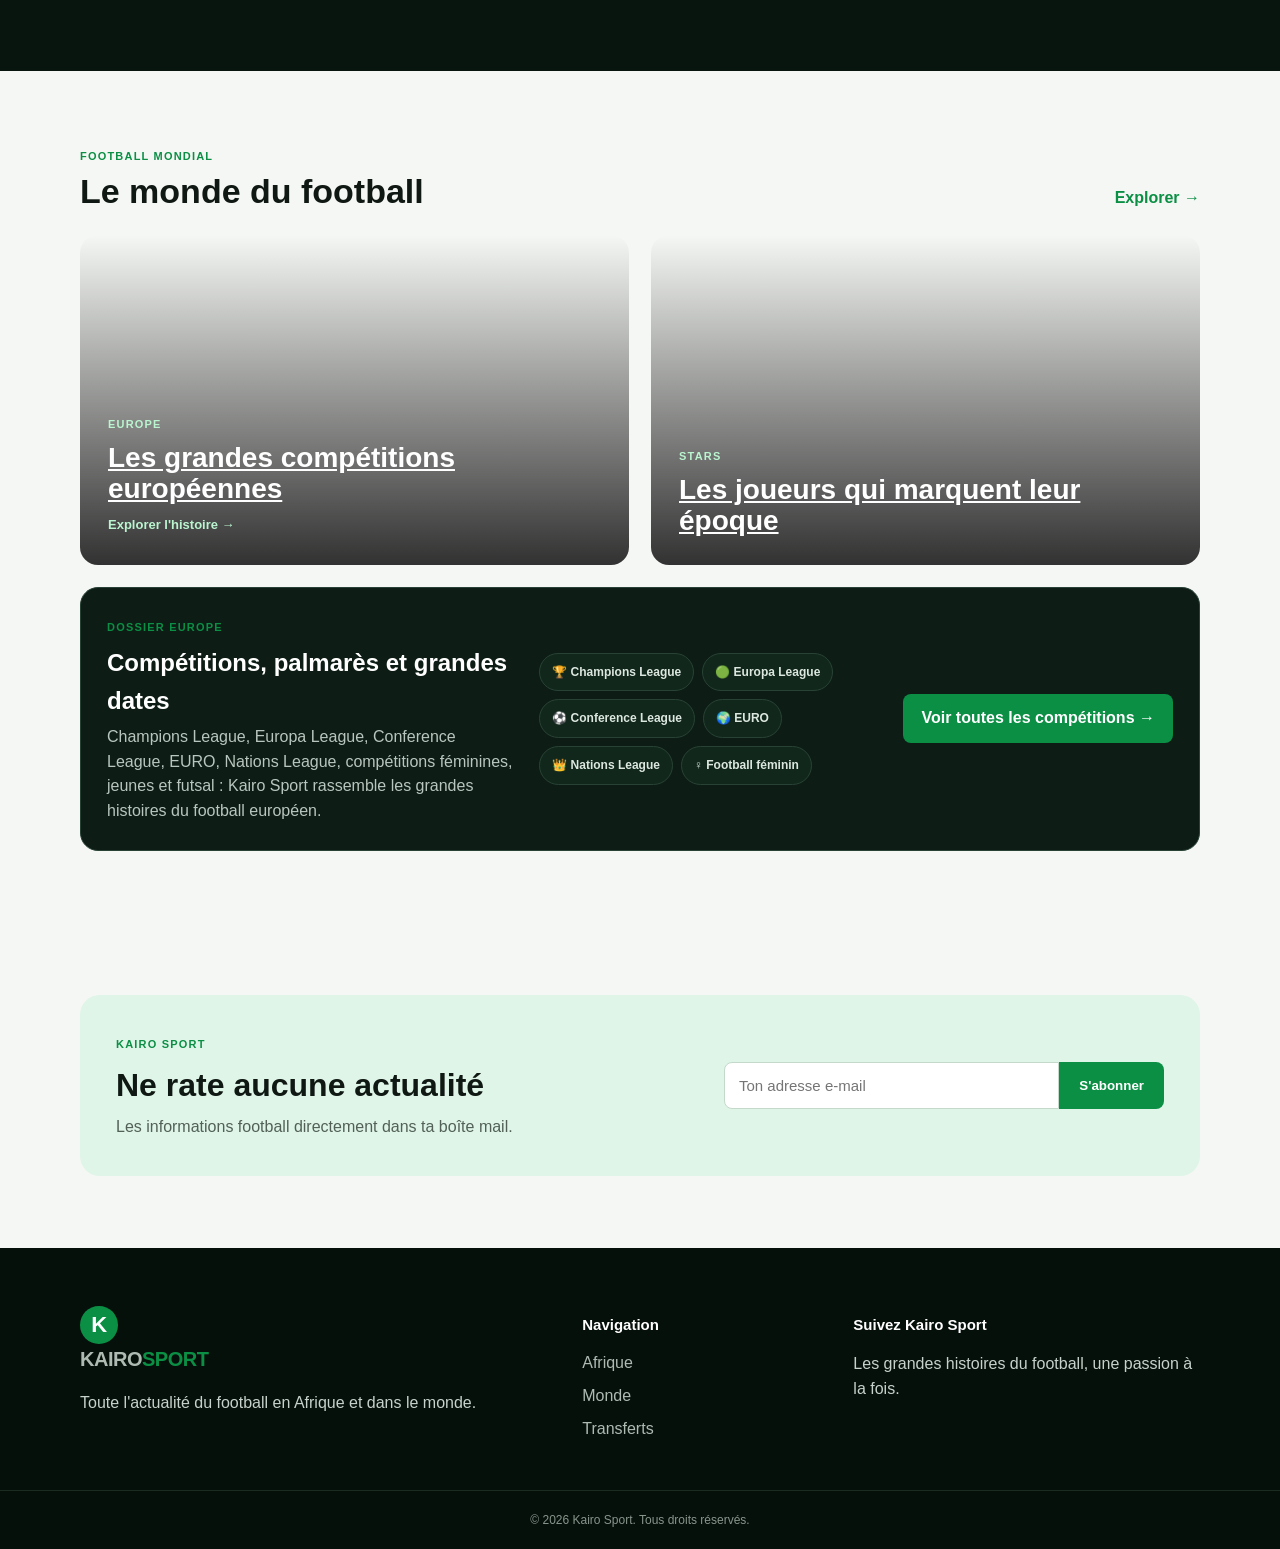
==== commit 25b24c4c: "Feature latest Gabon CAN 2027 article on homepage" ====
--- a/index.html
+++ b/index.html
@@ -68,6 +68,10 @@
         <a href="#articles">Voir tout →</a>
       </div>
       <div class="news-grid">
+        <article class="news-card"><a href="articles/gabon-can-2027-aubameyang.html">
+          <div class="news-image image-7"></div>
+          <div class="news-body"><span class="tag">CAN 2027</span><h3>CAN 2027 : le Gabon lance une nouvelle ère sans Aubameyang</h3><p>Sébastien Migné a dévoilé sa première liste pour les éliminatoires, avec Denis Bouanga, Mario Lemina et Guélor Kanga.</p><small>18 septembre 2026</small></div>
+        </a></article>
         <article class="news-card"><a href="articles/fauves-can-2027.html">
           <div class="news-image image-4"></div>
           <div class="news-body"><span class="tag">AFRIQUE</span><h3>Les Fauves préparent les éliminatoires de la CAN 2027</h3><p>La Centrafrique débute sa campagne du groupe F le 24 septembre contre la Mauritanie, avant d’affronter le Burkina Faso le 28 septembre à Casablanca.</p><small>17 septembre 2026</small></div>
